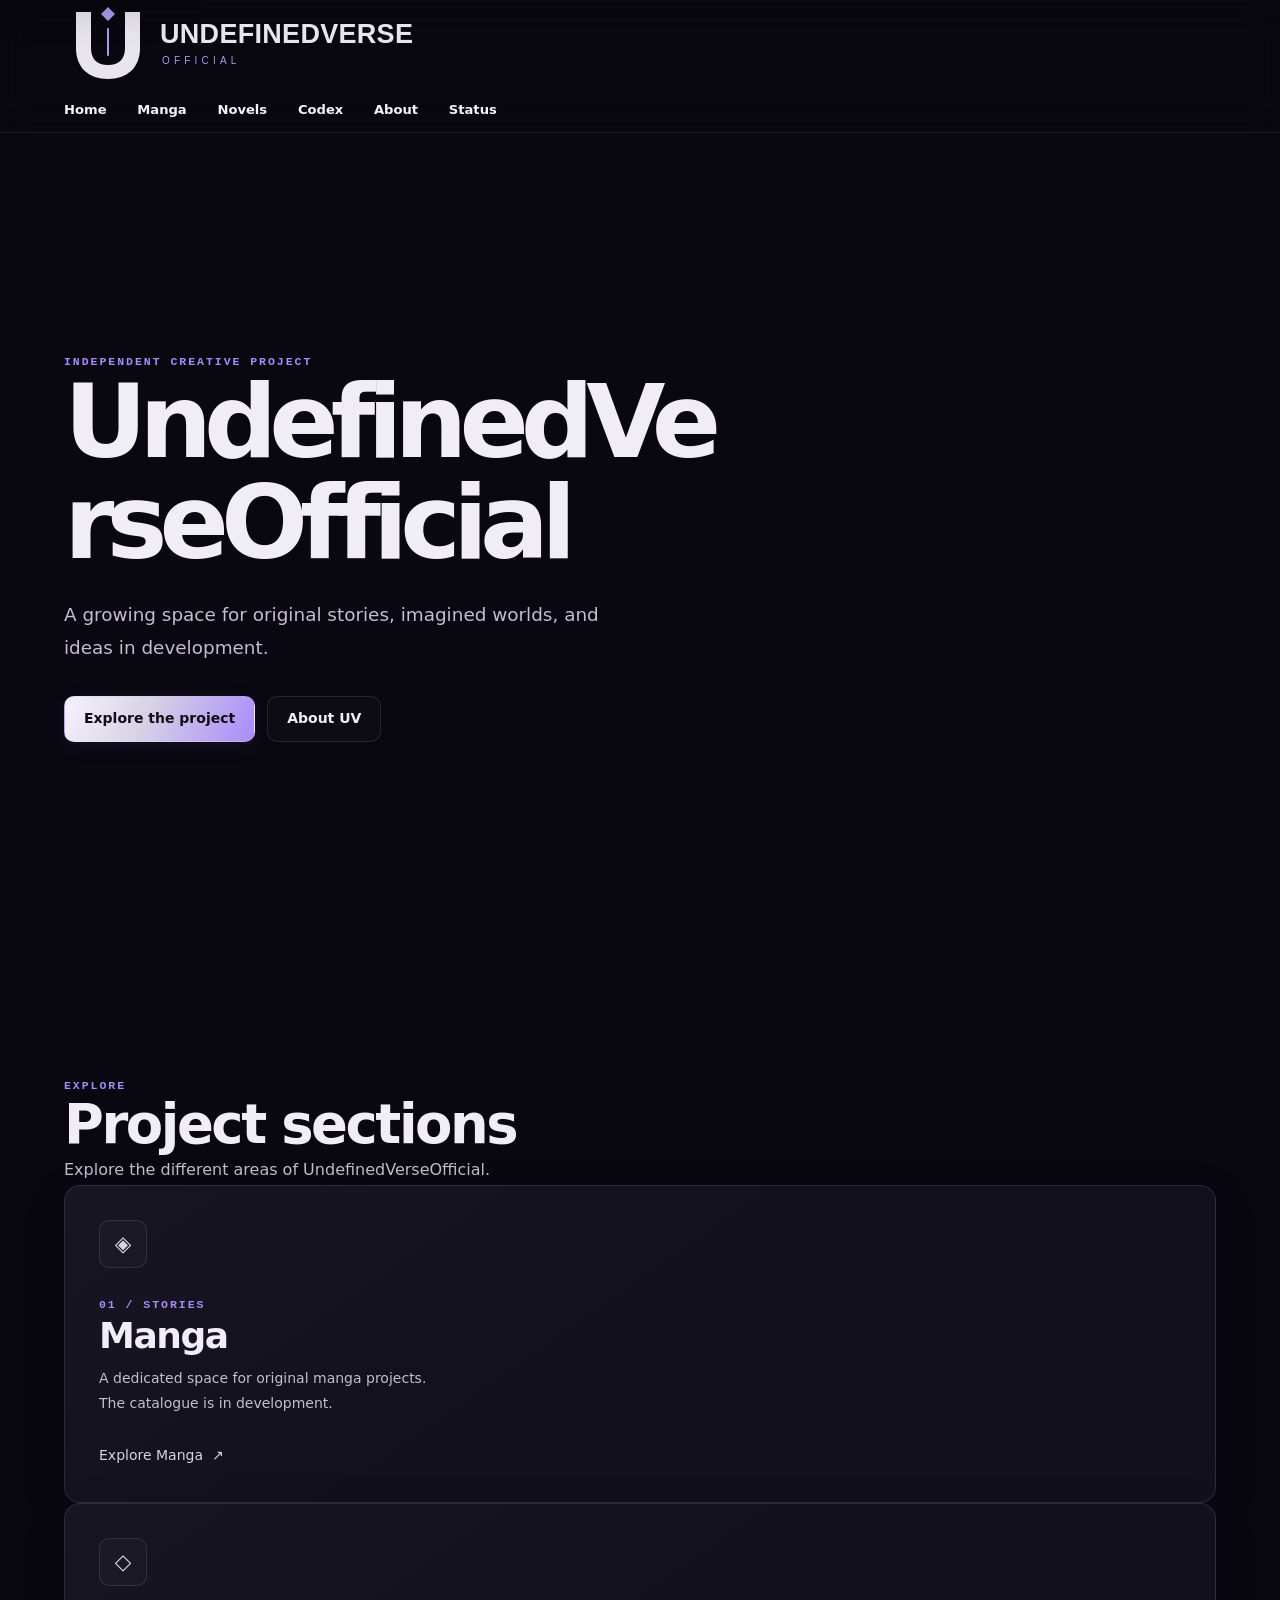
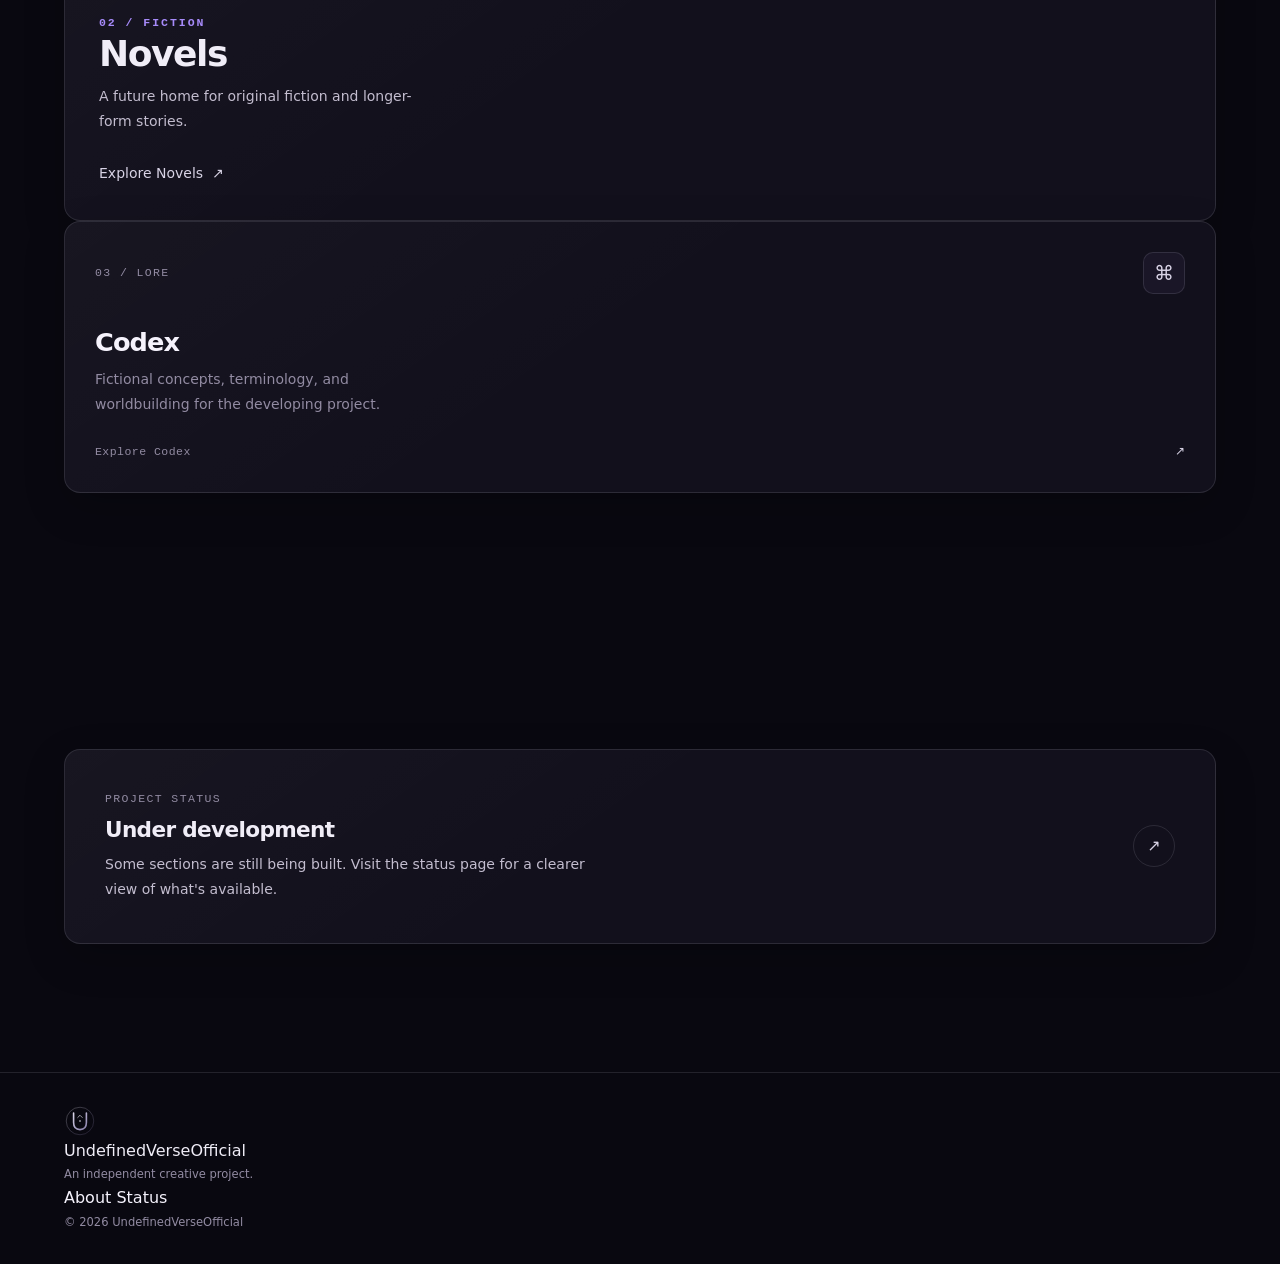
==== index.html @ 17771743 "Restore homepage category cards" ====
<!DOCTYPE html>
<html lang="en">
<head>
  <meta charset="UTF-8">
  <meta name="viewport" content="width=device-width, initial-scale=1">
  <meta name="theme-color" content="#08080b">
  <meta name="color-scheme" content="dark">

  <meta
    name="description"
    content="UndefinedVerseOfficial — an independent creative project for original stories, imagined worlds, manga, novels, and fictional lore."
  >

  <title>UndefinedVerseOfficial</title>

  <link rel="icon" href="assets/icons/favicon.svg" type="image/svg+xml">
  <link rel="manifest" href="manifest.webmanifest">

  <link rel="stylesheet" href="assets/css/tokens.css">
  <link rel="stylesheet" href="assets/css/reset.css">
  <link rel="stylesheet" href="assets/css/typography.css">
  <link rel="stylesheet" href="assets/css/layout.css">
  <link rel="stylesheet" href="assets/css/background.css">
  <link rel="stylesheet" href="assets/css/logo.css">
  <link rel="stylesheet" href="assets/css/navigation.css">
  <link rel="stylesheet" href="assets/css/cards.css">
  <link rel="stylesheet" href="assets/css/animations.css">
  <link rel="stylesheet" href="assets/css/responsive.css">
  <link rel="stylesheet" href="assets/css/accessibility.css">
</head>

<body>
  <a class="skip-link" href="#main-content">Skip to content</a>

  <div class="cosmos" aria-hidden="true"></div>

  <header class="site-header">
    <div class="site-header__inner">
      <a class="site-logo" href="index.html" aria-label="UndefinedVerseOfficial home">
        <img
          src="assets/icons/uv-logo.svg"
          alt="UndefinedVerseOfficial"
          width="420"
          height="88"
        >
      </a>

      <button
        class="nav-toggle"
        type="button"
        aria-expanded="false"
        aria-controls="primary-navigation"
        aria-label="Open navigation"
      >
        <svg
          class="icon"
          width="24"
          height="24"
          viewBox="0 0 24 24"
          fill="none"
          stroke="currentColor"
          stroke-width="1.7"
          stroke-linecap="round"
          aria-hidden="true"
        >
          <path d="M4 7H20M4 12H20M4 17H20"/>
        </svg>
      </button>

      <nav class="site-nav" id="primary-navigation" aria-label="Main navigation">
        <a href="index.html" aria-current="page">Home</a>
        <a href="pages/manga.html">Manga</a>
        <a href="pages/novels.html">Novels</a>
        <a href="pages/codex.html">Codex</a>
        <a href="pages/about.html">About</a>
        <a href="pages/status.html">Status</a>
      </nav>
    </div>
  </header>

  <main id="main-content">
    <section class="hero section" aria-labelledby="hero-title">
      <div class="hero__content">
        <p class="eyebrow">INDEPENDENT CREATIVE PROJECT</p>

        <h1 id="hero-title" class="hero__title">
          UndefinedVerseOfficial
        </h1>

        <p class="hero__description">
          A growing space for original stories, imagined worlds,
          and ideas in development.
        </p>

        <div class="hero__actions">
          <a class="button button--primary" href="#explore">
            Explore the project
          </a>
          <a class="button button--quiet" href="pages/about.html">
            About UV
          </a>
        </div>
      </div>
    </section>

    <section class="section" id="explore" aria-labelledby="explore-title">
      <div class="section__header">
        <p class="eyebrow">EXPLORE</p>
        <h2 id="explore-title">Project sections</h2>
        <p>Explore the different areas of UndefinedVerseOfficial.</p>
      </div>

      <div class="card-grid">
        <a
          class="category-card"
          href="pages/manga.html"
          data-work-title="manga"
          data-catalogue-status="in-development"
        >
          <div class="category-card__icon" aria-hidden="true">◈</div>
          <p class="eyebrow">01 / STORIES</p>
          <h3 class="category-card__title">Manga</h3>
          <p class="category-card__description">
            A dedicated space for original manga projects.
            The catalogue is in development.
          </p>
          <span class="category-card__action">
            Explore Manga <span class="category-card__arrow" aria-hidden="true">↗</span>
          </span>
        </a>

        <a
          class="category-card"
          href="pages/novels.html"
          data-work-title="novels"
          data-catalogue-status="in-development"
        >
          <div class="category-card__icon" aria-hidden="true">◇</div>
          <p class="eyebrow">02 / FICTION</p>
          <h3 class="category-card__title">Novels</h3>
          <p class="category-card__description">
            A future home for original fiction and longer-form stories.
          </p>
          <span class="category-card__action">
            Explore Novels <span class="category-card__arrow" aria-hidden="true">↗</span>
          </span>
        </a>

        <a
          class="dimension-card"
          href="pages/codex.html"
          data-work-title="codex"
          data-catalogue-status="in-development"
        >
          <span class="dimension-card__top">
            <span class="dimension-card__index">03 / LORE</span>
            <span class="dimension-card__symbol" aria-hidden="true">⌘</span>
          </span>
          <h3 class="dimension-card__title">Codex</h3>
          <p class="dimension-card__description">
            Fictional concepts, terminology, and worldbuilding
            for the developing project.
          </p>
          <span class="dimension-card__footer">
            <span>Explore Codex</span>
            <span class="dimension-card__arrow" aria-hidden="true">↗</span>
          </span>
        </a>
      </div>
    </section>

    <section class="section" aria-labelledby="status-title">
      <a class="codex-link" href="pages/status.html">
        <div class="codex-link__content">
          <span class="codex-link__label">PROJECT STATUS</span>
          <h2 class="codex-link__title" id="status-title">
            Under development
          </h2>
          <p class="codex-link__description">
            Some sections are still being built. Visit the status page
            for a clearer view of what's available.
          </p>
        </div>
        <span class="codex-link__arrow" aria-hidden="true">↗</span>
      </a>
    </section>
  </main>

  <footer class="site-footer">
    <div class="site-footer__inner">
      <a class="site-footer__brand" href="index.html">
        <img
          src="assets/icons/uv-mark.svg"
          alt=""
          width="32"
          height="32"
        >
        <span>UndefinedVerseOfficial</span>
      </a>

      <p>An independent creative project.</p>

      <nav aria-label="Footer navigation">
        <a href="pages/about.html">About</a>
        <a href="pages/status.html">Status</a>
      </nav>

      <p>© <span data-current-year>2026</span> UndefinedVerseOfficial</p>
    </div>
  </footer>

  <script type="module" src="assets/js/main.js"></script>
</body>
</html>
---- assets/css/tokens.css ----
/*
 * UNDEFINEDVERSEOFFICIAL
 * Design tokens — assets/css/tokens.css
 */

:root {
  color-scheme: dark;

  /* Core backgrounds */
  --color-background: #090810;
  --color-background-soft: #0d0b15;
  --color-surface: #12101c;
  --color-surface-raised: #191624;
  --color-surface-hover: #201b30;

  /* Typography */
  --color-text: #f0edf7;
  --color-text-secondary: #c3bdcf;
  --color-text-muted: #928ba2;
  --color-text-subtle: #716a81;

  /* Silver and restrained violet */
  --color-silver: #d8d3e5;
  --color-silver-bright: #f5f2fc;
  --color-purple: #a78bfa;
  --color-purple-soft: #8870d5;
  --color-purple-deep: #5c428e;

  /* Semantic colors */
  --color-border: rgba(216, 211, 229, 0.13);
  --color-border-strong: rgba(216, 211, 229, 0.25);
  --color-purple-border: rgba(167, 139, 250, 0.32);
  --color-focus: #c4b5fd;
  --color-status: #b9a4ff;

  /* Cosmic atmosphere */
  --glow-purple-soft: 0 0 32px rgba(139, 92, 246, 0.12);
  --glow-purple-medium: 0 0 52px rgba(139, 92, 246, 0.2);
  --glow-silver-soft: 0 0 26px rgba(216, 211, 229, 0.08);

  --gradient-background:
    radial-gradient(
      ellipse at 50% 0%,
      rgba(93, 61, 145, 0.12),
      transparent 55%
    ),
    var(--color-background);

  --gradient-accent:
    linear-gradient(
      115deg,
      var(--color-silver-bright) 0%,
      var(--color-silver) 42%,
      var(--color-purple) 100%
    );

  --gradient-border:
    linear-gradient(
      120deg,
      rgba(216, 211, 229, 0.32),
      rgba(167, 139, 250, 0.12),
      rgba(216, 211, 229, 0.04)
    );

  /* Typography */
  --font-body:
    Inter, ui-sans-serif, system-ui, -apple-system,
    BlinkMacSystemFont, "Segoe UI", sans-serif;

  --font-display:
    Inter, ui-sans-serif, system-ui, -apple-system,
    BlinkMacSystemFont, "Segoe UI", sans-serif;

  --font-mono:
    "SFMono-Regular", Consolas, "Liberation Mono", monospace;

  /* Fluid type scale */
  --text-xs: 0.72rem;
  --text-sm: 0.875rem;
  --text-base: 1rem;
  --text-lg: 1.125rem;
  --text-xl: 1.35rem;
  --text-2xl: clamp(1.6rem, 3vw, 2.25rem);
  --text-3xl: clamp(2.1rem, 4.5vw, 3.4rem);
  --text-hero: clamp(3rem, 8vw, 6.8rem);

  /* Spacing scale */
  --space-1: 0.25rem;
  --space-2: 0.5rem;
  --space-3: 0.75rem;
  --space-4: 1rem;
  --space-5: 1.25rem;
  --space-6: 1.5rem;
  --space-8: 2rem;
  --space-10: 2.5rem;
  --space-12: 3rem;
  --space-16: 4rem;
  --space-20: 5rem;
  --space-24: 6rem;
  --space-32: 8rem;

  /* Layout */
  --content-width: 1200px;
  --content-width-wide: 1440px;
  --page-gutter: clamp(1.2rem, 5vw, 4.5rem);
  --header-height: 84px;

  /* Corners */
  --radius-sm: 6px;
  --radius-md: 10px;
  --radius-lg: 16px;
  --radius-xl: 22px;
  --radius-pill: 999px;

  /* Borders and depth */
  --border-thin: 1px solid var(--color-border);
  --border-strong: 1px solid var(--color-border-strong);

  --shadow-card:
    0 14px 42px rgba(0, 0, 0, 0.2);

  --shadow-floating:
    0 20px 70px rgba(0, 0, 0, 0.32);

  /* Motion timing */
  --duration-fast: 160ms;
  --duration-normal: 260ms;
  --duration-slow: 600ms;
  --duration-reveal: 800ms;

  --ease-standard: cubic-bezier(0.2, 0.65, 0.3, 1);
  --ease-emphasized: cubic-bezier(0.16, 1, 0.3, 1);

  /* Layer order */
  --z-background: -1;
  --z-content: 1;
  --z-header: 20;
  --z-menu: 30;
  --z-modal: 50;
}

/* Keep anchor navigation clear of the fixed header. */
html {
  scroll-padding-top: calc(var(--header-height) + var(--space-6));
}

/* Respect operating-system accessibility preferences. */
@media (prefers-reduced-motion: reduce) {
  :root {
    --duration-fast: 0ms;
    --duration-normal: 0ms;
    --duration-slow: 0ms;
    --duration-reveal: 0ms;
  }
}
---- assets/css/typography.css ----
/*
 * UNDEFINEDVERSEOFFICIAL
 * Typography system — assets/css/typography.css
 */

body {
  font-family: var(--font-body);
  font-size: var(--text-base);
  font-weight: 400;
  line-height: 1.7;
  color: var(--color-text);
  -webkit-font-smoothing: antialiased;
  -moz-osx-font-smoothing: grayscale;
  font-optical-sizing: auto;
}

h1,
h2,
h3,
h4,
h5,
h6 {
  color: var(--color-text);
  font-family: var(--font-display);
  font-weight: 750;
  line-height: 1.12;
  letter-spacing: -0.045em;
}

h1 {
  font-size: var(--text-hero);
  letter-spacing: -0.075em;
}

h2 {
  font-size: var(--text-3xl);
}

h3 {
  font-size: var(--text-xl);
  letter-spacing: -0.035em;
}

p {
  color: var(--color-text-secondary);
  font-size: var(--text-base);
  line-height: 1.8;
  text-wrap: pretty;
}

strong,
b {
  color: var(--color-silver-bright);
  font-weight: 750;
}

small {
  font-size: var(--text-sm);
}

code,
pre,
kbd,
samp {
  font-family: var(--font-mono);
}

/* Main hero heading. */
.hero__title {
  max-width: 950px;
  font-size: var(--text-hero);
  font-weight: 800;
  line-height: 0.99;
  letter-spacing: -0.078em;
  text-wrap: balance;
}

.hero__title span,
.section-heading h2 span {
  color: transparent;
  background: var(--gradient-accent);
  background-clip: text;
  -webkit-background-clip: text;
}

/* Section headings. */
.section-heading h2 {
  max-width: 850px;
  margin-top: var(--space-3);
  font-size: var(--text-3xl);
  font-weight: 750;
  line-height: 1.08;
  letter-spacing: -0.06em;
}

.section-heading > p:last-child {
  max-width: 620px;
  margin-top: var(--space-4);
  color: var(--color-text-muted);
  font-size: var(--text-base);
}

/* Small editorial labels. */
.eyebrow {
  color: var(--color-purple);
  font-family: var(--font-mono);
  font-size: var(--text-xs);
  font-weight: 600;
  line-height: 1.6;
  letter-spacing: 0.17em;
  text-transform: uppercase;
}

/* Card titles and supporting copy. */
.dimension-card h3 {
  color: var(--color-silver-bright);
  font-size: clamp(1.3rem, 2vw, 1.65rem);
  font-weight: 700;
}

.dimension-card p,
.category-card__description {
  color: var(--color-text-muted);
  font-size: var(--text-sm);
  line-height: 1.8;
}

/* Category titles. */
.category-card__title {
  color: var(--color-silver-bright);
  font-size: clamp(1.6rem, 3vw, 2.2rem);
  font-weight: 750;
  line-height: 1.15;
  letter-spacing: -0.05em;
}

/* Technical metadata. */
.dimension-card__number,
.dimension-card__footer,
.category-card__index,
.codex-link__label,
.hero__index,
.site-footer__copyright {
  font-family: var(--font-mono);
  font-size: 0.68rem;
  font-weight: 500;
  line-height: 1.6;
  letter-spacing: 0.09em;
}

/* Project status heading. */
.development-notice h2 {
  max-width: 800px;
  margin-top: var(--space-6);
  font-size: clamp(2.25rem, 6vw, 4.5rem);
  font-weight: 800;
  line-height: 1.04;
  letter-spacing: -0.07em;
  text-wrap: balance;
}

.development-notice__content > p:not(.eyebrow) {
  max-width: 570px;
  margin-top: var(--space-5);
  color: var(--color-text-secondary);
}

/* Navigation and action labels. */
.site-nav a,
.button,
.category-card__action {
  font-size: var(--text-sm);
  font-weight: 600;
}

/* Footer typography. */
.site-footer p {
  color: var(--color-text-muted);
  font-size: var(--text-xs);
}

.footer-brand {
  font-size: var(--text-xs);
  font-weight: 750;
  letter-spacing: 0.15em;
}

/* Smaller screens. */
@media (max-width: 600px) {
  body {
    font-size: 0.95rem;
  }

  .hero__title {
    font-size: clamp(2.8rem, 13vw, 4.8rem);
  }

  .section-heading h2 {
    font-size: clamp(2rem, 9vw, 3rem);
  }

  .eyebrow {
    font-size: 0.66rem;
    letter-spacing: 0.13em;
  }
}

/* Avoid animated or transparent text effects if contrast is affected. */
@media (forced-colors: active) {
  .hero__title span,
  .section-heading h2 span {
    color: CanvasText;
    background: none;
  }
}
---- assets/css/layout.css ----
/*
 * UNDEFINEDVERSEOFFICIAL
 * Page layout — assets/css/layout.css
 */

/* Base page structure */
body {
  position: relative;
  isolation: isolate;
  overflow-x: clip;
  background: var(--color-background);
}

#main-content {
  position: relative;
  z-index: var(--z-content);
}

.section {
  position: relative;
  width: min(100%, var(--content-width-wide));
  margin-inline: auto;
  padding: clamp(5rem, 10vw, 9rem) var(--page-gutter);
  scroll-margin-top: calc(var(--header-height) + 1rem);
}

.section-heading {
  max-width: 780px;
  margin-bottom: clamp(2rem, 5vw, 4rem);
}

/* Accessibility link */
.skip-link {
  position: fixed;
  z-index: 100;
  top: 12px;
  left: 12px;
  padding: 12px 16px;
  transform: translateY(-160%);
  border: var(--border-strong);
  border-radius: var(--radius-md);
  background: var(--color-surface);
  color: var(--color-text);
}

.skip-link:focus {
  transform: translateY(0);
}

/* Hero section */
.hero {
  display: grid;
  grid-template-columns: minmax(0, 1.2fr) minmax(220px, 0.8fr);
  align-items: center;
  min-height: min(820px, calc(100svh - var(--header-height)));
  padding-top: clamp(5rem, 9vw, 8rem);
  padding-bottom: clamp(4rem, 8vw, 7rem);
}

.hero__content {
  position: relative;
  z-index: 2;
  max-width: 760px;
}

.hero__description {
  max-width: 540px;
  margin-top: var(--space-6);
  color: var(--color-text-secondary);
  font-size: clamp(1rem, 1.6vw, 1.15rem);
}

.hero__actions {
  display: flex;
  flex-wrap: wrap;
  align-items: center;
  gap: var(--space-3);
  margin-top: var(--space-8);
}

.hero__index {
  position: absolute;
  right: var(--page-gutter);
  bottom: 2rem;
  left: var(--page-gutter);
  display: flex;
  justify-content: space-between;
  gap: var(--space-4);
  color: var(--color-text-subtle);
}

/* Abstract hero illustration */
.hero__visual {
  position: relative;
  display: grid;
  place-items: center;
  width: min(100%, 440px);
  aspect-ratio: 1;
  justify-self: end;
  isolation: isolate;
}

.hero__visual::before {
  position: absolute;
  inset: 12%;
  z-index: -1;
  border-radius: 50%;
  background: radial-gradient(
    circle,
    rgba(113, 75, 171, 0.16),
    rgba(113, 75, 171, 0.04) 45%,
    transparent 72%
  );
  content: "";
}

.hero__orbit {
  position: absolute;
  border: 1px solid rgba(216, 211, 229, 0.18);
  border-radius: 50%;
}

.hero__orbit--outer {
  inset: 8%;
  transform: rotate(-24deg) scaleY(0.68);
}

.hero__orbit--inner {
  inset: 21%;
  transform: rotate(42deg) scaleY(0.76);
  border-color: rgba(167, 139, 250, 0.34);
}

.hero__core {
  width: 23%;
  aspect-ratio: 1;
  border: 1px solid rgba(216, 211, 229, 0.5);
  border-radius: 50%;
  background: radial-gradient(
    circle at 35% 30%,
    rgba(245, 242, 252, 0.8),
    rgba(167, 139, 250, 0.25) 28%,
    rgba(9, 8, 16, 0.7) 72%
  );
  box-shadow: var(--glow-purple-medium);
}

.hero__spark {
  position: absolute;
  width: 5px;
  aspect-ratio: 1;
  border-radius: 50%;
  background: var(--color-silver-bright);
  box-shadow: 0 0 14px rgba(216, 211, 229, 0.7);
}

.hero__spark--one {
  top: 22%;
  left: 25%;
}

.hero__spark--two {
  right: 15%;
  bottom: 31%;
  width: 4px;
}

.hero__spark--three {
  right: 31%;
  top: 12%;
  width: 3px;
}

/* Concept and category grids */
.dimension-grid,
.category-grid {
  display: grid;
  grid-template-columns: repeat(3, minmax(0, 1fr));
  gap: clamp(1rem, 2vw, 1.5rem);
}

.category-grid {
  grid-template-columns: repeat(2, minmax(0, 1fr));
}

/* Codex section */
.codex-link {
  display: flex;
  align-items: center;
  justify-content: space-between;
  gap: var(--space-6);
  padding: clamp(1.5rem, 4vw, 2.5rem);
}

/* Construction notice */
.development-notice {
  display: grid;
  grid-template-columns: minmax(0, 1fr);
  align-items: center;
  min-height: 540px;
  overflow: hidden;
  border-top: 1px solid var(--color-border);
  border-bottom: 1px solid var(--color-border);
}

.development-notice__content {
  position: relative;
  z-index: 2;
  max-width: 800px;
}

.development-notice__decoration {
  position: absolute;
  right: -0.04em;
  bottom: -0.3em;
  z-index: 0;
  color: rgba(216, 211, 229, 0.025);
  font-size: clamp(12rem, 32vw, 30rem);
  font-weight: 850;
  line-height: 1;
  letter-spacing: -0.12em;
  pointer-events: none;
}

/* Footer */
.site-footer {
  position: relative;
  z-index: var(--z-content);
  display: flex;
  flex-wrap: wrap;
  align-items: center;
  justify-content: space-between;
  gap: var(--space-5);
  width: min(100%, var(--content-width-wide));
  margin-inline: auto;
  padding: var(--space-8) var(--page-gutter);
  border-top: 1px solid var(--color-border);
}

/* Responsive layouts */
@media (max-width: 900px) {
  .hero {
    grid-template-columns: minmax(0, 1fr) minmax(180px, 0.65fr);
  }

  .dimension-grid {
    grid-template-columns: repeat(2, minmax(0, 1fr));
  }

  .dimension-card:last-child {
    grid-column: 1 / -1;
  }
}

@media (max-width: 680px) {
  :root {
    --header-height: 72px;
    --page-gutter: 1.25rem;
  }

  .section {
    padding-top: 5rem;
    padding-bottom: 5rem;
  }

  .hero {
    grid-template-columns: minmax(0, 1fr);
    min-height: auto;
    padding-top: 5.5rem;
    padding-bottom: 6rem;
  }

  .hero__visual {
    width: min(78%, 340px);
    margin: 1.5rem auto 0;
    justify-self: center;
  }

  .hero__index {
    bottom: 1.5rem;
    font-size: 0.58rem;
  }

  .dimension-grid,
  .category-grid {
    grid-template-columns: minmax(0, 1fr);
  }

  .dimension-card:last-child {
    grid-column: auto;
  }

  .development-notice {
    min-height: 460px;
  }

  .site-footer {
    align-items: flex-start;
    flex-direction: column;
  }
}

@media (max-width: 380px) {
  .hero__actions {
    align-items: stretch;
    flex-direction: column;
  }
}
---- assets/css/background.css ----
/*
 * UNDEFINEDVERSEOFFICIAL
 * Cosmic background — assets/css/background.css
 */

.cosmos {
  position: fixed;
  inset: 0;
  z-index: var(--z-background);
  overflow: hidden;
  isolation: isolate;
  pointer-events: none;
  background: var(--color-background);
}

/* Deep-space foundation */
.cosmos__base {
  position: absolute;
  inset: 0;
  background:
    radial-gradient(
      ellipse at 50% 18%,
      rgba(72, 48, 112, 0.15),
      transparent 50%
    ),
    radial-gradient(
      ellipse at 85% 65%,
      rgba(54, 39, 88, 0.11),
      transparent 42%
    ),
    radial-gradient(
      ellipse at 10% 82%,
      rgba(50, 40, 82, 0.09),
      transparent 40%
    ),
    #090810;
}

/* Diffuse nebula lighting */
.cosmos__nebula {
  position: absolute;
  inset: -25%;
  opacity: 0.7;
  background:
    radial-gradient(
      ellipse at 25% 32%,
      rgba(106, 70, 155, 0.13),
      transparent 25%
    ),
    radial-gradient(
      ellipse at 72% 42%,
      rgba(79, 61, 135, 0.12),
      transparent 28%
    ),
    radial-gradient(
      ellipse at 55% 78%,
      rgba(109, 73, 150, 0.09),
      transparent 24%
    );
  filter: blur(36px);
  transform: translate3d(0, 0, 0);
  animation: nebula-drift 38s ease-in-out infinite alternate;
}

/* Repeating star fields */
.cosmos__stars {
  position: absolute;
  inset: 0;
  background-repeat: repeat;
  will-change: background-position;
}

.cosmos__stars--far {
  opacity: 0.43;
  background-image:
    radial-gradient(1px 1px at 17px 31px, #e9e2ff 98%, transparent),
    radial-gradient(1px 1px at 93px 77px, #bcb0e9 98%, transparent),
    radial-gradient(1px 1px at 156px 19px, #ffffff 98%, transparent),
    radial-gradient(1px 1px at 214px 112px, #c8c0dc 98%, transparent),
    radial-gradient(1px 1px at 264px 54px, #d9d0ff 98%, transparent),
    radial-gradient(1px 1px at 328px 139px, #ffffff 98%, transparent);
  background-size: 360px 180px;
  animation: stars-drift-far 120s linear infinite;
}

.cosmos__stars--near {
  opacity: 0.3;
  background-image:
    radial-gradient(1.5px 1.5px at 42px 65px, #ffffff 98%, transparent),
    radial-gradient(1px 1px at 136px 24px, #cbbcff 98%, transparent),
    radial-gradient(1.5px 1.5px at 228px 98px, #f0eaff 98%, transparent),
    radial-gradient(1px 1px at 302px 42px, #b4a4e9 98%, transparent);
  background-size: 390px 160px;
  animation: stars-drift-near 85s linear infinite;
}

/* Optional animated star canvas, controlled by JavaScript */
.cosmos__canvas {
  position: absolute;
  inset: 0;
  display: block;
  width: 100%;
  height: 100%;
  opacity: 0.7;
}

/* Fine film grain adds depth without bright noise */
.cosmos__grain {
  position: absolute;
  inset: 0;
  opacity: 0.035;
  background-image: url("data:image/svg+xml,%3Csvg viewBox='0 0 180 180' xmlns='http://www.w3.org/2000/svg'%3E%3Cfilter id='n'%3E%3CfeTurbulence type='fractalNoise' baseFrequency='.92' numOctaves='3' stitchTiles='stitch'/%3E%3C/filter%3E%3Crect width='100%25' height='100%25' filter='url(%23n)' opacity='.7'/%3E%3C/svg%3E");
  background-size: 180px 180px;
}

/* Darken the edges for contrast */
.cosmos__vignette {
  position: absolute;
  inset: 0;
  background: radial-gradient(
    ellipse at center,
    transparent 35%,
    rgba(5, 4, 10, 0.32) 100%
  );
}

/* Slow atmospheric movement */
@keyframes nebula-drift {
  0% {
    transform: translate3d(-1%, -1%, 0) scale(1);
  }

  50% {
    transform: translate3d(1%, 0.5%, 0) scale(1.035);
  }

  100% {
    transform: translate3d(0.5%, 1%, 0) scale(1.015);
  }
}

@keyframes stars-drift-far {
  from {
    background-position: 0 0;
  }

  to {
    background-position: -360px 180px;
  }
}

@keyframes stars-drift-near {
  from {
    background-position: 0 0;
  }

  to {
    background-position: 390px -160px;
  }
}

/* Reduce visual movement when requested by the user */
@media (prefers-reduced-motion: reduce) {
  .cosmos__nebula,
  .cosmos__stars--far,
  .cosmos__stars--near {
    animation: none !important;
  }

  .cosmos__canvas {
    display: none;
  }
}

/* Save resources on smaller devices */
@media (max-width: 600px) {
  .cosmos__nebula {
    filter: blur(24px);
  }

  .cosmos__grain {
    opacity: 0.025;
  }

  .cosmos__canvas {
    opacity: 0.45;
  }
}
---- assets/css/logo.css ----
/*
 * UNDEFINEDVERSEOFFICIAL
 * Brand and logo styling — assets/css/logo.css
 */

.brand {
  display: inline-flex;
  align-items: center;
  gap: 0.8rem;
  min-width: 0;
  color: var(--color-silver-bright);
  text-decoration: none;
  flex-shrink: 0;
  transition: opacity var(--duration-fast) var(--ease-standard);
}

.brand:hover {
  opacity: 0.88;
}

.brand:focus-visible {
  border-radius: var(--radius-sm);
  outline: 2px solid var(--color-focus);
  outline-offset: 6px;
}

.brand__mark {
  display: block;
  width: 42px;
  height: 42px;
  flex-shrink: 0;
  overflow: visible;
  color: var(--color-silver);
  filter: drop-shadow(0 0 10px rgba(167, 139, 250, 0.12));
  transition:
    color var(--duration-normal) var(--ease-standard),
    filter var(--duration-normal) var(--ease-standard),
    transform var(--duration-normal) var(--ease-emphasized);
}

.brand:hover .brand__mark {
  color: var(--color-purple);
  filter: drop-shadow(0 0 13px rgba(167, 139, 250, 0.28));
  transform: rotate(-3deg);
}

.brand__text {
  display: flex;
  flex-direction: column;
  justify-content: center;
  gap: 0.3rem;
  min-width: 0;
}

.brand__name {
  display: block;
  color: var(--color-silver-bright);
  font-size: 0.78rem;
  font-weight: 800;
  line-height: 1.15;
  letter-spacing: 0.14em;
  white-space: nowrap;
}

.brand__sub {
  display: block;
  color: var(--color-text-muted);
  font-family: var(--font-mono);
  font-size: 0.57rem;
  font-weight: 500;
  line-height: 1.3;
  letter-spacing: 0.16em;
}

/* Footer wordmark */
.footer-brand {
  display: inline-flex;
  align-items: center;
  color: var(--color-silver);
  text-decoration: none;
  transition: color var(--duration-fast) var(--ease-standard);
}

.footer-brand:hover {
  color: var(--color-purple);
}

/* Keep logo effects quiet for reduced-motion preferences. */
@media (prefers-reduced-motion: reduce) {
  .brand__mark {
    transition: none;
  }

  .brand:hover .brand__mark {
    transform: none;
  }
}

/* Compact logo on narrow phones. */
@media (max-width: 380px) {
  .brand {
    gap: 0.55rem;
  }

  .brand__mark {
    width: 34px;
    height: 34px;
  }

  .brand__name {
    font-size: 0.67rem;
    letter-spacing: 0.1em;
  }

  .brand__sub {
    font-size: 0.5rem;
  }
}
---- assets/css/navigation.css ----
/*
 * UNDEFINEDVERSEOFFICIAL
 * Navigation and mobile header — assets/css/navigation.css
 */

.site-header {
  position: sticky;
  top: 0;
  z-index: var(--z-header);
  display: flex;
  align-items: center;
  justify-content: space-between;
  gap: var(--space-6);
  width: 100%;
  min-height: var(--header-height);
  padding: 0 var(--page-gutter);
  border-bottom: 1px solid rgba(216, 211, 229, 0.08);
  background: rgba(9, 8, 16, 0.78);
  -webkit-backdrop-filter: blur(18px);
  backdrop-filter: blur(18px);
}

.site-nav {
  display: flex;
  align-items: center;
  justify-content: flex-end;
  gap: clamp(1rem, 2.4vw, 2rem);
}

.site-nav a {
  position: relative;
  display: inline-flex;
  align-items: center;
  min-height: 44px;
  color: var(--color-text-muted);
  font-size: 0.82rem;
  font-weight: 550;
  white-space: nowrap;
  transition:
    color var(--duration-fast) var(--ease-standard);
}

.site-nav a::after {
  position: absolute;
  right: 0;
  bottom: 5px;
  left: 0;
  height: 1px;
  background: var(--gradient-accent);
  content: "";
  transform: scaleX(0);
  transform-origin: right;
  transition: transform var(--duration-normal) var(--ease-emphasized);
}

.site-nav a:hover,
.site-nav a:focus-visible {
  color: var(--color-silver-bright);
}

.site-nav a:hover::after,
.site-nav a:focus-visible::after {
  transform: scaleX(1);
  transform-origin: left;
}

.site-nav a:focus-visible {
  outline: 2px solid var(--color-focus);
  outline-offset: 4px;
  border-radius: 2px;
}

/* Hidden on desktop; JavaScript controls the mobile menu. */
.nav-toggle {
  display: none;
  align-items: center;
  justify-content: center;
  flex-direction: column;
  gap: 6px;
  width: 44px;
  height: 44px;
  padding: 0;
  border: 1px solid var(--color-border);
  border-radius: var(--radius-md);
  background: rgba(18, 16, 28, 0.8);
  color: var(--color-silver-bright);
}

.nav-toggle span {
  display: block;
  width: 17px;
  height: 1.5px;
  border-radius: var(--radius-pill);
  background: currentColor;
  transition:
    transform var(--duration-normal) var(--ease-standard),
    opacity var(--duration-fast) var(--ease-standard);
}

.nav-toggle:hover {
  border-color: var(--color-purple-border);
}

.nav-toggle:focus-visible {
  outline: 2px solid var(--color-focus);
  outline-offset: 4px;
}

/* The menu button receives this class when opened by JavaScript. */
.nav-toggle.is-active span:first-child {
  transform: translateY(3.75px) rotate(45deg);
}

.nav-toggle.is-active span:last-child {
  transform: translateY(-3.75px) rotate(-45deg);
}

/* Tablet and mobile navigation. */
@media (max-width: 760px) {
  .site-header {
    gap: var(--space-3);
  }

  .nav-toggle {
    display: inline-flex;
    flex-shrink: 0;
  }

  .site-nav {
    position: absolute;
    top: calc(100% + 1px);
    right: 0;
    left: 0;
    display: flex;
    align-items: stretch;
    flex-direction: column;
    gap: 0;
    padding: 0 var(--page-gutter);
    overflow: hidden;
    border-bottom: 1px solid transparent;
    background: rgba(9, 8, 16, 0.97);
    -webkit-backdrop-filter: blur(20px);
    backdrop-filter: blur(20px);
    visibility: hidden;
    opacity: 0;
    pointer-events: none;
    transform: translateY(-8px);
    transition:
      opacity var(--duration-normal) var(--ease-standard),
      transform var(--duration-normal) var(--ease-standard),
      visibility var(--duration-normal);
  }

  .site-nav.is-open {
    padding-top: 0.5rem;
    padding-bottom: 0.75rem;
    border-bottom-color: var(--color-border);
    visibility: visible;
    opacity: 1;
    pointer-events: auto;
    transform: translateY(0);
  }

  .site-nav a {
    min-height: 48px;
    padding: 0.5rem 0;
    border-bottom: 1px solid rgba(216, 211, 229, 0.06);
  }

  .site-nav a:last-child {
    border-bottom: 0;
  }

  .site-nav a::after {
    display: none;
  }

  .site-nav a:hover {
    color: var(--color-purple);
  }
}

@media (prefers-reduced-motion: reduce) {
  .site-nav,
  .site-nav a,
  .site-nav a::after,
  .nav-toggle span {
    transition: none !important;
  }
}
---- assets/css/cards.css ----
/* =========================================
   UNDEFINEDVERSEOFFICIAL
   CARDS, PANELS & BUTTONS
   File: assets/css/cards.css
   ========================================= */

/* ---------- Shared card foundation ---------- */

.dimension-card,
.category-card,
.codex-link {
  position: relative;
  isolation: isolate;
  min-width: 0;
  overflow: hidden;
  border: 1px solid var(--color-border);
  border-radius: var(--radius-lg);
  background:
    linear-gradient(
      145deg,
      rgb(255 255 255 / 2.5%),
      transparent 48%
    ),
    var(--color-surface);
  box-shadow: var(--shadow-card);
  transition:
    border-color var(--duration-normal) var(--ease-out),
    background-color var(--duration-normal) var(--ease-out),
    box-shadow var(--duration-normal) var(--ease-out),
    transform var(--duration-normal) var(--ease-out);
}

.dimension-card::before,
.category-card::before,
.codex-link::before {
  position: absolute;
  z-index: -1;
  inset: 0;
  pointer-events: none;
  content: "";
  opacity: 0;
  background:
    radial-gradient(
      circle at 85% 10%,
      rgb(167 139 250 / 10%),
      transparent 48%
    );
  transition: opacity var(--duration-normal) var(--ease-out);
}

.dimension-card:hover,
.category-card:hover,
.codex-link:hover {
  border-color: var(--color-border-strong);
  background-color: var(--color-surface-raised);
  box-shadow:
    var(--shadow-card),
    0 0 28px rgb(112 83 174 / 8%);
  transform: translateY(-3px);
}

.dimension-card:hover::before,
.category-card:hover::before,
.codex-link:hover::before {
  opacity: 1;
}

/* ---------- Dimension cards ---------- */

.dimension-card {
  display: flex;
  flex-direction: column;
  min-height: 230px;
  padding: clamp(20px, 3vw, 30px);
}

.dimension-card__top {
  display: flex;
  align-items: center;
  justify-content: space-between;
  gap: 16px;
  margin-bottom: 34px;
}

.dimension-card__index {
  color: var(--color-text-muted);
  font-family: var(--font-mono);
  font-size: var(--text-xs);
  letter-spacing: 0.12em;
}

.dimension-card__symbol {
  display: grid;
  width: 42px;
  height: 42px;
  flex: 0 0 auto;
  place-items: center;
  border: 1px solid var(--color-border);
  border-radius: var(--radius-md);
  background: rgb(167 139 250 / 5%);
  color: var(--color-silver);
  font-size: 1.25rem;
  transition:
    border-color var(--duration-normal) var(--ease-out),
    color var(--duration-normal) var(--ease-out),
    background-color var(--duration-normal) var(--ease-out);
}

.dimension-card:hover .dimension-card__symbol {
  border-color: rgb(167 139 250 / 35%);
  background: rgb(167 139 250 / 9%);
  color: var(--color-purple);
}

.dimension-card__title {
  margin: 0 0 10px;
  color: var(--color-text);
  font-size: var(--text-xl);
  font-weight: 600;
  letter-spacing: -0.035em;
}

.dimension-card__description {
  max-width: 38ch;
  margin: 0;
  color: var(--color-text-secondary);
  font-size: var(--text-sm);
  line-height: 1.8;
}

.dimension-card__footer {
  display: flex;
  align-items: center;
  justify-content: space-between;
  gap: 12px;
  margin-top: auto;
  padding-top: 26px;
  color: var(--color-text-muted);
  font-family: var(--font-mono);
  font-size: var(--text-xs);
  letter-spacing: 0.04em;
}

.dimension-card__arrow {
  color: var(--color-silver);
  transition:
    color var(--duration-fast) var(--ease-out),
    transform var(--duration-fast) var(--ease-out);
}

.dimension-card:hover .dimension-card__arrow {
  color: var(--color-purple);
  transform: translateX(3px);
}

/* ---------- Manga and Novels category cards ---------- */

.category-card {
  display: flex;
  flex-direction: column;
  align-items: flex-start;
  min-height: 220px;
  padding: clamp(22px, 3.5vw, 34px);
  color: inherit;
  text-decoration: none;
}

.category-card__icon {
  display: grid;
  width: 48px;
  height: 48px;
  margin-bottom: 28px;
  place-items: center;
  border: 1px solid var(--color-border);
  border-radius: var(--radius-md);
  background: rgb(255 255 255 / 2%);
  color: var(--color-silver);
  font-size: 1.35rem;
}

.category-card__title {
  margin: 0 0 10px;
  color: var(--color-text);
  font-size: var(--text-2xl);
  font-weight: 600;
  letter-spacing: -0.04em;
}

.category-card__description {
  max-width: 40ch;
  margin: 0;
  color: var(--color-text-secondary);
  font-size: var(--text-sm);
  line-height: 1.8;
}

.category-card__action {
  display: inline-flex;
  align-items: center;
  gap: 9px;
  margin-top: auto;
  padding-top: 28px;
  color: var(--color-silver);
  font-size: var(--text-sm);
  font-weight: 500;
  transition: color var(--duration-fast) var(--ease-out);
}

.category-card__arrow {
  display: inline-block;
  transition: transform var(--duration-fast) var(--ease-out);
}

.category-card:hover .category-card__action {
  color: var(--color-purple);
}

.category-card:hover .category-card__arrow {
  transform: translateX(4px);
}

.category-card:focus-visible,
.codex-link:focus-visible {
  outline: 2px solid var(--color-purple);
  outline-offset: 4px;
}

/* ---------- Codex panel ---------- */

.codex-link {
  display: flex;
  align-items: center;
  justify-content: space-between;
  gap: 22px;
  color: inherit;
  text-decoration: none;
}

.codex-link__content {
  min-width: 0;
}

.codex-link__label {
  display: block;
  margin-bottom: 10px;
  color: var(--color-text-muted);
  font-family: var(--font-mono);
  font-size: var(--text-xs);
  letter-spacing: 0.12em;
  text-transform: uppercase;
}

.codex-link__title {
  margin: 0;
  color: var(--color-text);
  font-size: var(--text-xl);
  font-weight: 600;
  letter-spacing: -0.03em;
}

.codex-link__description {
  max-width: 55ch;
  margin: 10px 0 0;
  color: var(--color-text-secondary);
  font-size: var(--text-sm);
  line-height: 1.8;
}

.codex-link__arrow {
  display: grid;
  width: 42px;
  height: 42px;
  flex: 0 0 auto;
  place-items: center;
  border: 1px solid var(--color-border);
  border-radius: 50%;
  color: var(--color-silver);
  transition:
    border-color var(--duration-normal) var(--ease-out),
    color var(--duration-normal) var(--ease-out),
    transform var(--duration-normal) var(--ease-out);
}

.codex-link:hover .codex-link__arrow {
  border-color: var(--color-border-strong);
  color: var(--color-purple);
  transform: translateX(3px);
}

/* ---------- Construction status ---------- */

.status-indicator {
  display: inline-flex;
  align-items: center;
  gap: 9px;
  color: var(--color-text-secondary);
  font-size: var(--text-xs);
}

.status-indicator__dot {
  width: 7px;
  height: 7px;
  flex: 0 0 auto;
  border-radius: 50%;
  background: var(--color-purple);
  box-shadow: 0 0 10px rgb(167 139 250 / 35%);
}

/* ---------- Buttons ---------- */

.button {
  display: inline-flex;
  align-items: center;
  justify-content: center;
  gap: 10px;
  min-height: 46px;
  padding: 12px 19px;
  border: 1px solid transparent;
  border-radius: var(--radius-md);
  font: inherit;
  font-size: var(--text-sm);
  font-weight: 600;
  line-height: 1.4;
  text-align: center;
  text-decoration: none;
  cursor: pointer;
  transition:
    border-color var(--duration-fast) var(--ease-out),
    background-color var(--duration-fast) var(--ease-out),
    color var(--duration-fast) var(--ease-out),
    box-shadow var(--duration-fast) var(--ease-out),
    transform var(--duration-fast) var(--ease-out);
}

.button:focus-visible {
  outline: 2px solid var(--color-purple);
  outline-offset: 4px;
}

.button:active {
  transform: translateY(1px);
}

.button--primary {
  border-color: rgb(216 211 229 / 25%);
  background: var(--gradient-accent);
  color: #100d19;
  box-shadow: 0 4px 18px rgb(112 83 174 / 12%);
}

.button--primary:hover {
  border-color: rgb(245 242 252 / 55%);
  box-shadow: 0 6px 24px rgb(112 83 174 / 20%);
  transform: translateY(-1px);
}

.button--quiet {
  border-color: var(--color-border);
  background: rgb(255 255 255 / 2%);
  color: var(--color-text);
}

.button--quiet:hover {
  border-color: var(--color-border-strong);
  background: rgb(167 139 250 / 7%);
  color: var(--color-silver-bright);
}

/* ---------- Responsive adjustments ---------- */

@media (max-width: 600px) {
  .dimension-card {
    min-height: 205px;
  }

  .dimension-card__top {
    margin-bottom: 26px;
  }

  .category-card {
    min-height: 200px;
  }

  .codex-link {
    align-items: flex-start;
    gap: 14px;
  }

  .codex-link__arrow {
    width: 36px;
    height: 36px;
  }

  .button {
    max-width: 100%;
  }
}

/* ---------- Reduced motion ---------- */

@media (prefers-reduced-motion: reduce) {
  .dimension-card,
  .dimension-card::before,
  .dimension-card__symbol,
  .dimension-card__arrow,
  .category-card,
  .category-card::before,
  .category-card__action,
  .category-card__arrow,
  .codex-link,
  .codex-link::before,
  .codex-link__arrow,
  .button {
    transition: none;
  }

  .dimension-card:hover,
  .category-card:hover,
  .codex-link:hover,
  .button--primary:hover {
    transform: none;
  }
}
---- assets/css/animations.css ----
/* =========================================
   UNDEFINEDVERSEOFFICIAL
   COSMIC ANIMATIONS & TRANSITIONS
   File: assets/css/animations.css
   ========================================= */

/* ---------- Shared animation defaults ---------- */

.cosmos__nebula,
.cosmos__stars,
.cosmos__stars--far,
.cosmos__stars--near {
  transform-origin: center;
  will-change: transform;
}

/* ---------- Slow cosmic background movement ---------- */

.cosmos__nebula {
  animation: uv-nebula-drift 42s ease-in-out infinite alternate;
}

.cosmos__stars {
  animation: uv-stars-drift 100s linear infinite alternate;
}

.cosmos__stars--far {
  animation: uv-stars-far 150s linear infinite alternate;
}

.cosmos__stars--near {
  animation: uv-stars-near 75s ease-in-out infinite alternate;
}

/* ---------- Keyframes ---------- */

@keyframes uv-nebula-drift {
  0% {
    transform: translate3d(-1.5%, -1%, 0) scale(1);
  }

  50% {
    transform: translate3d(1%, 1.5%, 0) scale(1.035);
  }

  100% {
    transform: translate3d(2%, -1%, 0) scale(1.015);
  }
}

@keyframes uv-stars-drift {
  0% {
    transform: translate3d(0, 0, 0);
  }

  100% {
    transform: translate3d(-1.5%, 1%, 0);
  }
}

@keyframes uv-stars-far {
  0% {
    transform: translate3d(0, 0, 0);
  }

  100% {
    transform: translate3d(1%, -1%, 0);
  }
}

@keyframes uv-stars-near {
  0% {
    transform: translate3d(-0.5%, 0, 0);
  }

  50% {
    transform: translate3d(0.5%, -0.5%, 0);
  }

  100% {
    transform: translate3d(0, 0.5%, 0);
  }
}

/* ---------- Hero entrance ---------- */

@keyframes uv-hero-enter {
  from {
    opacity: 0;
    transform: translateY(14px);
  }

  to {
    opacity: 1;
    transform: translateY(0);
  }
}

.hero__eyebrow,
.hero__title,
.hero__description,
.hero__actions,
.hero__visual {
  animation: uv-hero-enter 850ms cubic-bezier(0.2, 0.7, 0.2, 1) both;
}

.hero__title {
  animation-delay: 100ms;
}

.hero__description {
  animation-delay: 180ms;
}

.hero__actions {
  animation-delay: 260ms;
}

.hero__visual {
  animation-delay: 160ms;
}

/* ---------- Abstract hero visual ---------- */

.hero__orbit,
.hero__orbit::before,
.hero__orbit::after {
  transform-origin: center;
}

.hero__orbit {
  animation: uv-orbit-turn 90s linear infinite;
}

.hero__orbit::before {
  animation: uv-orbit-turn 65s linear infinite reverse;
}

.hero__orbit::after {
  animation: uv-orbit-breathe 9s ease-in-out infinite alternate;
}

@keyframes uv-orbit-turn {
  from {
    transform: rotate(0deg);
  }

  to {
    transform: rotate(360deg);
  }
}

@keyframes uv-orbit-breathe {
  from {
    opacity: 0.45;
    scale: 0.985;
  }

  to {
    opacity: 0.85;
    scale: 1.015;
  }
}

/* ---------- Fine ambient light ---------- */

@keyframes uv-light-breathe {
  0%,
  100% {
    opacity: 0.35;
  }

  50% {
    opacity: 0.65;
  }
}

.hero__visual::before {
  animation: uv-light-breathe 12s ease-in-out infinite;
}

/* ---------- Small interactive refinements ---------- */

@media (hover: hover) and (pointer: fine) {
  .site-nav__link {
    transition:
      color var(--duration-fast) var(--ease-out),
      opacity var(--duration-fast) var(--ease-out);
  }

  .brand__mark {
    transition:
      transform var(--duration-normal) var(--ease-out),
      filter var(--duration-normal) var(--ease-out);
  }

  .brand:hover .brand__mark {
    filter: drop-shadow(0 0 8px rgb(167 139 250 / 20%));
    transform: rotate(-3deg);
  }
}

/* ---------- Reduced motion accessibility ---------- */

@media (prefers-reduced-motion: reduce) {
  .cosmos__nebula,
  .cosmos__stars,
  .cosmos__stars--far,
  .cosmos__stars--near,
  .hero__eyebrow,
  .hero__title,
  .hero__description,
  .hero__actions,
  .hero__visual,
  .hero__orbit,
  .hero__orbit::before,
  .hero__orbit::after,
  .hero__visual::before,
  .brand:hover .brand__mark {
    animation: none !important;
    transition: none !important;
  }

  .hero__eyebrow,
  .hero__title,
  .hero__description,
  .hero__actions,
  .hero__visual {
    opacity: 1;
    transform: none;
  }
}
---- assets/css/responsive.css ----
/* =========================================
   UNDEFINEDVERSEOFFICIAL
   RESPONSIVE LAYOUT
   File: assets/css/responsive.css
   ========================================= */

/* ---------- Fluid media and overflow safety ---------- */

img,
svg,
video,
canvas {
  max-width: 100%;
}

html {
  overflow-x: clip;
}

body {
  min-width: 320px;
  overflow-wrap: break-word;
}

main,
section,
header,
footer,
.container,
.section-inner {
  min-width: 0;
}

/* ---------- Wide screens ---------- */

@media (min-width: 1440px) {
  :root {
    --page-gutter: clamp(36px, 6vw, 112px);
    --content-width: 1240px;
  }

  .hero {
    min-height: min(760px, calc(100svh - var(--header-height)));
  }
}

/* ---------- Tablets and compact laptops ---------- */

@media (max-width: 1024px) {
  :root {
    --header-height: 76px;
  }

  .hero {
    gap: clamp(30px, 5vw, 64px);
  }

  .hero__visual {
    max-width: 420px;
  }

  .dimension-grid,
  .dimensions-grid {
    grid-template-columns: repeat(2, minmax(0, 1fr));
  }

  .category-grid,
  .categories-grid {
    grid-template-columns: repeat(2, minmax(0, 1fr));
  }
}

/* ---------- Mobile navigation and layout ---------- */

@media (max-width: 760px) {
  :root {
    --header-height: 70px;
    --page-gutter: 22px;
  }

  .site-header {
    padding-inline: var(--page-gutter);
  }

  .site-nav {
    gap: 18px;
  }

  .hero {
    grid-template-columns: minmax(0, 1fr);
    min-height: auto;
    padding-top: clamp(70px, 12vw, 110px);
    padding-bottom: 70px;
  }

  .hero__content {
    width: 100%;
    max-width: 640px;
  }

  .hero__visual {
    width: min(100%, 390px);
    margin-inline: auto;
  }

  .section {
    padding-block: clamp(64px, 10vw, 88px);
  }

  .section-heading {
    gap: 18px;
  }

  .dimension-grid,
  .dimensions-grid {
    grid-template-columns: repeat(2, minmax(0, 1fr));
  }

  .category-grid,
  .categories-grid {
    grid-template-columns: repeat(2, minmax(0, 1fr));
  }

  .site-footer {
    gap: 22px;
  }
}

/* ---------- Small phones ---------- */

@media (max-width: 540px) {
  :root {
    --page-gutter: 18px;
    --header-height: 66px;
  }

  .brand {
    gap: 10px;
    max-width: calc(100% - 64px);
  }

  .brand__mark {
    width: 34px;
    height: 34px;
    flex: 0 0 auto;
  }

  .brand__text {
    min-width: 0;
  }

  .brand__name {
    font-size: 0.88rem;
  }

  .brand__sub {
    font-size: 0.58rem;
  }

  .hero {
    padding-top: 66px;
    padding-bottom: 56px;
  }

  .hero__title {
    font-size: clamp(2.6rem, 12vw, 4.2rem);
    line-height: 0.99;
    letter-spacing: -0.065em;
  }

  .hero__description {
    max-width: 42ch;
    font-size: 0.98rem;
    line-height: 1.8;
  }

  .hero__actions {
    align-items: stretch;
    flex-wrap: wrap;
    gap: 10px;
  }

  .hero__actions .button {
    flex: 1 1 auto;
  }

  .hero__visual {
    width: min(100%, 330px);
  }

  .section {
    padding-block: 58px;
  }

  .section-heading {
    margin-bottom: 28px;
  }

  .dimension-grid,
  .dimensions-grid,
  .category-grid,
  .categories-grid {
    grid-template-columns: minmax(0, 1fr);
  }

  .dimension-card {
    min-height: 190px;
  }

  .dimension-card__top {
    margin-bottom: 22px;
  }

  .category-card {
    min-height: 190px;
  }

  .codex-link {
    padding: 22px;
  }

  .notice {
    padding: 24px 20px;
  }

  .site-footer {
    align-items: flex-start;
    flex-direction: column;
    padding-block: 28px;
  }
}

/* ---------- Extra-small devices ---------- */

@media (max-width: 360px) {
  :root {
    --page-gutter: 14px;
  }

  .brand__sub {
    display: none;
  }

  .hero__title {
    font-size: 2.45rem;
  }

  .hero__actions {
    flex-direction: column;
  }

  .hero__actions .button {
    width: 100%;
  }

  .dimension-card,
  .category-card {
    padding: 20px;
  }

  .codex-link {
    padding: 18px;
  }
}

/* ---------- Landscape phones ---------- */

@media (max-height: 500px) and (orientation: landscape) {
  .hero {
    min-height: auto;
    padding-top: 42px;
    padding-bottom: 42px;
  }

  .hero__visual {
    max-width: 260px;
  }
}

/* ---------- Touch-friendly controls ---------- */

@media (hover: none) and (pointer: coarse) {
  .site-nav__link,
  .button,
  .category-card,
  .codex-link {
    -webkit-tap-highlight-color: transparent;
  }

  .dimension-card:hover,
  .category-card:hover,
  .codex-link:hover {
    transform: none;
  }
}
---- assets/css/accessibility.css ----
/* =========================================
   UNDEFINEDVERSEOFFICIAL
   ACCESSIBILITY & USABILITY
   File: assets/css/accessibility.css
   ========================================= */

/* ---------- Screen-reader-only content ---------- */

.sr-only,
.visually-hidden {
  position: absolute !important;
  width: 1px !important;
  height: 1px !important;
  padding: 0 !important;
  overflow: hidden !important;
  clip: rect(0, 0, 0, 0) !important;
  white-space: nowrap !important;
  border: 0 !important;
}

/* ---------- Skip navigation ---------- */

.skip-link {
  position: fixed;
  z-index: 9999;
  top: 12px;
  left: 12px;
  padding: 12px 16px;
  transform: translateY(calc(-100% - 20px));
  border: 1px solid var(--color-border-strong);
  border-radius: var(--radius-md);
  background: var(--color-surface-raised);
  color: var(--color-text);
  box-shadow: var(--shadow-card);
  font-size: var(--text-sm);
  font-weight: 600;
  text-decoration: none;
}

.skip-link:focus {
  transform: translateY(0);
}

/* ---------- Visible keyboard focus ---------- */

:where(
  a,
  button,
  input,
  select,
  textarea,
  summary,
  [tabindex]:not([tabindex="-1"])
):focus-visible {
  outline: 2px solid var(--color-purple);
  outline-offset: 4px;
}

:where(
  a,
  button,
  input,
  select,
  textarea,
  summary
):focus:not(:focus-visible) {
  outline: none;
}

/* ---------- Interactive control clarity ---------- */

button,
input,
select,
textarea {
  font: inherit;
}

button,
[role="button"] {
  touch-action: manipulation;
}

a {
  text-underline-offset: 0.2em;
}

a:not([class]) {
  color: var(--color-silver-bright);
  text-decoration-thickness: 1px;
}

a:not([class]):hover {
  color: var(--color-purple);
}

/* ---------- Form feedback ---------- */

input:disabled,
select:disabled,
textarea:disabled,
button:disabled {
  cursor: not-allowed;
  opacity: 0.6;
}

input[aria-invalid="true"],
select[aria-invalid="true"],
textarea[aria-invalid="true"] {
  border-color: #d88b9a;
}

.form-error,
[role="alert"] {
  color: #efb2bd;
}

/* ---------- Selection and readability ---------- */

::selection {
  background: rgb(167 139 250 / 28%);
  color: var(--color-text);
}

:target {
  scroll-margin-top: calc(var(--header-height) + 24px);
}

/* ---------- Forced-colors support ---------- */

@media (forced-colors: active) {
  .dimension-card,
  .category-card,
  .codex-link,
  .button,
  .site-header {
    border: 1px solid CanvasText;
  }

  :where(
    a,
    button,
    input,
    select,
    textarea,
    summary,
    [tabindex]:not([tabindex="-1"])
  ):focus-visible {
    outline: 2px solid Highlight;
  }

  .status-indicator__dot {
    border: 1px solid CanvasText;
  }
}

/* ---------- Reduced transparency ---------- */

@media (prefers-reduced-transparency: reduce) {
  .site-header {
    background: var(--color-background);
    -webkit-backdrop-filter: none;
    backdrop-filter: none;
  }
}

/* ---------- Reduced motion ---------- */

@media (prefers-reduced-motion: reduce) {
  *,
  *::before,
  *::after {
    scroll-behavior: auto !important;
    animation-duration: 0.01ms !important;
    animation-iteration-count: 1 !important;
    transition-duration: 0.01ms !important;
    transition-delay: 0ms !important;
  }

  html {
    scroll-behavior: auto !important;
  }
}
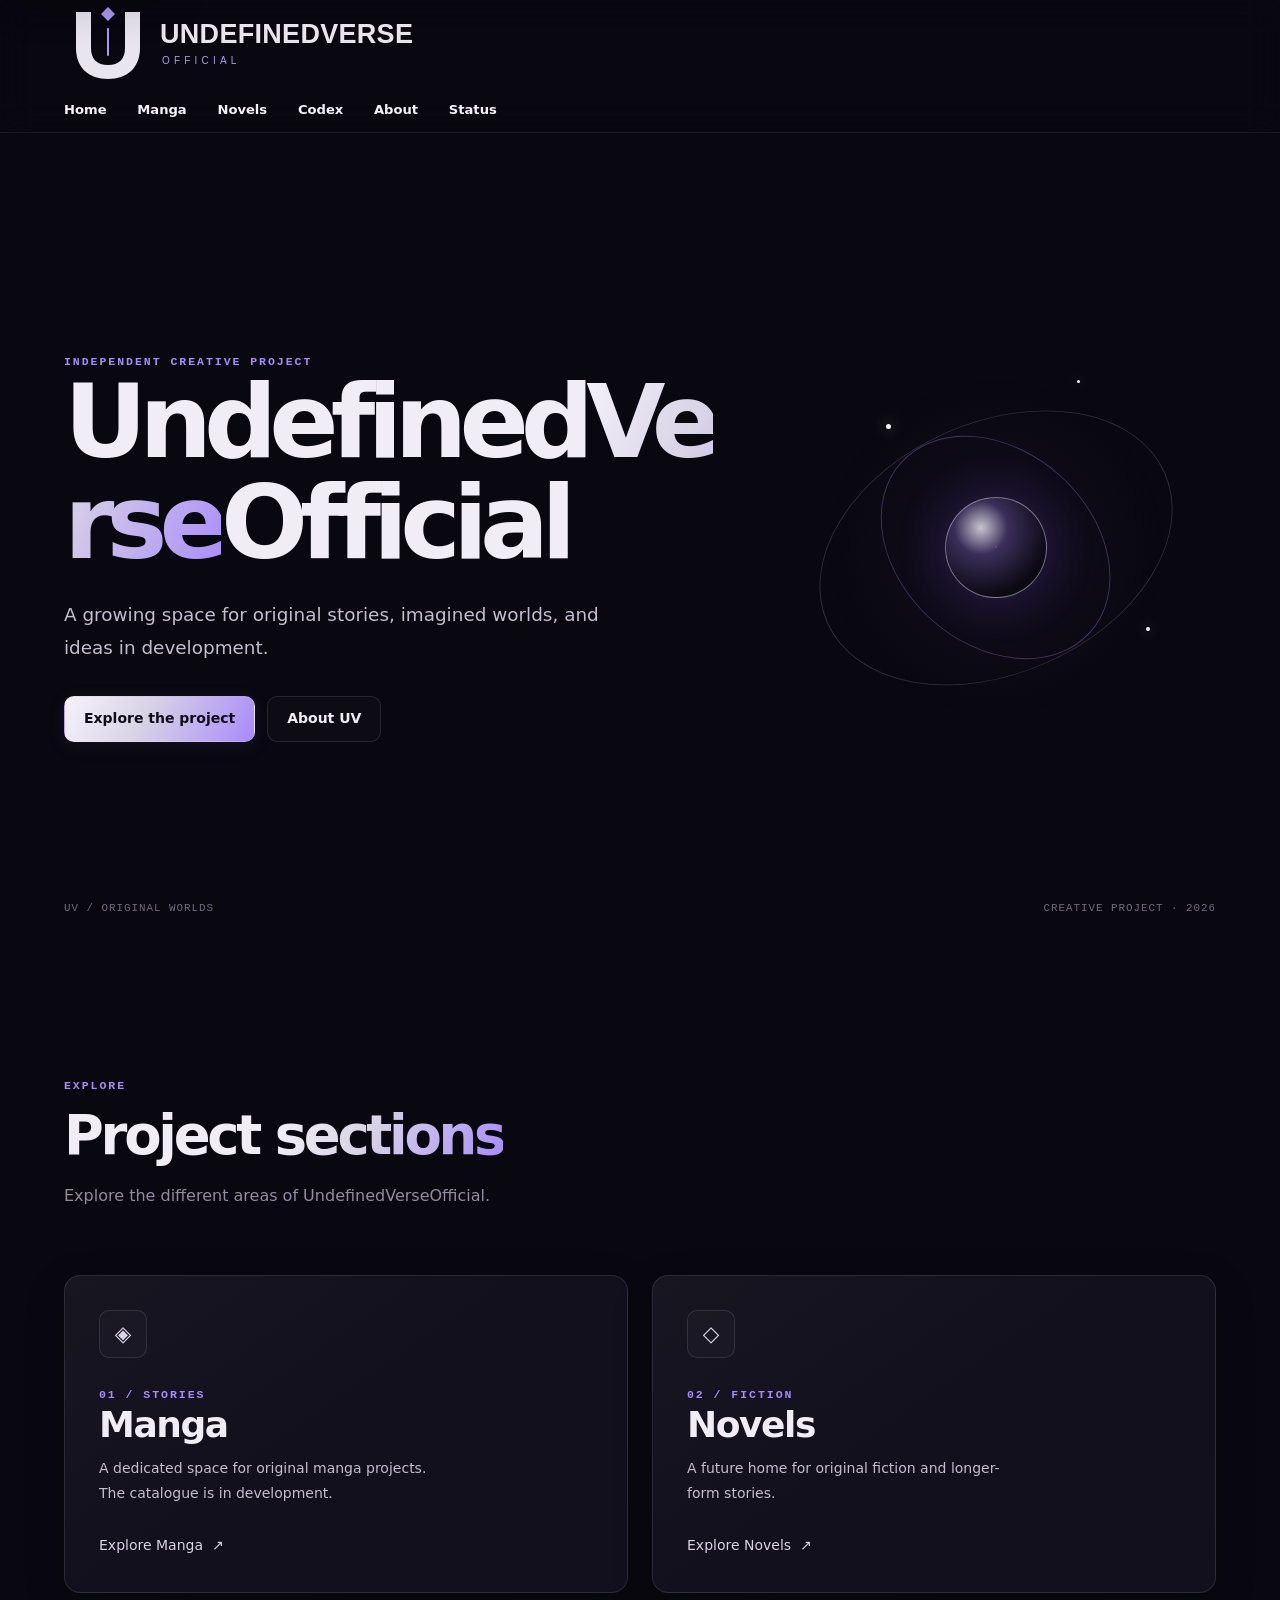
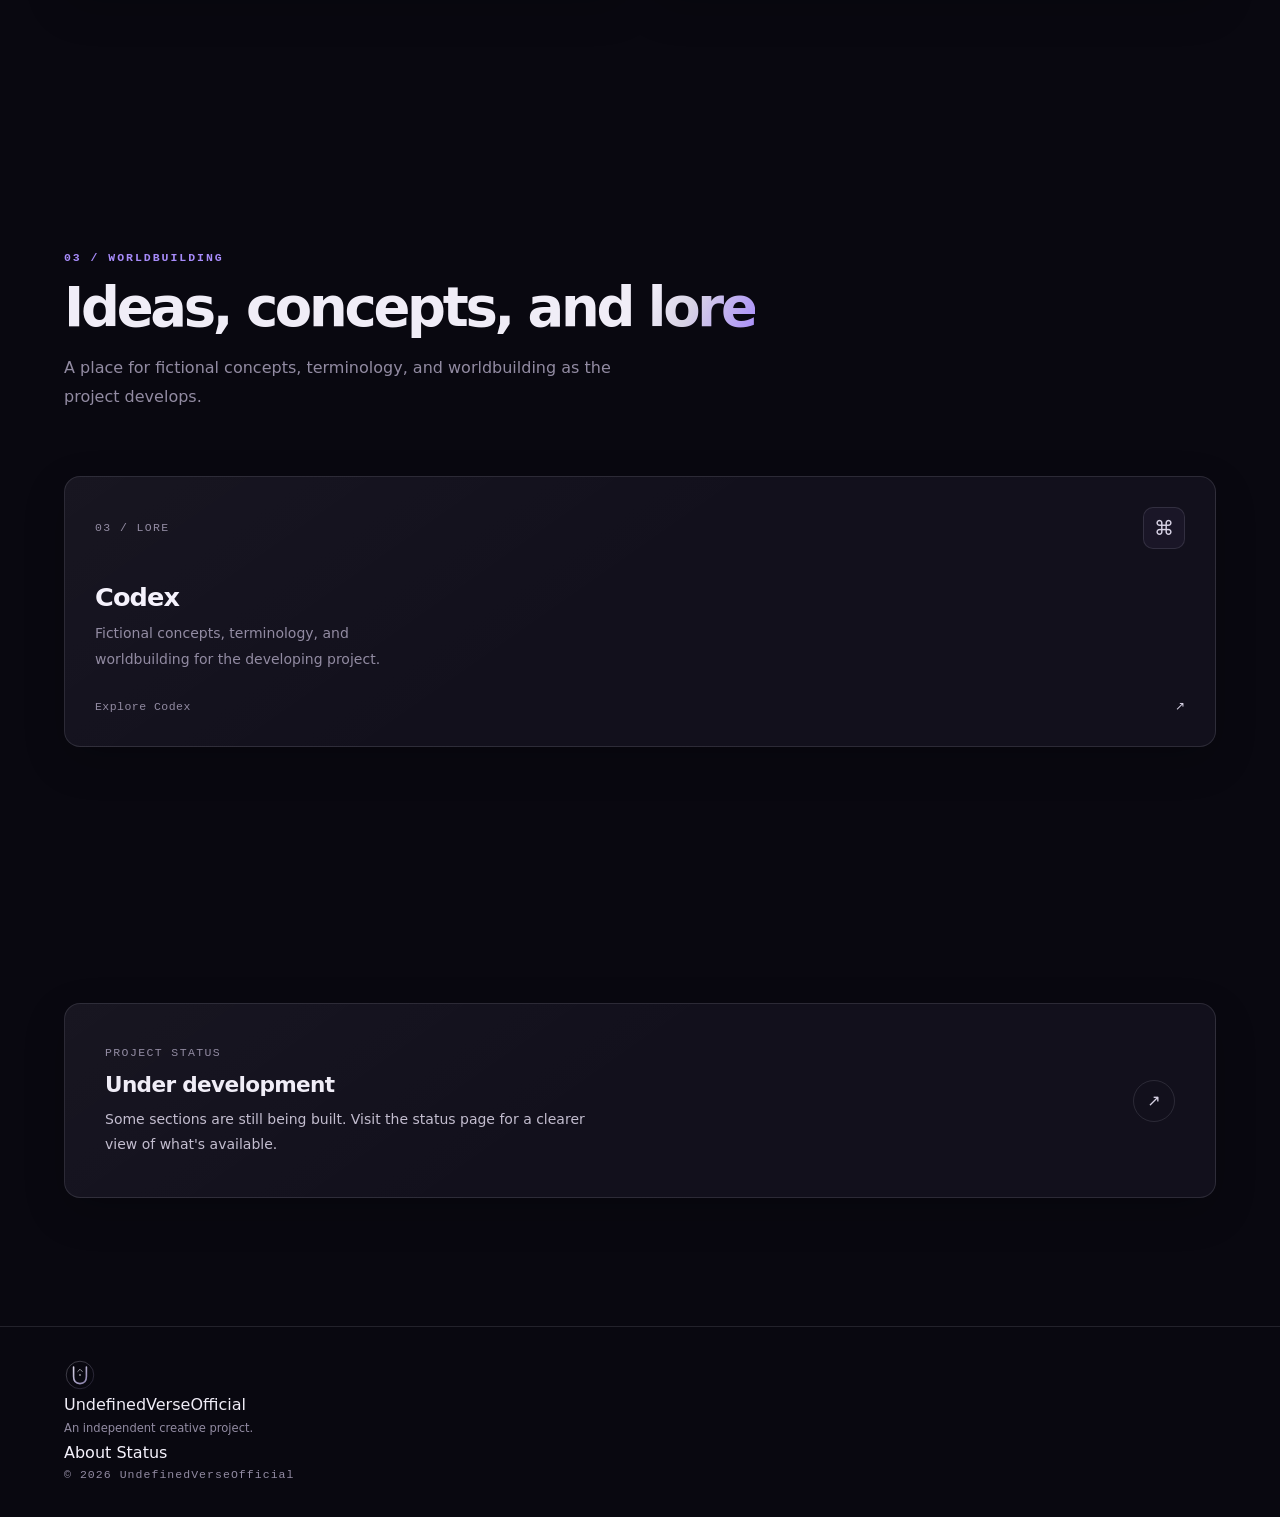
==== commit f9e58a70: "Restore homepage layout and cosmic hero" ====
--- a/index.html
+++ b/index.html
@@ -1,4 +1,3 @@
-
 <!DOCTYPE html>
 <html lang="en">
 <head>
@@ -33,7 +32,13 @@
 <body>
   <a class="skip-link" href="#main-content">Skip to content</a>
 
-  <div class="cosmos" aria-hidden="true"></div>
+  <!-- CSS-generated stars and cosmic atmosphere -->
+  <div class="cosmos" aria-hidden="true">
+    <div class="cosmos__galaxy cosmos__galaxy--one"></div>
+    <div class="cosmos__galaxy cosmos__galaxy--two"></div>
+    <div class="cosmos__galaxy cosmos__galaxy--three"></div>
+    <div class="cosmos__stars"></div>
+  </div>
 
   <header class="site-header">
     <div class="site-header__inner">
@@ -85,7 +90,7 @@
         <p class="eyebrow">INDEPENDENT CREATIVE PROJECT</p>
 
         <h1 id="hero-title" class="hero__title">
-          UndefinedVerseOfficial
+          Undefined<span>Verse</span>Official
         </h1>
 
         <p class="hero__description">
@@ -102,16 +107,36 @@
           </a>
         </div>
       </div>
+
+      <!-- Abstract CSS illustration; no image upload required -->
+      <div class="hero__visual" aria-hidden="true">
+        <div class="hero__orbit hero__orbit--outer"></div>
+        <div class="hero__orbit hero__orbit--inner"></div>
+        <div class="hero__orbit hero__orbit--third"></div>
+        <div class="hero__core"></div>
+        <span class="hero__spark hero__spark--one"></span>
+        <span class="hero__spark hero__spark--two"></span>
+        <span class="hero__spark hero__spark--three"></span>
+      </div>
+
+      <div class="hero__index" aria-hidden="true">
+        <span>UV / ORIGINAL WORLDS</span>
+        <span>CREATIVE PROJECT · 2026</span>
+      </div>
     </section>
 
     <section class="section" id="explore" aria-labelledby="explore-title">
-      <div class="section__header">
+      <div class="section-heading">
         <p class="eyebrow">EXPLORE</p>
-        <h2 id="explore-title">Project sections</h2>
-        <p>Explore the different areas of UndefinedVerseOfficial.</p>
-      </div>
-
-      <div class="card-grid">
+        <h2 id="explore-title">
+          Project <span>sections</span>
+        </h2>
+        <p>
+          Explore the different areas of UndefinedVerseOfficial.
+        </p>
+      </div>
+
+      <div class="category-grid">
         <a
           class="category-card"
           href="pages/manga.html"
@@ -126,7 +151,8 @@
             The catalogue is in development.
           </p>
           <span class="category-card__action">
-            Explore Manga <span class="category-card__arrow" aria-hidden="true">↗</span>
+            Explore Manga
+            <span class="category-card__arrow" aria-hidden="true">↗</span>
           </span>
         </a>
 
@@ -143,31 +169,43 @@
             A future home for original fiction and longer-form stories.
           </p>
           <span class="category-card__action">
-            Explore Novels <span class="category-card__arrow" aria-hidden="true">↗</span>
+            Explore Novels
+            <span class="category-card__arrow" aria-hidden="true">↗</span>
           </span>
         </a>
-
-        <a
-          class="dimension-card"
-          href="pages/codex.html"
-          data-work-title="codex"
-          data-catalogue-status="in-development"
-        >
-          <span class="dimension-card__top">
-            <span class="dimension-card__index">03 / LORE</span>
-            <span class="dimension-card__symbol" aria-hidden="true">⌘</span>
-          </span>
-          <h3 class="dimension-card__title">Codex</h3>
-          <p class="dimension-card__description">
-            Fictional concepts, terminology, and worldbuilding
-            for the developing project.
-          </p>
-          <span class="dimension-card__footer">
-            <span>Explore Codex</span>
-            <span class="dimension-card__arrow" aria-hidden="true">↗</span>
-          </span>
-        </a>
-      </div>
+      </div>
+    </section>
+
+    <section class="section" aria-labelledby="codex-title">
+      <div class="section-heading">
+        <p class="eyebrow">03 / WORLDBUILDING</p>
+        <h2 id="codex-title">Ideas, concepts, and <span>lore</span></h2>
+        <p>
+          A place for fictional concepts, terminology, and worldbuilding
+          as the project develops.
+        </p>
+      </div>
+
+      <a
+        class="dimension-card"
+        href="pages/codex.html"
+        data-work-title="codex"
+        data-catalogue-status="in-development"
+      >
+        <span class="dimension-card__top">
+          <span class="dimension-card__index">03 / LORE</span>
+          <span class="dimension-card__symbol" aria-hidden="true">⌘</span>
+        </span>
+        <h3 class="dimension-card__title">Codex</h3>
+        <p class="dimension-card__description">
+          Fictional concepts, terminology, and worldbuilding
+          for the developing project.
+        </p>
+        <span class="dimension-card__footer">
+          <span>Explore Codex</span>
+          <span class="dimension-card__arrow" aria-hidden="true">↗</span>
+        </span>
+      </a>
     </section>
 
     <section class="section" aria-labelledby="status-title">
@@ -206,10 +244,12 @@
         <a href="pages/status.html">Status</a>
       </nav>
 
-      <p>© <span data-current-year>2026</span> UndefinedVerseOfficial</p>
+      <p class="site-footer__copyright">
+        © <span data-current-year>2026</span> UndefinedVerseOfficial
+      </p>
     </div>
   </footer>
 
   <script type="module" src="assets/js/main.js"></script>
 </body>
-</html>
+</html>
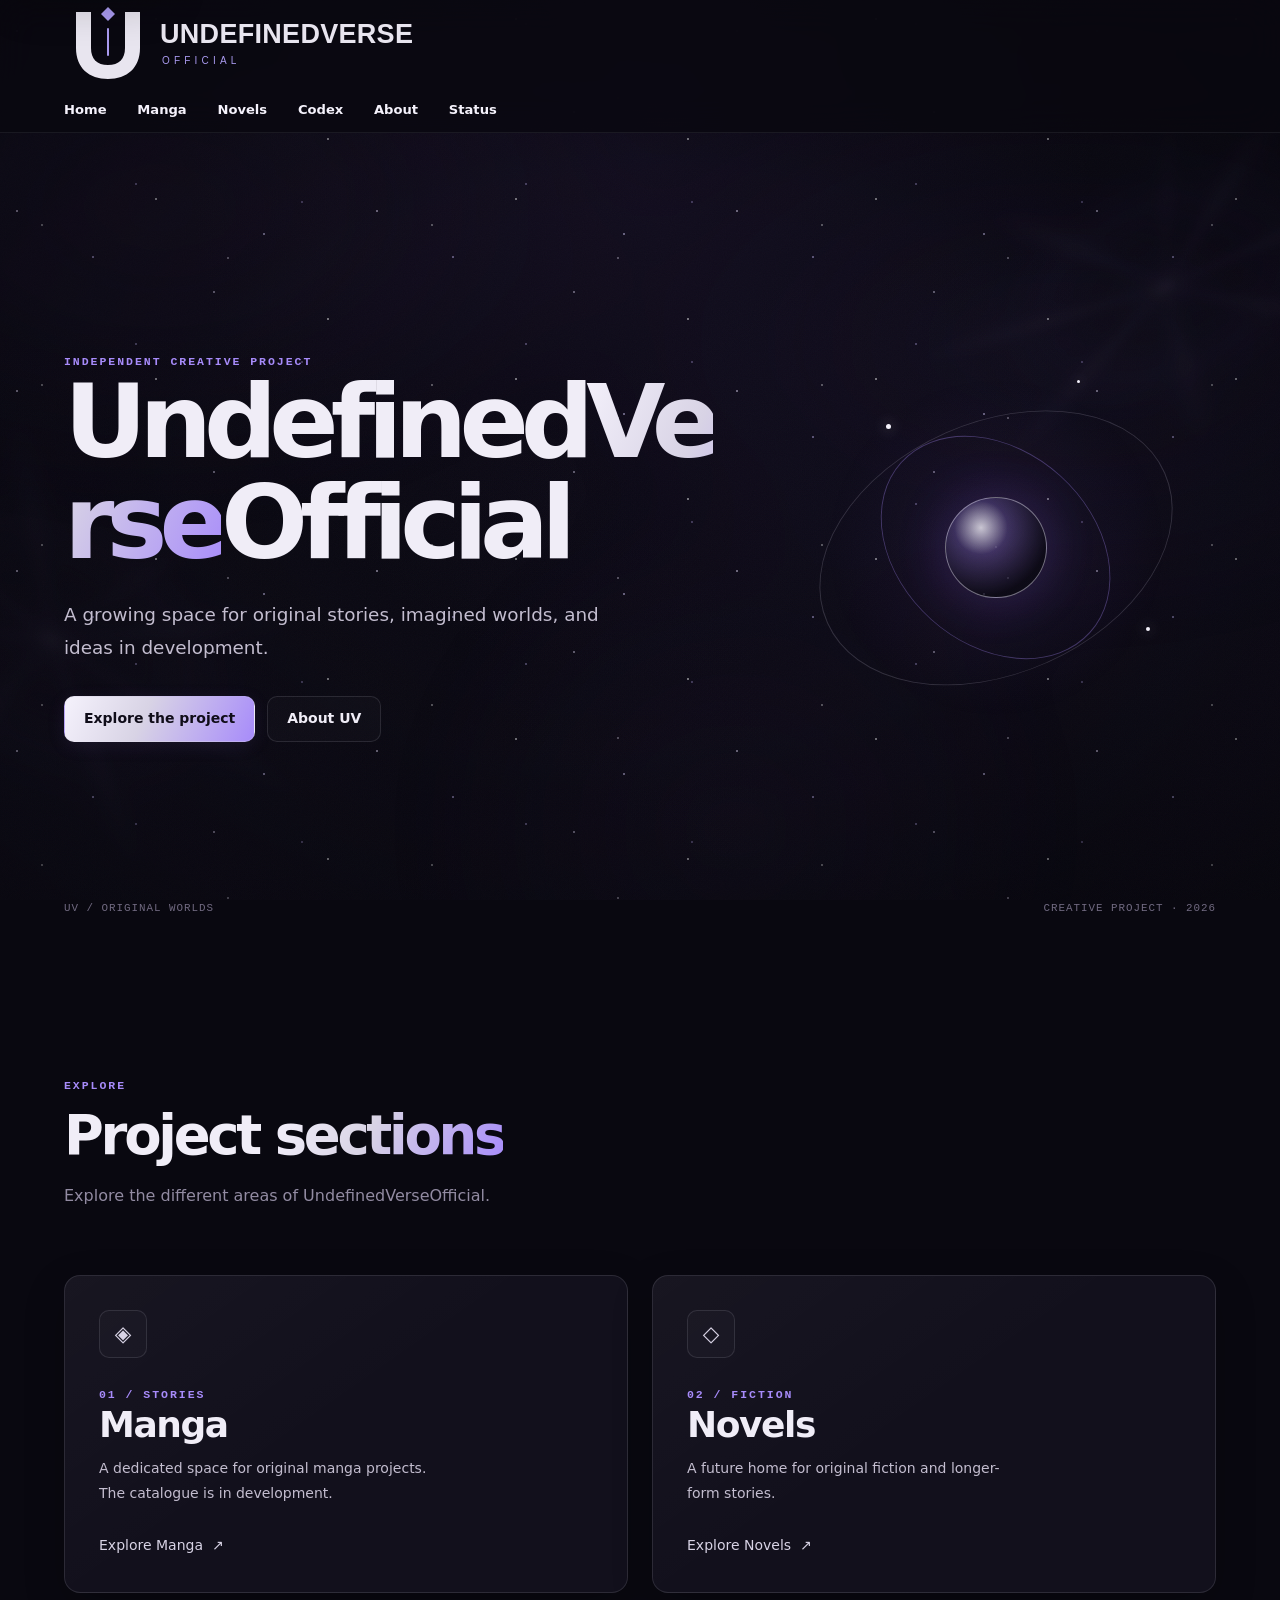
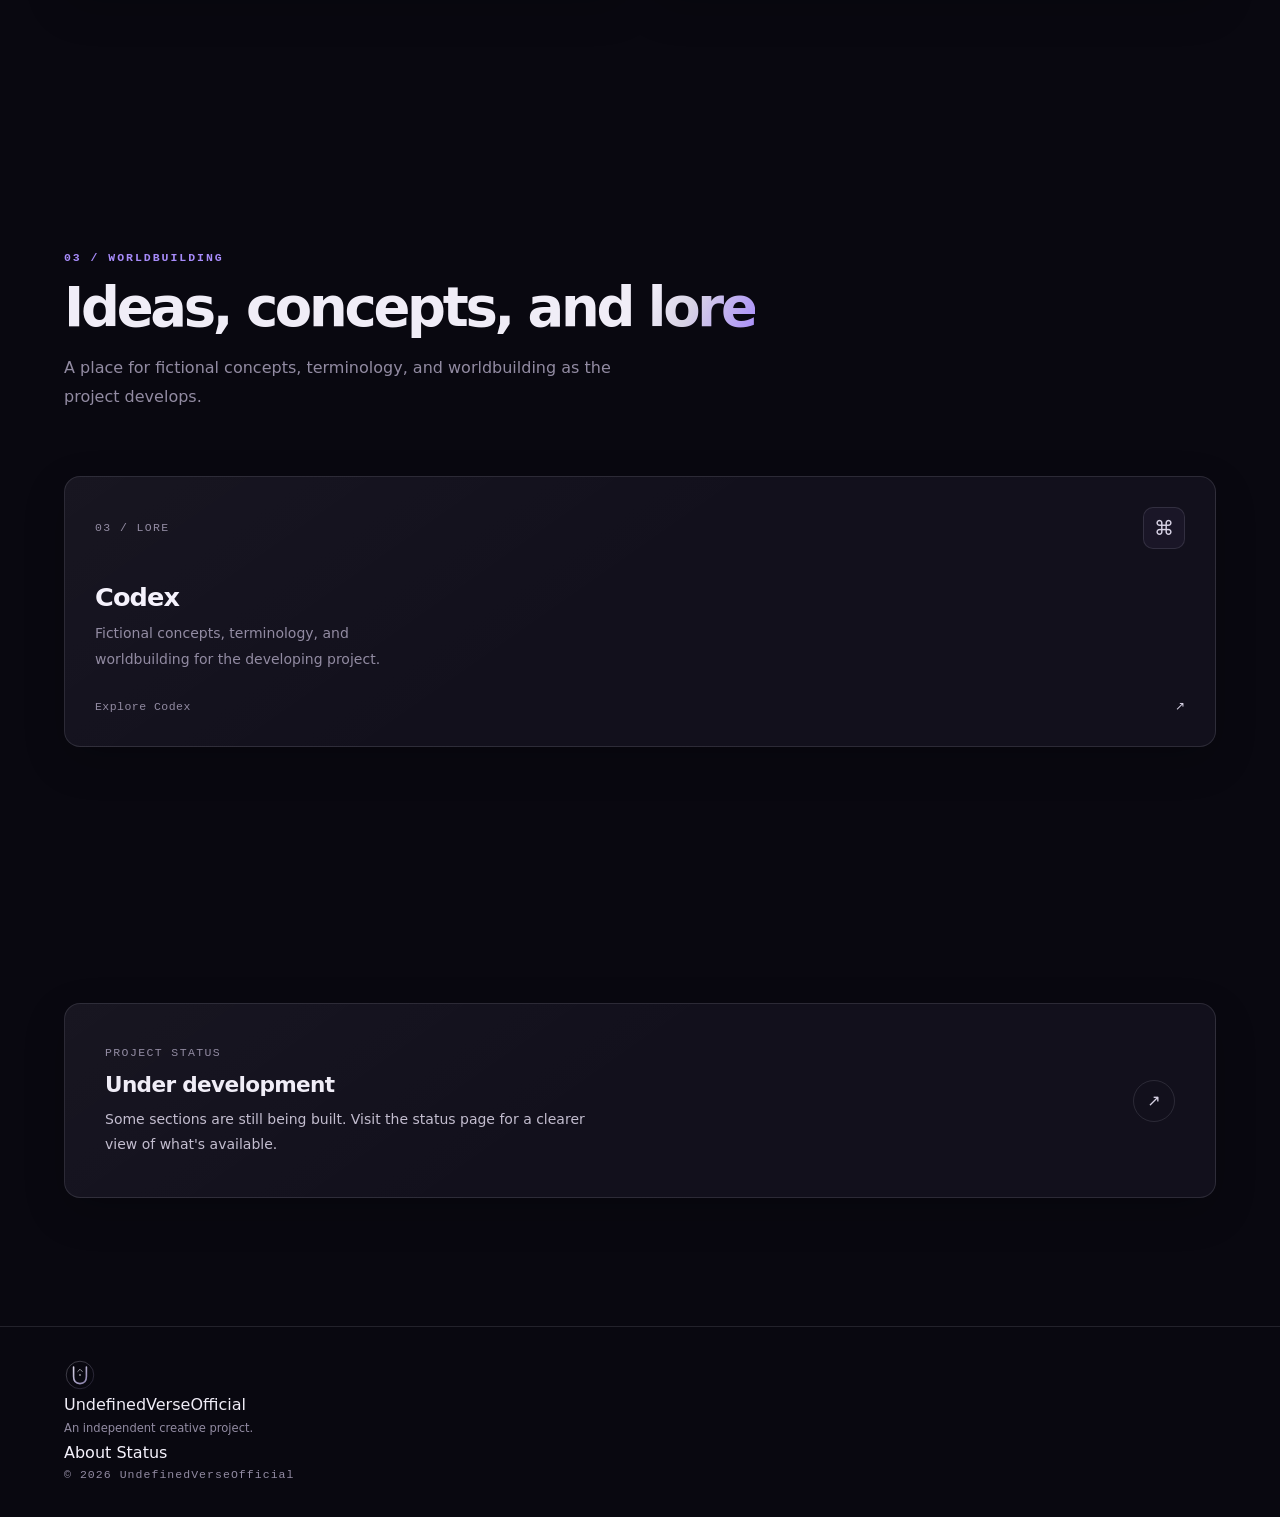
==== commit b1c72ce7: "Connect cosmic background layers in homepage" ====
--- a/index.html
+++ b/index.html
@@ -32,17 +32,29 @@
 <body>
   <a class="skip-link" href="#main-content">Skip to content</a>
 
-  <!-- CSS-generated stars and cosmic atmosphere -->
+  <!-- CSS-generated cosmic background -->
   <div class="cosmos" aria-hidden="true">
+    <div class="cosmos__base"></div>
+    <div class="cosmos__nebula"></div>
+
     <div class="cosmos__galaxy cosmos__galaxy--one"></div>
     <div class="cosmos__galaxy cosmos__galaxy--two"></div>
     <div class="cosmos__galaxy cosmos__galaxy--three"></div>
-    <div class="cosmos__stars"></div>
+
+    <div class="cosmos__stars cosmos__stars--far"></div>
+    <div class="cosmos__stars cosmos__stars--near"></div>
+
+    <div class="cosmos__grain"></div>
+    <div class="cosmos__vignette"></div>
   </div>
 
   <header class="site-header">
     <div class="site-header__inner">
-      <a class="site-logo" href="index.html" aria-label="UndefinedVerseOfficial home">
+      <a
+        class="site-logo"
+        href="index.html"
+        aria-label="UndefinedVerseOfficial home"
+      >
         <img
           src="assets/icons/uv-logo.svg"
           alt="UndefinedVerseOfficial"
@@ -73,7 +85,11 @@
         </svg>
       </button>
 
-      <nav class="site-nav" id="primary-navigation" aria-label="Main navigation">
+      <nav
+        class="site-nav"
+        id="primary-navigation"
+        aria-label="Main navigation"
+      >
         <a href="index.html" aria-current="page">Home</a>
         <a href="pages/manga.html">Manga</a>
         <a href="pages/novels.html">Novels</a>
@@ -108,7 +124,7 @@
         </div>
       </div>
 
-      <!-- Abstract CSS illustration; no image upload required -->
+      <!-- Abstract CSS illustration -->
       <div class="hero__visual" aria-hidden="true">
         <div class="hero__orbit hero__orbit--outer"></div>
         <div class="hero__orbit hero__orbit--inner"></div>
@@ -125,7 +141,11 @@
       </div>
     </section>
 
-    <section class="section" id="explore" aria-labelledby="explore-title">
+    <section
+      class="section"
+      id="explore"
+      aria-labelledby="explore-title"
+    >
       <div class="section-heading">
         <p class="eyebrow">EXPLORE</p>
         <h2 id="explore-title">
--- a/assets/css/background.css
+++ b/assets/css/background.css
@@ -1,7 +1,7 @@
-
 /*
  * UNDEFINEDVERSEOFFICIAL
  * Cosmic background — assets/css/background.css
+ * CSS-generated stars, nebulae, and distant spiral galaxies.
  */
 
 .cosmos {
@@ -11,7 +11,7 @@
   overflow: hidden;
   isolation: isolate;
   pointer-events: none;
-  background: var(--color-background);
+  background: var(--color-background, #08080b);
 }
 
 /* Deep-space foundation */
@@ -61,6 +61,73 @@
   filter: blur(36px);
   transform: translate3d(0, 0, 0);
   animation: nebula-drift 38s ease-in-out infinite alternate;
+}
+
+/* CSS spiral galaxies: soft arms, faint cores, no external images */
+.cosmos__galaxy {
+  position: absolute;
+  width: clamp(240px, 42vw, 660px);
+  aspect-ratio: 1;
+  border-radius: 50%;
+  opacity: 0.24;
+  background:
+    radial-gradient(
+      ellipse at center,
+      rgba(235, 225, 255, 0.42) 0,
+      rgba(170, 139, 230, 0.18) 3%,
+      rgba(104, 76, 156, 0.12) 8%,
+      transparent 19%
+    ),
+    repeating-conic-gradient(
+      from 18deg at center,
+      transparent 0deg 17deg,
+      rgba(160, 132, 215, 0.08) 21deg,
+      rgba(202, 186, 240, 0.16) 24deg,
+      rgba(108, 79, 161, 0.06) 29deg,
+      transparent 35deg 48deg
+    ),
+    radial-gradient(
+      ellipse at center,
+      transparent 12%,
+      rgba(118, 91, 176, 0.12) 35%,
+      rgba(78, 59, 120, 0.08) 48%,
+      transparent 70%
+    );
+  filter: blur(7px);
+  -webkit-mask-image: radial-gradient(
+    ellipse at center,
+    #000 0,
+    rgba(0, 0, 0, 0.88) 35%,
+    transparent 72%
+  );
+  mask-image: radial-gradient(
+    ellipse at center,
+    #000 0,
+    rgba(0, 0, 0, 0.88) 35%,
+    transparent 72%
+  );
+}
+
+.cosmos__galaxy--one {
+  top: 2%;
+  right: -12%;
+  transform: rotate(-24deg) scaleY(0.62);
+}
+
+.cosmos__galaxy--two {
+  top: 37%;
+  left: -20%;
+  width: clamp(280px, 48vw, 720px);
+  opacity: 0.17;
+  transform: rotate(32deg) scaleY(0.68);
+}
+
+.cosmos__galaxy--three {
+  right: 9%;
+  bottom: -42%;
+  width: clamp(220px, 36vw, 520px);
+  opacity: 0.13;
+  transform: rotate(-48deg) scaleY(0.7);
 }
 
 /* Repeating star fields */
@@ -105,7 +172,7 @@
   opacity: 0.7;
 }
 
-/* Fine film grain adds depth without bright noise */
+/* Fine film grain */
 .cosmos__grain {
   position: absolute;
   inset: 0;
@@ -114,7 +181,7 @@
   background-size: 180px 180px;
 }
 
-/* Darken the edges for contrast */
+/* Edge shading for contrast */
 .cosmos__vignette {
   position: absolute;
   inset: 0;
@@ -141,26 +208,16 @@
 }
 
 @keyframes stars-drift-far {
-  from {
-    background-position: 0 0;
-  }
-
-  to {
-    background-position: -360px 180px;
-  }
+  from { background-position: 0 0; }
+  to { background-position: -360px 180px; }
 }
 
 @keyframes stars-drift-near {
-  from {
-    background-position: 0 0;
-  }
-
-  to {
-    background-position: 390px -160px;
-  }
-}
-
-/* Reduce visual movement when requested by the user */
+  from { background-position: 0 0; }
+  to { background-position: 390px -160px; }
+}
+
+/* Reduced-motion support */
 @media (prefers-reduced-motion: reduce) {
   .cosmos__nebula,
   .cosmos__stars--far,
@@ -173,12 +230,21 @@
   }
 }
 
-/* Save resources on smaller devices */
+/* Lightweight settings for smaller devices */
 @media (max-width: 600px) {
   .cosmos__nebula {
     filter: blur(24px);
   }
 
+  .cosmos__galaxy {
+    filter: blur(9px);
+    opacity: 0.13;
+  }
+
+  .cosmos__galaxy--three {
+    opacity: 0.09;
+  }
+
   .cosmos__grain {
     opacity: 0.025;
   }
@@ -186,4 +252,4 @@
   .cosmos__canvas {
     opacity: 0.45;
   }
-}
+}
--- a/assets/css/animations.css
+++ b/assets/css/animations.css
@@ -1,233 +1,191 @@
+/*
+ * UNDEFINEDVERSEOFFICIAL
+ * Cosmic animations & transitions
+ * File: assets/css/animations.css
+ */
 
 /* =========================================
-   UNDEFINEDVERSEOFFICIAL
-   COSMIC ANIMATIONS & TRANSITIONS
-   File: assets/css/animations.css
+   1. COSMIC BACKGROUND
    ========================================= */
 
-/* ---------- Shared animation defaults ---------- */
-
-.cosmos__nebula,
-.cosmos__stars,
-.cosmos__stars--far,
-.cosmos__stars--near {
+/* Keep the background atmospheric rather than distracting. */
+.cosmos__galaxy {
   transform-origin: center;
-  will-change: transform;
+  animation: uv-galaxy-drift 100s ease-in-out infinite alternate;
 }
 
-/* ---------- Slow cosmic background movement ---------- */
-
-.cosmos__nebula {
-  animation: uv-nebula-drift 42s ease-in-out infinite alternate;
+.cosmos__galaxy--one {
+  animation-duration: 115s;
 }
 
-.cosmos__stars {
-  animation: uv-stars-drift 100s linear infinite alternate;
+.cosmos__galaxy--two {
+  animation-duration: 135s;
+  animation-direction: alternate-reverse;
 }
 
-.cosmos__stars--far {
-  animation: uv-stars-far 150s linear infinite alternate;
+.cosmos__galaxy--three {
+  animation-duration: 150s;
 }
 
-.cosmos__stars--near {
-  animation: uv-stars-near 75s ease-in-out infinite alternate;
-}
-
-/* ---------- Keyframes ---------- */
-
-@keyframes uv-nebula-drift {
-  0% {
-    transform: translate3d(-1.5%, -1%, 0) scale(1);
+@keyframes uv-galaxy-drift {
+  from {
+    translate: -0.6% -0.4%;
   }
 
-  50% {
-    transform: translate3d(1%, 1.5%, 0) scale(1.035);
-  }
-
-  100% {
-    transform: translate3d(2%, -1%, 0) scale(1.015);
+  to {
+    translate: 0.8% 0.6%;
   }
 }
 
-@keyframes uv-stars-drift {
-  0% {
-    transform: translate3d(0, 0, 0);
-  }
+/*
+ * Background.css already defines the nebula and star animations.
+ * Do not redefine their animation names here.
+ */
 
-  100% {
-    transform: translate3d(-1.5%, 1%, 0);
-  }
-}
-
-@keyframes uv-stars-far {
-  0% {
-    transform: translate3d(0, 0, 0);
-  }
-
-  100% {
-    transform: translate3d(1%, -1%, 0);
-  }
-}
-
-@keyframes uv-stars-near {
-  0% {
-    transform: translate3d(-0.5%, 0, 0);
-  }
-
-  50% {
-    transform: translate3d(0.5%, -0.5%, 0);
-  }
-
-  100% {
-    transform: translate3d(0, 0.5%, 0);
-  }
-}
-
-/* ---------- Hero entrance ---------- */
+/* =========================================
+   2. HERO ENTRANCE
+   ========================================= */
 
 @keyframes uv-hero-enter {
   from {
     opacity: 0;
-    transform: translateY(14px);
+    translate: 0 12px;
   }
 
   to {
     opacity: 1;
-    transform: translateY(0);
+    translate: 0 0;
   }
 }
 
-.hero__eyebrow,
+.hero__content > .eyebrow,
 .hero__title,
 .hero__description,
-.hero__actions,
-.hero__visual {
-  animation: uv-hero-enter 850ms cubic-bezier(0.2, 0.7, 0.2, 1) both;
+.hero__actions {
+  animation: uv-hero-enter 800ms cubic-bezier(0.2, 0.7, 0.2, 1) both;
+}
+
+.hero__content > .eyebrow {
+  animation-delay: 60ms;
 }
 
 .hero__title {
-  animation-delay: 100ms;
+  animation-delay: 120ms;
 }
 
 .hero__description {
-  animation-delay: 180ms;
+  animation-delay: 190ms;
 }
 
 .hero__actions {
   animation-delay: 260ms;
 }
 
+/* Keep the decorative illustration independent of text entrance. */
 .hero__visual {
+  animation: uv-hero-enter 1000ms cubic-bezier(0.2, 0.7, 0.2, 1) both;
   animation-delay: 160ms;
 }
 
-/* ---------- Abstract hero visual ---------- */
+/* =========================================
+   3. HERO ORBITS
+   ========================================= */
 
-.hero__orbit,
-.hero__orbit::before,
-.hero__orbit::after {
-  transform-origin: center;
+/*
+ * Rotate only the inner visual elements.
+ * Keep each orbit's existing ellipse transform intact.
+ */
+
+.hero__orbit--outer {
+  animation: uv-orbit-turn 120s linear infinite;
 }
 
-.hero__orbit {
-  animation: uv-orbit-turn 90s linear infinite;
+.hero__orbit--inner {
+  animation: uv-orbit-turn 95s linear infinite reverse;
 }
 
-.hero__orbit::before {
-  animation: uv-orbit-turn 65s linear infinite reverse;
-}
-
-.hero__orbit::after {
-  animation: uv-orbit-breathe 9s ease-in-out infinite alternate;
+.hero__orbit--third {
+  animation: uv-orbit-turn 145s linear infinite;
 }
 
 @keyframes uv-orbit-turn {
   from {
-    transform: rotate(0deg);
+    rotate: 0deg;
   }
 
   to {
-    transform: rotate(360deg);
+    rotate: 360deg;
   }
 }
 
-@keyframes uv-orbit-breathe {
-  from {
-    opacity: 0.45;
-    scale: 0.985;
-  }
-
-  to {
-    opacity: 0.85;
-    scale: 1.015;
-  }
-}
-
-/* ---------- Fine ambient light ---------- */
-
+/* Gentle ambient glow */
 @keyframes uv-light-breathe {
   0%,
   100% {
-    opacity: 0.35;
+    opacity: 0.7;
   }
 
   50% {
-    opacity: 0.65;
+    opacity: 1;
   }
 }
 
 .hero__visual::before {
-  animation: uv-light-breathe 12s ease-in-out infinite;
+  animation: uv-light-breathe 14s ease-in-out infinite;
 }
 
-/* ---------- Small interactive refinements ---------- */
+/* =========================================
+   4. INTERACTION TRANSITIONS
+   ========================================= */
 
 @media (hover: hover) and (pointer: fine) {
-  .site-nav__link {
+  .site-nav a,
+  .button,
+  .category-card,
+  .dimension-card,
+  .codex-link {
     transition:
-      color var(--duration-fast) var(--ease-out),
-      opacity var(--duration-fast) var(--ease-out);
-  }
-
-  .brand__mark {
-    transition:
-      transform var(--duration-normal) var(--ease-out),
-      filter var(--duration-normal) var(--ease-out);
-  }
-
-  .brand:hover .brand__mark {
-    filter: drop-shadow(0 0 8px rgb(167 139 250 / 20%));
-    transform: rotate(-3deg);
+      color var(--duration-fast, 180ms) ease,
+      border-color var(--duration-fast, 180ms) ease,
+      background-color var(--duration-fast, 180ms) ease,
+      box-shadow var(--duration-normal, 240ms) ease,
+      transform var(--duration-normal, 240ms) ease;
   }
 }
 
-/* ---------- Reduced motion accessibility ---------- */
+/* =========================================
+   5. REDUCED MOTION
+   ========================================= */
 
 @media (prefers-reduced-motion: reduce) {
+  .cosmos__galaxy,
   .cosmos__nebula,
   .cosmos__stars,
   .cosmos__stars--far,
   .cosmos__stars--near,
-  .hero__eyebrow,
+  .hero__content > .eyebrow,
   .hero__title,
   .hero__description,
   .hero__actions,
   .hero__visual,
-  .hero__orbit,
-  .hero__orbit::before,
-  .hero__orbit::after,
-  .hero__visual::before,
-  .brand:hover .brand__mark {
+  .hero__orbit--outer,
+  .hero__orbit--inner,
+  .hero__orbit--third,
+  .hero__visual::before {
     animation: none !important;
     transition: none !important;
   }
 
-  .hero__eyebrow,
+  .hero__content > .eyebrow,
   .hero__title,
   .hero__description,
   .hero__actions,
   .hero__visual {
     opacity: 1;
-    transform: none;
+    translate: none;
   }
-}
+
+  .cosmos__canvas {
+    display: none;
+  }
+}
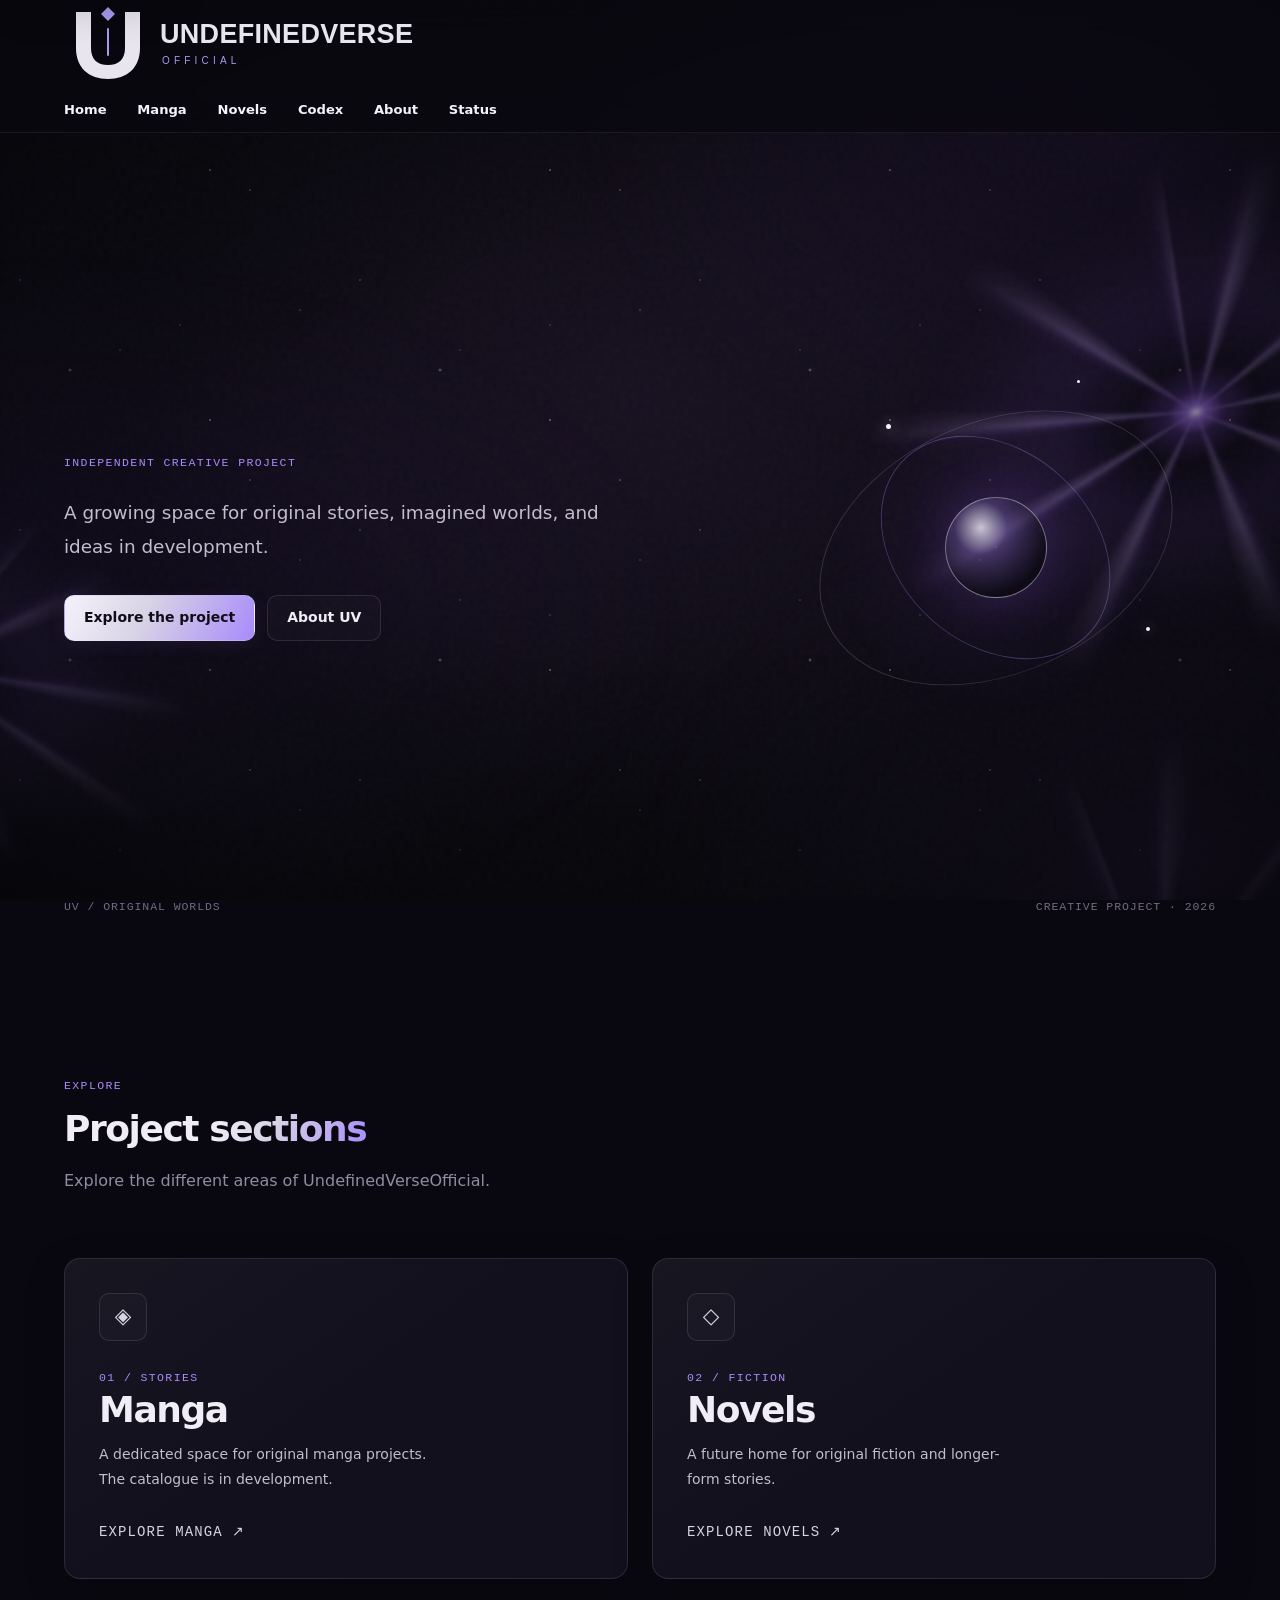
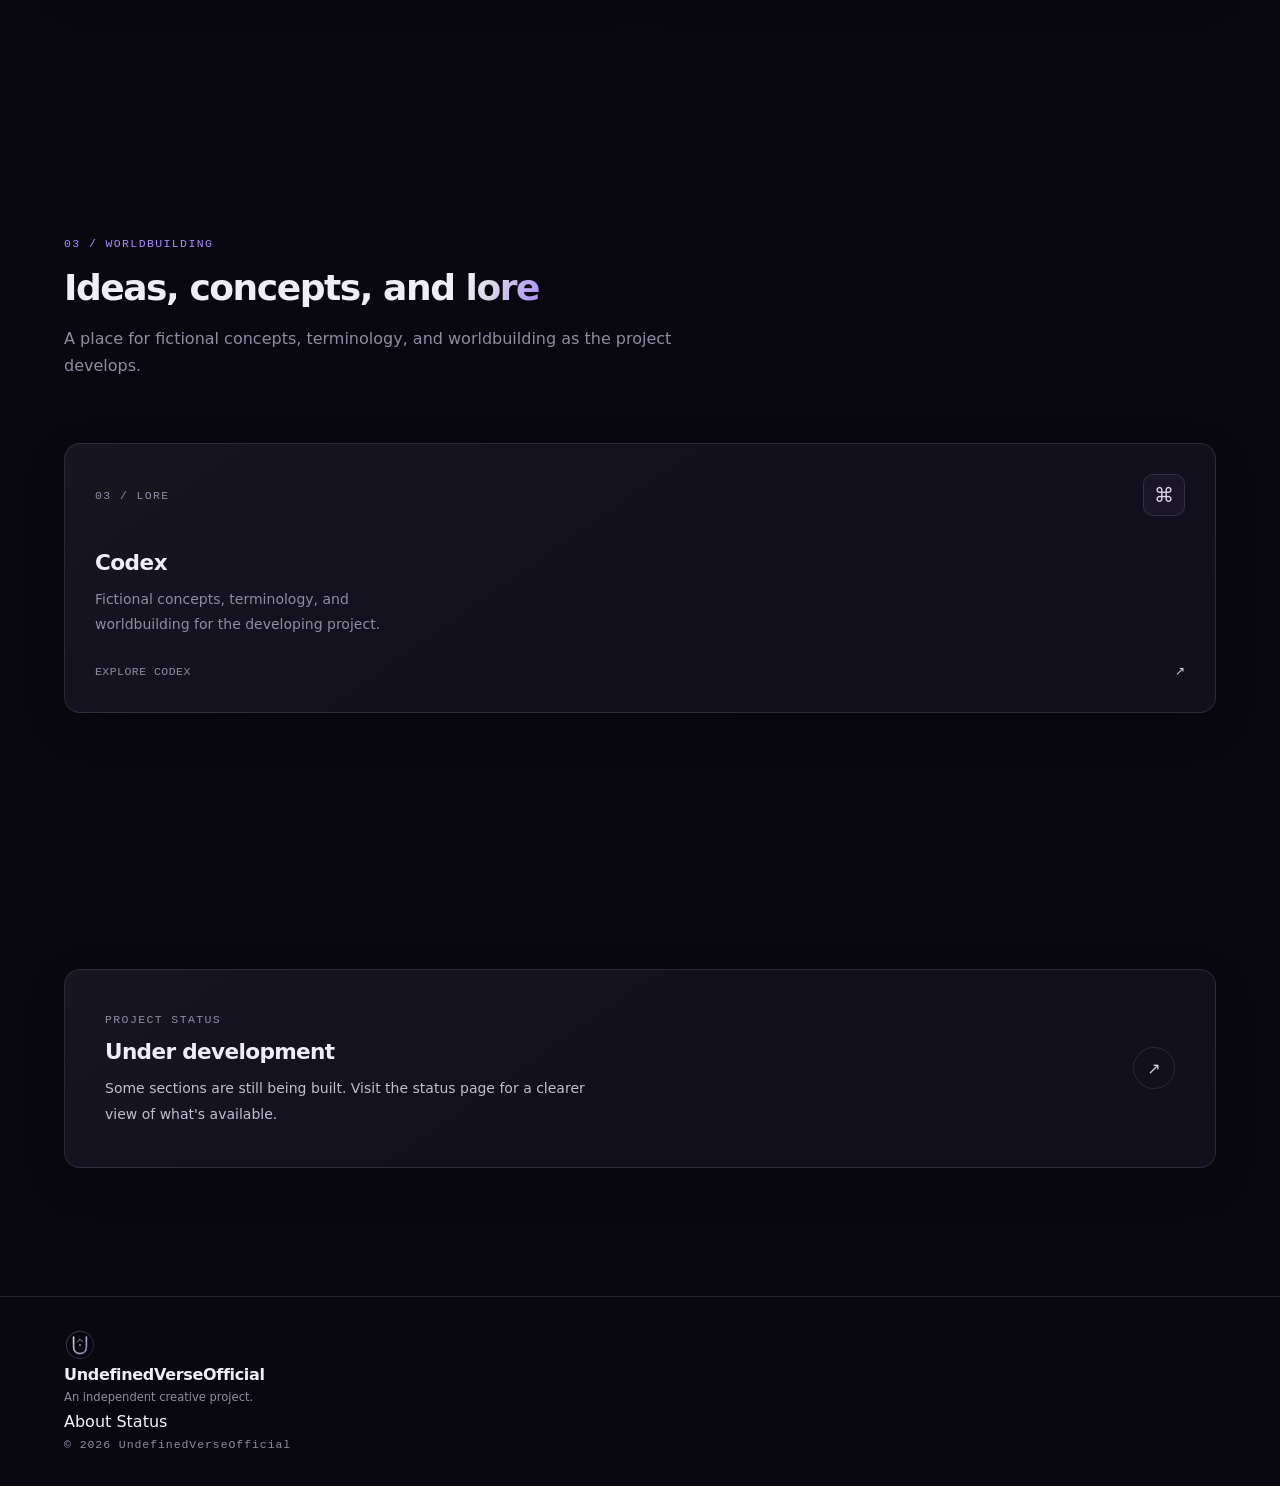
==== commit 1e4cb6ec: "Remove oversized hero title" ====
--- a/index.html
+++ b/index.html
@@ -101,13 +101,11 @@
   </header>
 
   <main id="main-content">
-    <section class="hero section" aria-labelledby="hero-title">
+
+    <!-- Hero without the oversized title -->
+    <section class="hero section" aria-label="Introduction">
       <div class="hero__content">
         <p class="eyebrow">INDEPENDENT CREATIVE PROJECT</p>
-
-        <h1 id="hero-title" class="hero__title">
-          Undefined<span>Verse</span>Official
-        </h1>
 
         <p class="hero__description">
           A growing space for original stories, imagined worlds,
@@ -118,6 +116,7 @@
           <a class="button button--primary" href="#explore">
             Explore the project
           </a>
+
           <a class="button button--quiet" href="pages/about.html">
             About UV
           </a>
@@ -141,6 +140,7 @@
       </div>
     </section>
 
+    <!-- Project sections -->
     <section
       class="section"
       id="explore"
@@ -148,9 +148,11 @@
     >
       <div class="section-heading">
         <p class="eyebrow">EXPLORE</p>
+
         <h2 id="explore-title">
           Project <span>sections</span>
         </h2>
+
         <p>
           Explore the different areas of UndefinedVerseOfficial.
         </p>
@@ -164,12 +166,16 @@
           data-catalogue-status="in-development"
         >
           <div class="category-card__icon" aria-hidden="true">◈</div>
+
           <p class="eyebrow">01 / STORIES</p>
+
           <h3 class="category-card__title">Manga</h3>
+
           <p class="category-card__description">
             A dedicated space for original manga projects.
             The catalogue is in development.
           </p>
+
           <span class="category-card__action">
             Explore Manga
             <span class="category-card__arrow" aria-hidden="true">↗</span>
@@ -183,11 +189,15 @@
           data-catalogue-status="in-development"
         >
           <div class="category-card__icon" aria-hidden="true">◇</div>
+
           <p class="eyebrow">02 / FICTION</p>
+
           <h3 class="category-card__title">Novels</h3>
+
           <p class="category-card__description">
             A future home for original fiction and longer-form stories.
           </p>
+
           <span class="category-card__action">
             Explore Novels
             <span class="category-card__arrow" aria-hidden="true">↗</span>
@@ -196,10 +206,15 @@
       </div>
     </section>
 
+    <!-- Worldbuilding -->
     <section class="section" aria-labelledby="codex-title">
       <div class="section-heading">
         <p class="eyebrow">03 / WORLDBUILDING</p>
-        <h2 id="codex-title">Ideas, concepts, and <span>lore</span></h2>
+
+        <h2 id="codex-title">
+          Ideas, concepts, and <span>lore</span>
+        </h2>
+
         <p>
           A place for fictional concepts, terminology, and worldbuilding
           as the project develops.
@@ -216,11 +231,14 @@
           <span class="dimension-card__index">03 / LORE</span>
           <span class="dimension-card__symbol" aria-hidden="true">⌘</span>
         </span>
+
         <h3 class="dimension-card__title">Codex</h3>
+
         <p class="dimension-card__description">
           Fictional concepts, terminology, and worldbuilding
           for the developing project.
         </p>
+
         <span class="dimension-card__footer">
           <span>Explore Codex</span>
           <span class="dimension-card__arrow" aria-hidden="true">↗</span>
@@ -228,21 +246,26 @@
       </a>
     </section>
 
+    <!-- Development status -->
     <section class="section" aria-labelledby="status-title">
       <a class="codex-link" href="pages/status.html">
         <div class="codex-link__content">
           <span class="codex-link__label">PROJECT STATUS</span>
+
           <h2 class="codex-link__title" id="status-title">
             Under development
           </h2>
+
           <p class="codex-link__description">
             Some sections are still being built. Visit the status page
             for a clearer view of what's available.
           </p>
         </div>
+
         <span class="codex-link__arrow" aria-hidden="true">↗</span>
       </a>
     </section>
+
   </main>
 
   <footer class="site-footer">
--- a/assets/css/typography.css
+++ b/assets/css/typography.css
@@ -1,8 +1,14 @@
-
 /*
  * UNDEFINEDVERSEOFFICIAL
- * Typography system — assets/css/typography.css
+ * Responsive typography
+ * File: assets/css/typography.css
  */
+
+html {
+  text-rendering: optimizeLegibility;
+  -webkit-font-smoothing: antialiased;
+  -moz-osx-font-smoothing: grayscale;
+}
 
 body {
   font-family: var(--font-body);
@@ -10,9 +16,6 @@
   font-weight: 400;
   line-height: 1.7;
   color: var(--color-text);
-  -webkit-font-smoothing: antialiased;
-  -moz-osx-font-smoothing: grayscale;
-  font-optical-sizing: auto;
 }
 
 h1,
@@ -21,58 +24,43 @@
 h4,
 h5,
 h6 {
+  margin: 0;
+  font-family: var(--font-display);
+  font-weight: 650;
+  line-height: 1.15;
+  letter-spacing: -0.035em;
   color: var(--color-text);
-  font-family: var(--font-display);
+}
+
+p {
+  margin: 0;
+}
+
+a {
+  color: inherit;
+  text-decoration: none;
+}
+
+button,
+input,
+textarea,
+select {
+  font: inherit;
+}
+
+/* HERO TITLE */
+
+.hero__title {
+  width: 100%;
+  max-width: 100%;
+  margin: 0;
+  font-size: clamp(1.7rem, 4.2vw, 3.5rem);
   font-weight: 750;
-  line-height: 1.12;
+  line-height: 1.2;
   letter-spacing: -0.045em;
-}
-
-h1 {
-  font-size: var(--text-hero);
-  letter-spacing: -0.075em;
-}
-
-h2 {
-  font-size: var(--text-3xl);
-}
-
-h3 {
-  font-size: var(--text-xl);
-  letter-spacing: -0.035em;
-}
-
-p {
-  color: var(--color-text-secondary);
-  font-size: var(--text-base);
-  line-height: 1.8;
-  text-wrap: pretty;
-}
-
-strong,
-b {
-  color: var(--color-silver-bright);
-  font-weight: 750;
-}
-
-small {
-  font-size: var(--text-sm);
-}
-
-code,
-pre,
-kbd,
-samp {
-  font-family: var(--font-mono);
-}
-
-/* Main hero heading. */
-.hero__title {
-  max-width: 950px;
-  font-size: var(--text-hero);
-  font-weight: 800;
-  line-height: 0.99;
-  letter-spacing: -0.078em;
+  overflow-wrap: anywhere;
+  word-break: normal;
+  hyphens: none;
   text-wrap: balance;
 }
 
@@ -84,133 +72,170 @@
   -webkit-background-clip: text;
 }
 
-/* Section headings. */
+/* SECTION HEADINGS */
+
+.section-heading {
+  max-width: 780px;
+}
+
 .section-heading h2 {
   max-width: 850px;
   margin-top: var(--space-3);
-  font-size: var(--text-3xl);
-  font-weight: 750;
-  line-height: 1.08;
-  letter-spacing: -0.06em;
-}
-
-.section-heading > p:last-child {
-  max-width: 620px;
+  font-size: var(--text-2xl);
+  line-height: 1.2;
+  letter-spacing: -0.04em;
+  text-wrap: balance;
+}
+
+.section-heading > p:not(.eyebrow) {
+  max-width: 650px;
   margin-top: var(--space-4);
   color: var(--color-text-muted);
-  font-size: var(--text-base);
-}
-
-/* Small editorial labels. */
+}
+
+/* EYEBROW LABELS */
+
 .eyebrow {
+  margin: 0;
   color: var(--color-purple);
   font-family: var(--font-mono);
   font-size: var(--text-xs);
-  font-weight: 600;
+  font-weight: 500;
   line-height: 1.6;
-  letter-spacing: 0.17em;
+  letter-spacing: 0.12em;
   text-transform: uppercase;
 }
 
-/* Card titles and supporting copy. */
-.dimension-card h3 {
-  color: var(--color-silver-bright);
-  font-size: clamp(1.3rem, 2vw, 1.65rem);
-  font-weight: 700;
+/* HERO DESCRIPTION */
+
+.hero__description {
+  max-width: 600px;
+  margin-top: var(--space-5);
+  color: var(--color-text-muted);
+  font-size: var(--text-lg);
+  line-height: 1.8;
+  text-wrap: pretty;
+}
+
+/* CARD TYPOGRAPHY */
+
+.dimension-card h3,
+.category-card__title {
+  font-size: var(--text-xl);
+  line-height: 1.25;
+  letter-spacing: -0.025em;
 }
 
 .dimension-card p,
 .category-card__description {
   color: var(--color-text-muted);
   font-size: var(--text-sm);
-  line-height: 1.8;
-}
-
-/* Category titles. */
-.category-card__title {
-  color: var(--color-silver-bright);
-  font-size: clamp(1.6rem, 3vw, 2.2rem);
-  font-weight: 750;
-  line-height: 1.15;
-  letter-spacing: -0.05em;
-}
-
-/* Technical metadata. */
+  line-height: 1.75;
+  text-wrap: pretty;
+}
+
 .dimension-card__number,
+.dimension-card__index,
 .dimension-card__footer,
 .category-card__index,
+.category-card__action,
 .codex-link__label,
 .hero__index,
 .site-footer__copyright {
   font-family: var(--font-mono);
-  font-size: 0.68rem;
+  font-size: var(--text-xs);
+  letter-spacing: 0.08em;
+}
+
+/* PROJECT STATUS */
+
+.codex-link__title {
+  font-size: var(--text-xl);
+  line-height: 1.25;
+}
+
+.codex-link__description {
+  max-width: 650px;
+  color: var(--color-text-muted);
+  font-size: var(--text-sm);
+  line-height: 1.75;
+}
+
+/* NAVIGATION AND BUTTONS */
+
+.site-nav a {
+  font-size: var(--text-sm);
   font-weight: 500;
-  line-height: 1.6;
-  letter-spacing: 0.09em;
-}
-
-/* Project status heading. */
-.development-notice h2 {
-  max-width: 800px;
-  margin-top: var(--space-6);
-  font-size: clamp(2.25rem, 6vw, 4.5rem);
-  font-weight: 800;
-  line-height: 1.04;
-  letter-spacing: -0.07em;
-  text-wrap: balance;
-}
-
-.development-notice__content > p:not(.eyebrow) {
-  max-width: 570px;
-  margin-top: var(--space-5);
-  color: var(--color-text-secondary);
-}
-
-/* Navigation and action labels. */
-.site-nav a,
-.button,
-.category-card__action {
+}
+
+.button {
   font-size: var(--text-sm);
   font-weight: 600;
-}
-
-/* Footer typography. */
+  line-height: 1.4;
+}
+
+.category-card__action,
+.dimension-card__footer {
+  font-weight: 500;
+  text-transform: uppercase;
+}
+
+/* FOOTER */
+
 .site-footer p {
   color: var(--color-text-muted);
   font-size: var(--text-xs);
 }
 
-.footer-brand {
-  font-size: var(--text-xs);
-  font-weight: 750;
-  letter-spacing: 0.15em;
-}
-
-/* Smaller screens. */
+.site-footer__brand {
+  font-weight: 600;
+  letter-spacing: -0.02em;
+}
+
+.site-footer__copyright {
+  color: var(--color-text-muted);
+}
+
+/* MOBILE */
+
 @media (max-width: 600px) {
-  body {
-    font-size: 0.95rem;
-  }
-
   .hero__title {
-    font-size: clamp(2.8rem, 13vw, 4.8rem);
+    font-size: 1.45rem;
+    line-height: 1.3;
+    letter-spacing: -0.04em;
+    white-space: normal;
+    overflow-wrap: anywhere;
+  }
+
+  .hero__description {
+    font-size: var(--text-base);
+    line-height: 1.8;
   }
 
   .section-heading h2 {
-    font-size: clamp(2rem, 9vw, 3rem);
-  }
-
-  .eyebrow {
-    font-size: 0.66rem;
-    letter-spacing: 0.13em;
-  }
-}
-
-/* Avoid animated or transparent text effects if contrast is affected. */
-@media (forced-colors: active) {
-  .hero__title span,
-  .section-heading h2 span {
-    color: CanvasText;
-    background: none;
-  }
-}
+    font-size: clamp(1.65rem, 6vw, 2.2rem);
+    line-height: 1.2;
+  }
+
+  .dimension-card h3,
+  .category-card__title {
+    font-size: var(--text-lg);
+  }
+}
+
+@media (max-width: 360px) {
+  .hero__title {
+    font-size: 1.3rem;
+    letter-spacing: -0.045em;
+  }
+}
+
+/* ACCESSIBILITY */
+
+@media (prefers-reduced-motion: reduce) {
+  *,
+  *::before,
+  *::after {
+    scroll-behavior: auto !important;
+  }
+}
--- a/assets/css/background.css
+++ b/assets/css/background.css
@@ -1,255 +1,201 @@
 /*
  * UNDEFINEDVERSEOFFICIAL
- * Cosmic background — assets/css/background.css
- * CSS-generated stars, nebulae, and distant spiral galaxies.
+ * CSS-generated cosmic background
+ * File: assets/css/background.css
  */
 
 .cosmos {
   position: fixed;
   inset: 0;
-  z-index: var(--z-background);
+  z-index: var(--z-background, -1);
   overflow: hidden;
+  pointer-events: none;
+  background: #08080b;
   isolation: isolate;
-  pointer-events: none;
-  background: var(--color-background, #08080b);
-}
-
-/* Deep-space foundation */
-.cosmos__base {
+}
+
+.cosmos__base,
+.cosmos__nebula,
+.cosmos__galaxy,
+.cosmos__stars,
+.cosmos__grain,
+.cosmos__vignette {
   position: absolute;
   inset: 0;
+  pointer-events: none;
+}
+
+.cosmos__base {
   background:
-    radial-gradient(
-      ellipse at 50% 18%,
-      rgba(72, 48, 112, 0.15),
-      transparent 50%
-    ),
-    radial-gradient(
-      ellipse at 85% 65%,
-      rgba(54, 39, 88, 0.11),
-      transparent 42%
-    ),
-    radial-gradient(
-      ellipse at 10% 82%,
-      rgba(50, 40, 82, 0.09),
-      transparent 40%
-    ),
-    #090810;
-}
-
-/* Diffuse nebula lighting */
+    radial-gradient(ellipse at 50% 45%, #171020 0%, transparent 58%),
+    linear-gradient(180deg, #08080b 0%, #0c0913 55%, #08080b 100%);
+}
+
+/* Diffuse violet atmosphere */
 .cosmos__nebula {
-  position: absolute;
   inset: -25%;
-  opacity: 0.7;
+  opacity: 0.65;
   background:
-    radial-gradient(
-      ellipse at 25% 32%,
-      rgba(106, 70, 155, 0.13),
-      transparent 25%
-    ),
-    radial-gradient(
-      ellipse at 72% 42%,
-      rgba(79, 61, 135, 0.12),
-      transparent 28%
-    ),
-    radial-gradient(
-      ellipse at 55% 78%,
-      rgba(109, 73, 150, 0.09),
-      transparent 24%
-    );
-  filter: blur(36px);
-  transform: translate3d(0, 0, 0);
-  animation: nebula-drift 38s ease-in-out infinite alternate;
-}
-
-/* CSS spiral galaxies: soft arms, faint cores, no external images */
+    radial-gradient(ellipse at 75% 24%,
+      rgba(105, 57, 177, 0.24), transparent 27%),
+    radial-gradient(ellipse at 18% 62%,
+      rgba(70, 45, 132, 0.2), transparent 30%),
+    radial-gradient(ellipse at 78% 82%,
+      rgba(86, 48, 150, 0.18), transparent 26%);
+  filter: blur(28px);
+  animation: uv-nebula-drift 45s ease-in-out infinite alternate;
+}
+
+/* CSS spiral galaxy construction */
 .cosmos__galaxy {
-  position: absolute;
-  width: clamp(240px, 42vw, 660px);
+  inset: auto;
+  width: clamp(280px, 62vw, 680px);
   aspect-ratio: 1;
   border-radius: 50%;
-  opacity: 0.24;
+  opacity: 0.78;
   background:
-    radial-gradient(
-      ellipse at center,
-      rgba(235, 225, 255, 0.42) 0,
-      rgba(170, 139, 230, 0.18) 3%,
-      rgba(104, 76, 156, 0.12) 8%,
-      transparent 19%
+    radial-gradient(ellipse at center,
+      rgba(238, 221, 255, 0.95) 0%,
+      rgba(177, 126, 255, 0.72) 2%,
+      rgba(111, 67, 183, 0.38) 6%,
+      transparent 14%),
+    repeating-conic-gradient(
+      from 10deg at 50% 50%,
+      transparent 0deg 12deg,
+      rgba(147, 95, 235, 0.12) 15deg,
+      rgba(205, 177, 255, 0.38) 18deg,
+      transparent 24deg 38deg
     ),
-    repeating-conic-gradient(
-      from 18deg at center,
-      transparent 0deg 17deg,
-      rgba(160, 132, 215, 0.08) 21deg,
-      rgba(202, 186, 240, 0.16) 24deg,
-      rgba(108, 79, 161, 0.06) 29deg,
-      transparent 35deg 48deg
-    ),
-    radial-gradient(
-      ellipse at center,
+    radial-gradient(ellipse at center,
       transparent 12%,
-      rgba(118, 91, 176, 0.12) 35%,
-      rgba(78, 59, 120, 0.08) 48%,
-      transparent 70%
-    );
-  filter: blur(7px);
+      rgba(109, 71, 180, 0.18) 28%,
+      rgba(154, 109, 226, 0.12) 40%,
+      transparent 68%);
   -webkit-mask-image: radial-gradient(
     ellipse at center,
-    #000 0,
-    rgba(0, 0, 0, 0.88) 35%,
+    #000 0%,
+    rgba(0, 0, 0, 0.9) 35%,
     transparent 72%
   );
   mask-image: radial-gradient(
     ellipse at center,
-    #000 0,
-    rgba(0, 0, 0, 0.88) 35%,
+    #000 0%,
+    rgba(0, 0, 0, 0.9) 35%,
     transparent 72%
   );
+  filter: blur(1.4px);
+  animation: uv-galaxy-drift 100s ease-in-out infinite alternate;
 }
 
 .cosmos__galaxy--one {
-  top: 2%;
-  right: -12%;
-  transform: rotate(-24deg) scaleY(0.62);
+  top: 8%;
+  right: -20%;
+  transform: rotate(-22deg) scaleY(0.72);
 }
 
 .cosmos__galaxy--two {
-  top: 37%;
-  left: -20%;
-  width: clamp(280px, 48vw, 720px);
-  opacity: 0.17;
-  transform: rotate(32deg) scaleY(0.68);
+  top: 43%;
+  left: -28%;
+  width: clamp(260px, 54vw, 560px);
+  opacity: 0.58;
+  transform: rotate(25deg) scaleY(0.65);
+  animation-direction: alternate-reverse;
+  animation-duration: 125s;
 }
 
 .cosmos__galaxy--three {
-  right: 9%;
-  bottom: -42%;
-  width: clamp(220px, 36vw, 520px);
-  opacity: 0.13;
-  transform: rotate(-48deg) scaleY(0.7);
-}
-
-/* Repeating star fields */
+  top: 73%;
+  right: -18%;
+  width: clamp(300px, 66vw, 700px);
+  opacity: 0.5;
+  transform: rotate(-35deg) scaleY(0.7);
+  animation-duration: 145s;
+}
+
+/* Star fields */
 .cosmos__stars {
-  position: absolute;
-  inset: 0;
   background-repeat: repeat;
-  will-change: background-position;
 }
 
 .cosmos__stars--far {
-  opacity: 0.43;
+  opacity: 0.5;
   background-image:
-    radial-gradient(1px 1px at 17px 31px, #e9e2ff 98%, transparent),
-    radial-gradient(1px 1px at 93px 77px, #bcb0e9 98%, transparent),
-    radial-gradient(1px 1px at 156px 19px, #ffffff 98%, transparent),
-    radial-gradient(1px 1px at 214px 112px, #c8c0dc 98%, transparent),
-    radial-gradient(1px 1px at 264px 54px, #d9d0ff 98%, transparent),
-    radial-gradient(1px 1px at 328px 139px, #ffffff 98%, transparent);
-  background-size: 360px 180px;
-  animation: stars-drift-far 120s linear infinite;
+    radial-gradient(1px 1px at 20px 30px, #fff, transparent),
+    radial-gradient(1px 1px at 120px 100px, #cdb8ff, transparent),
+    radial-gradient(1.5px 1.5px at 210px 170px, #fff, transparent),
+    radial-gradient(1px 1px at 300px 60px, #d8caff, transparent);
+  background-size: 340px 250px;
+  animation: uv-stars-far 180s linear infinite;
 }
 
 .cosmos__stars--near {
-  opacity: 0.3;
+  opacity: 0.38;
   background-image:
-    radial-gradient(1.5px 1.5px at 42px 65px, #ffffff 98%, transparent),
-    radial-gradient(1px 1px at 136px 24px, #cbbcff 98%, transparent),
-    radial-gradient(1.5px 1.5px at 228px 98px, #f0eaff 98%, transparent),
-    radial-gradient(1px 1px at 302px 42px, #b4a4e9 98%, transparent);
-  background-size: 390px 160px;
-  animation: stars-drift-near 85s linear infinite;
-}
-
-/* Optional animated star canvas, controlled by JavaScript */
-.cosmos__canvas {
-  position: absolute;
-  inset: 0;
-  display: block;
-  width: 100%;
-  height: 100%;
-  opacity: 0.7;
-}
-
-/* Fine film grain */
+    radial-gradient(2px 2px at 70px 80px, #fff, transparent),
+    radial-gradient(1.5px 1.5px at 250px 190px, #e2d4ff, transparent),
+    radial-gradient(1px 1px at 180px 35px, #fff, transparent);
+  background-size: 370px 290px;
+  animation: uv-stars-near 120s linear infinite;
+}
+
+/* Subtle film grain */
 .cosmos__grain {
-  position: absolute;
-  inset: 0;
-  opacity: 0.035;
-  background-image: url("data:image/svg+xml,%3Csvg viewBox='0 0 180 180' xmlns='http://www.w3.org/2000/svg'%3E%3Cfilter id='n'%3E%3CfeTurbulence type='fractalNoise' baseFrequency='.92' numOctaves='3' stitchTiles='stitch'/%3E%3C/filter%3E%3Crect width='100%25' height='100%25' filter='url(%23n)' opacity='.7'/%3E%3C/svg%3E");
-  background-size: 180px 180px;
-}
-
-/* Edge shading for contrast */
+  opacity: 0.1;
+  background-image: url("data:image/svg+xml,%3Csvg viewBox='0 0 180 180' xmlns='http://www.w3.org/2000/svg'%3E%3Cfilter id='n'%3E%3CfeTurbulence type='fractalNoise' baseFrequency='.9' numOctaves='3' stitchTiles='stitch'/%3E%3C/filter%3E%3Crect width='100%25' height='100%25' filter='url(%23n)' opacity='.3'/%3E%3C/svg%3E");
+}
+
+/* Keep the edges darker for readable text */
 .cosmos__vignette {
-  position: absolute;
-  inset: 0;
   background: radial-gradient(
     ellipse at center,
-    transparent 35%,
-    rgba(5, 4, 10, 0.32) 100%
+    transparent 30%,
+    rgba(5, 4, 9, 0.3) 72%,
+    rgba(5, 4, 9, 0.78) 100%
   );
 }
 
-/* Slow atmospheric movement */
-@keyframes nebula-drift {
-  0% {
-    transform: translate3d(-1%, -1%, 0) scale(1);
-  }
-
-  50% {
-    transform: translate3d(1%, 0.5%, 0) scale(1.035);
-  }
-
-  100% {
-    transform: translate3d(0.5%, 1%, 0) scale(1.015);
-  }
-}
-
-@keyframes stars-drift-far {
+@keyframes uv-nebula-drift {
+  from { transform: translate3d(-1%, 0, 0) scale(1); }
+  to { transform: translate3d(1%, 1%, 0) scale(1.04); }
+}
+
+@keyframes uv-galaxy-drift {
+  from { translate: -0.5% -0.3%; }
+  to { translate: 0.7% 0.5%; }
+}
+
+@keyframes uv-stars-far {
   from { background-position: 0 0; }
-  to { background-position: -360px 180px; }
-}
-
-@keyframes stars-drift-near {
+  to { background-position: 340px 250px; }
+}
+
+@keyframes uv-stars-near {
   from { background-position: 0 0; }
-  to { background-position: 390px -160px; }
-}
-
-/* Reduced-motion support */
+  to { background-position: -370px 290px; }
+}
+
+@media (max-width: 600px) {
+  .cosmos__galaxy--one {
+    top: 12%;
+    right: -45%;
+  }
+
+  .cosmos__galaxy--two {
+    top: 46%;
+    left: -43%;
+  }
+
+  .cosmos__galaxy--three {
+    top: 76%;
+    right: -42%;
+  }
+}
+
 @media (prefers-reduced-motion: reduce) {
   .cosmos__nebula,
+  .cosmos__galaxy,
   .cosmos__stars--far,
   .cosmos__stars--near {
     animation: none !important;
   }
-
-  .cosmos__canvas {
-    display: none;
-  }
-}
-
-/* Lightweight settings for smaller devices */
-@media (max-width: 600px) {
-  .cosmos__nebula {
-    filter: blur(24px);
-  }
-
-  .cosmos__galaxy {
-    filter: blur(9px);
-    opacity: 0.13;
-  }
-
-  .cosmos__galaxy--three {
-    opacity: 0.09;
-  }
-
-  .cosmos__grain {
-    opacity: 0.025;
-  }
-
-  .cosmos__canvas {
-    opacity: 0.45;
-  }
 }
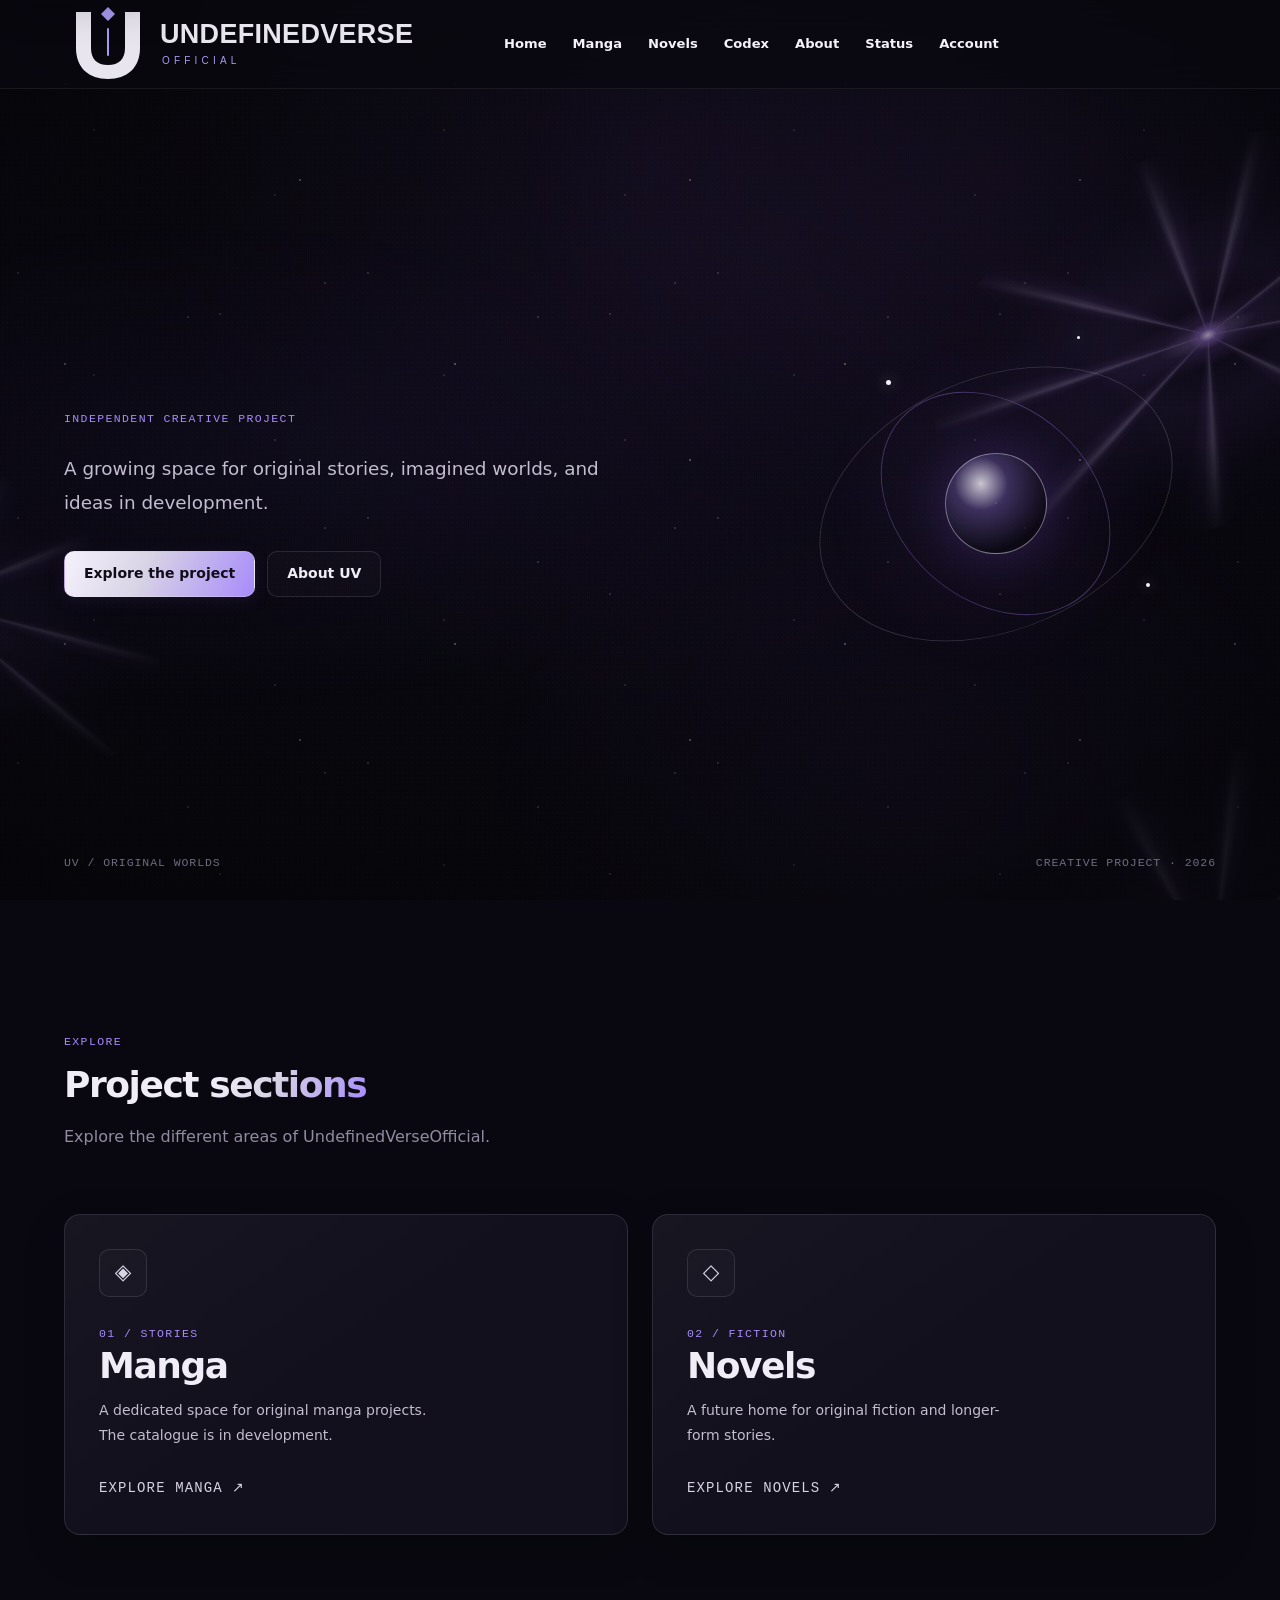
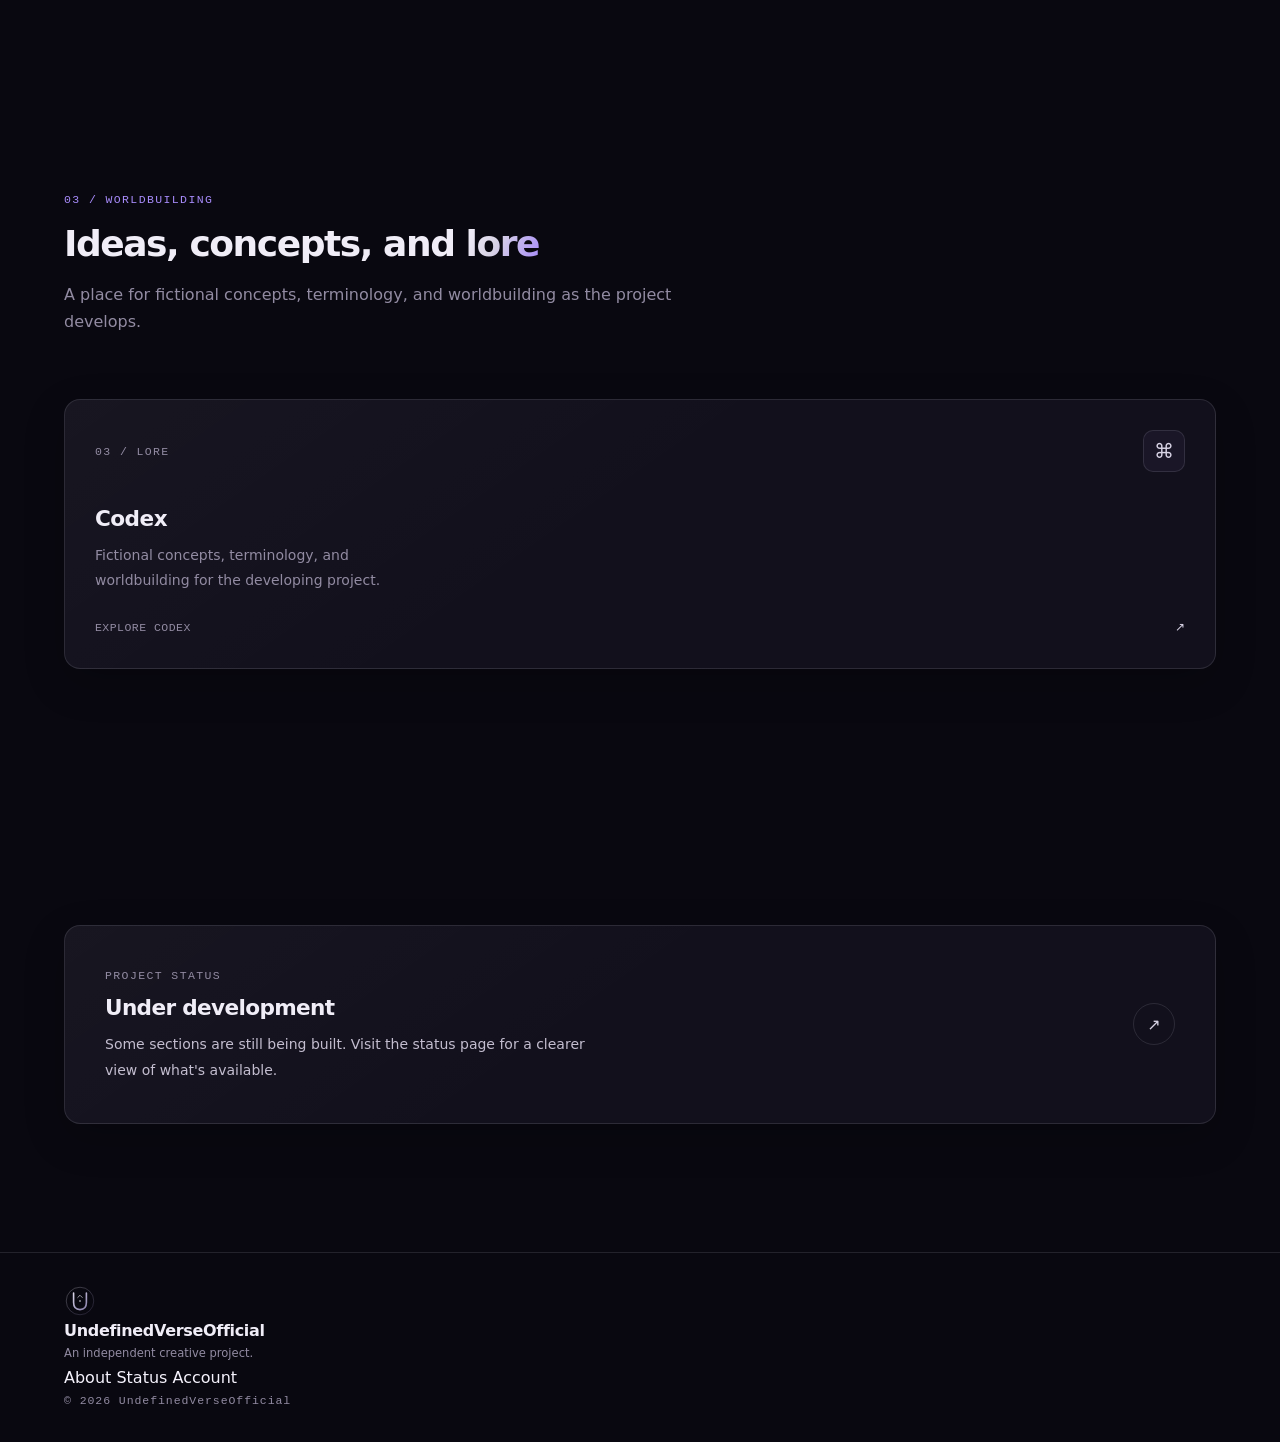
==== commit b9a50482: "Update index.html" ====
--- a/index.html
+++ b/index.html
@@ -1,3 +1,4 @@
+
 <!DOCTYPE html>
 <html lang="en">
 <head>
@@ -27,6 +28,72 @@
   <link rel="stylesheet" href="assets/css/animations.css">
   <link rel="stylesheet" href="assets/css/responsive.css">
   <link rel="stylesheet" href="assets/css/accessibility.css">
+
+  <!-- Keep navigation visible without the hamburger menu. -->
+  <style>
+    .site-header__inner {
+      display: flex;
+      flex-wrap: wrap;
+      align-items: center;
+      justify-content: space-between;
+      gap: 16px;
+    }
+
+    .site-nav {
+      display: flex !important;
+      flex-wrap: wrap;
+      align-items: center;
+      justify-content: center;
+      gap: 8px 18px;
+      width: auto;
+      max-width: 100%;
+      position: static !important;
+      visibility: visible !important;
+      opacity: 1 !important;
+      transform: none !important;
+      pointer-events: auto !important;
+    }
+
+    .site-nav a {
+      display: inline-flex;
+      align-items: center;
+      padding: 8px 4px;
+      text-decoration: none;
+    }
+
+    .site-nav a:focus-visible {
+      outline: 2px solid #b9a3ff;
+      outline-offset: 4px;
+      border-radius: 4px;
+    }
+
+    @media (max-width: 760px) {
+      .site-header__inner {
+        flex-direction: column;
+        align-items: center;
+      }
+
+      .site-logo {
+        max-width: 100%;
+      }
+
+      .site-logo img {
+        display: block;
+        max-width: 100%;
+        height: auto;
+      }
+
+      .site-nav {
+        width: 100%;
+        justify-content: center;
+        gap: 4px 14px;
+      }
+
+      .site-nav a {
+        font-size: 0.9rem;
+      }
+    }
+  </style>
 </head>
 
 <body>
@@ -48,6 +115,7 @@
     <div class="cosmos__vignette"></div>
   </div>
 
+  <!-- Header with permanently visible navigation -->
   <header class="site-header">
     <div class="site-header__inner">
       <a
@@ -63,46 +131,21 @@
         >
       </a>
 
-      <button
-        class="nav-toggle"
-        type="button"
-        aria-expanded="false"
-        aria-controls="primary-navigation"
-        aria-label="Open navigation"
-      >
-        <svg
-          class="icon"
-          width="24"
-          height="24"
-          viewBox="0 0 24 24"
-          fill="none"
-          stroke="currentColor"
-          stroke-width="1.7"
-          stroke-linecap="round"
-          aria-hidden="true"
-        >
-          <path d="M4 7H20M4 12H20M4 17H20"/>
-        </svg>
-      </button>
-
-      <nav
-        class="site-nav"
-        id="primary-navigation"
-        aria-label="Main navigation"
-      >
+      <nav class="site-nav" aria-label="Main navigation">
         <a href="index.html" aria-current="page">Home</a>
         <a href="pages/manga.html">Manga</a>
         <a href="pages/novels.html">Novels</a>
         <a href="pages/codex.html">Codex</a>
         <a href="pages/about.html">About</a>
         <a href="pages/status.html">Status</a>
+        <a href="pages/account.html">Account</a>
       </nav>
     </div>
   </header>
 
   <main id="main-content">
 
-    <!-- Hero without the oversized title -->
+    <!-- Hero -->
     <section class="hero section" aria-label="Introduction">
       <div class="hero__content">
         <p class="eyebrow">INDEPENDENT CREATIVE PROJECT</p>
@@ -285,6 +328,7 @@
       <nav aria-label="Footer navigation">
         <a href="pages/about.html">About</a>
         <a href="pages/status.html">Status</a>
+        <a href="pages/account.html">Account</a>
       </nav>
 
       <p class="site-footer__copyright">
@@ -295,4 +339,4 @@
 
   <script type="module" src="assets/js/main.js"></script>
 </body>
-</html>+</html>
--- a/assets/css/background.css
+++ b/assets/css/background.css
@@ -1,6 +1,6 @@
 /*
  * UNDEFINEDVERSEOFFICIAL
- * CSS-generated cosmic background
+ * Static cosmic background — lightweight galaxy design
  * File: assets/css/background.css
  */
 
@@ -10,8 +10,8 @@
   z-index: var(--z-background, -1);
   overflow: hidden;
   pointer-events: none;
-  background: #08080b;
   isolation: isolate;
+  background: #07070b;
 }
 
 .cosmos__base,
@@ -21,181 +21,224 @@
 .cosmos__grain,
 .cosmos__vignette {
   position: absolute;
+  pointer-events: none;
+}
+
+.cosmos__base,
+.cosmos__nebula,
+.cosmos__stars,
+.cosmos__grain,
+.cosmos__vignette {
   inset: 0;
-  pointer-events: none;
-}
-
+}
+
+/* Deep black space with restrained violet atmosphere */
 .cosmos__base {
   background:
-    radial-gradient(ellipse at 50% 45%, #171020 0%, transparent 58%),
-    linear-gradient(180deg, #08080b 0%, #0c0913 55%, #08080b 100%);
-}
-
-/* Diffuse violet atmosphere */
+    radial-gradient(
+      ellipse at 50% 18%,
+      rgba(48, 30, 75, 0.25),
+      transparent 55%
+    ),
+    linear-gradient(
+      180deg,
+      #07070b 0%,
+      #0a0811 48%,
+      #07070b 100%
+    );
+}
+
+/* Broad nebula clouds — no blur filters or animation */
 .cosmos__nebula {
-  inset: -25%;
-  opacity: 0.65;
+  inset: 0;
+  opacity: 0.75;
   background:
-    radial-gradient(ellipse at 75% 24%,
-      rgba(105, 57, 177, 0.24), transparent 27%),
-    radial-gradient(ellipse at 18% 62%,
-      rgba(70, 45, 132, 0.2), transparent 30%),
-    radial-gradient(ellipse at 78% 82%,
-      rgba(86, 48, 150, 0.18), transparent 26%);
-  filter: blur(28px);
-  animation: uv-nebula-drift 45s ease-in-out infinite alternate;
-}
-
-/* CSS spiral galaxy construction */
+    radial-gradient(
+      ellipse at 78% 20%,
+      rgba(105, 64, 159, 0.15),
+      transparent 35%
+    ),
+    radial-gradient(
+      ellipse at 15% 52%,
+      rgba(70, 52, 135, 0.13),
+      transparent 38%
+    ),
+    radial-gradient(
+      ellipse at 70% 85%,
+      rgba(92, 52, 145, 0.12),
+      transparent 33%
+    );
+}
+
+/* Shared galaxy structure */
 .cosmos__galaxy {
   inset: auto;
-  width: clamp(280px, 62vw, 680px);
+  width: clamp(280px, 48vw, 580px);
   aspect-ratio: 1;
   border-radius: 50%;
-  opacity: 0.78;
+  opacity: 0.72;
+
+  /*
+   * Layered elliptical light and curved spiral-like arms.
+   * Static gradients avoid continuous GPU animation.
+   */
   background:
-    radial-gradient(ellipse at center,
-      rgba(238, 221, 255, 0.95) 0%,
-      rgba(177, 126, 255, 0.72) 2%,
-      rgba(111, 67, 183, 0.38) 6%,
-      transparent 14%),
+    /* Bright galactic nucleus */
+    radial-gradient(
+      ellipse at 50% 50%,
+      rgba(255, 250, 255, 0.98) 0%,
+      rgba(222, 197, 255, 0.92) 0.8%,
+      rgba(168, 119, 238, 0.58) 2.2%,
+      rgba(111, 73, 171, 0.23) 5%,
+      transparent 11%
+    ),
+
+    /* Inner luminous disk */
+    radial-gradient(
+      ellipse 22% 8% at 50% 50%,
+      rgba(222, 202, 255, 0.45),
+      rgba(140, 101, 205, 0.18) 42%,
+      transparent 100%
+    ),
+
+    /* Spiral arm highlights */
     repeating-conic-gradient(
-      from 10deg at 50% 50%,
-      transparent 0deg 12deg,
-      rgba(147, 95, 235, 0.12) 15deg,
-      rgba(205, 177, 255, 0.38) 18deg,
-      transparent 24deg 38deg
-    ),
-    radial-gradient(ellipse at center,
-      transparent 12%,
-      rgba(109, 71, 180, 0.18) 28%,
-      rgba(154, 109, 226, 0.12) 40%,
-      transparent 68%);
+      from 12deg at 50% 50%,
+      transparent 0deg 9deg,
+      rgba(189, 151, 255, 0.08) 12deg,
+      rgba(224, 207, 255, 0.34) 14deg,
+      rgba(141, 103, 205, 0.14) 17deg,
+      transparent 22deg 42deg
+    ),
+
+    /* Diffuse outer halo */
+    radial-gradient(
+      ellipse at center,
+      transparent 0%,
+      rgba(130, 88, 194, 0.15) 25%,
+      rgba(101, 74, 153, 0.10) 43%,
+      transparent 69%
+    );
+
   -webkit-mask-image: radial-gradient(
     ellipse at center,
     #000 0%,
-    rgba(0, 0, 0, 0.9) 35%,
-    transparent 72%
-  );
+    rgba(0, 0, 0, 0.95) 38%,
+    rgba(0, 0, 0, 0.45) 58%,
+    transparent 74%
+  );
+
   mask-image: radial-gradient(
     ellipse at center,
     #000 0%,
-    rgba(0, 0, 0, 0.9) 35%,
-    transparent 72%
-  );
-  filter: blur(1.4px);
-  animation: uv-galaxy-drift 100s ease-in-out infinite alternate;
-}
-
+    rgba(0, 0, 0, 0.95) 38%,
+    rgba(0, 0, 0, 0.45) 58%,
+    transparent 74%
+  );
+
+  filter: none;
+  animation: none !important;
+}
+
+/* Upper-right galaxy */
 .cosmos__galaxy--one {
-  top: 8%;
-  right: -20%;
-  transform: rotate(-22deg) scaleY(0.72);
-}
-
+  top: 5%;
+  right: -17%;
+  transform: rotate(-24deg) scaleY(0.64);
+}
+
+/* Left-side galaxy */
 .cosmos__galaxy--two {
-  top: 43%;
-  left: -28%;
-  width: clamp(260px, 54vw, 560px);
-  opacity: 0.58;
-  transform: rotate(25deg) scaleY(0.65);
-  animation-direction: alternate-reverse;
-  animation-duration: 125s;
-}
-
+  top: 39%;
+  left: -25%;
+  width: clamp(260px, 43vw, 500px);
+  opacity: 0.52;
+  transform: rotate(28deg) scaleY(0.58);
+}
+
+/* Lower-right galaxy */
 .cosmos__galaxy--three {
   top: 73%;
-  right: -18%;
-  width: clamp(300px, 66vw, 700px);
-  opacity: 0.5;
-  transform: rotate(-35deg) scaleY(0.7);
-  animation-duration: 145s;
-}
-
-/* Star fields */
-.cosmos__stars {
+  right: -19%;
+  width: clamp(290px, 51vw, 620px);
+  opacity: 0.44;
+  transform: rotate(-32deg) scaleY(0.62);
+}
+
+/* Distant stars */
+.cosmos__stars--far {
+  opacity: 0.48;
+  background-image:
+    radial-gradient(1px 1px at 18px 28px, #fff, transparent 100%),
+    radial-gradient(1px 1px at 94px 130px, #c9b7ed, transparent 100%),
+    radial-gradient(1px 1px at 188px 72px, #fff, transparent 100%),
+    radial-gradient(1px 1px at 275px 195px, #d9d0f0, transparent 100%),
+    radial-gradient(1px 1px at 325px 38px, #fff, transparent 100%);
+  background-size: 350px 245px;
   background-repeat: repeat;
-}
-
-.cosmos__stars--far {
+  animation: none !important;
+}
+
+/* A smaller number of brighter foreground stars */
+.cosmos__stars--near {
   opacity: 0.5;
   background-image:
-    radial-gradient(1px 1px at 20px 30px, #fff, transparent),
-    radial-gradient(1px 1px at 120px 100px, #cdb8ff, transparent),
-    radial-gradient(1.5px 1.5px at 210px 170px, #fff, transparent),
-    radial-gradient(1px 1px at 300px 60px, #d8caff, transparent);
-  background-size: 340px 250px;
-  animation: uv-stars-far 180s linear infinite;
-}
-
-.cosmos__stars--near {
-  opacity: 0.38;
-  background-image:
-    radial-gradient(2px 2px at 70px 80px, #fff, transparent),
-    radial-gradient(1.5px 1.5px at 250px 190px, #e2d4ff, transparent),
-    radial-gradient(1px 1px at 180px 35px, #fff, transparent);
-  background-size: 370px 290px;
-  animation: uv-stars-near 120s linear infinite;
-}
-
-/* Subtle film grain */
+    radial-gradient(1.5px 1.5px at 65px 84px, #fff, transparent 100%),
+    radial-gradient(1px 1px at 220px 34px, #e6d8ff, transparent 100%),
+    radial-gradient(1.5px 1.5px at 300px 180px, #fff, transparent 100%);
+  background-size: 390px 280px;
+  background-repeat: repeat;
+  animation: none !important;
+}
+
+/* Fine texture without SVG turbulence or expensive filters */
 .cosmos__grain {
-  opacity: 0.1;
-  background-image: url("data:image/svg+xml,%3Csvg viewBox='0 0 180 180' xmlns='http://www.w3.org/2000/svg'%3E%3Cfilter id='n'%3E%3CfeTurbulence type='fractalNoise' baseFrequency='.9' numOctaves='3' stitchTiles='stitch'/%3E%3C/filter%3E%3Crect width='100%25' height='100%25' filter='url(%23n)' opacity='.3'/%3E%3C/svg%3E");
-}
-
-/* Keep the edges darker for readable text */
+  opacity: 0.035;
+  background-image: radial-gradient(
+    rgba(255, 255, 255, 0.65) 0.45px,
+    transparent 0.7px
+  );
+  background-size: 5px 5px;
+}
+
+/* Darken edges while preserving the central space */
 .cosmos__vignette {
   background: radial-gradient(
     ellipse at center,
-    transparent 30%,
-    rgba(5, 4, 9, 0.3) 72%,
-    rgba(5, 4, 9, 0.78) 100%
-  );
-}
-
-@keyframes uv-nebula-drift {
-  from { transform: translate3d(-1%, 0, 0) scale(1); }
-  to { transform: translate3d(1%, 1%, 0) scale(1.04); }
-}
-
-@keyframes uv-galaxy-drift {
-  from { translate: -0.5% -0.3%; }
-  to { translate: 0.7% 0.5%; }
-}
-
-@keyframes uv-stars-far {
-  from { background-position: 0 0; }
-  to { background-position: 340px 250px; }
-}
-
-@keyframes uv-stars-near {
-  from { background-position: 0 0; }
-  to { background-position: -370px 290px; }
-}
-
+    transparent 28%,
+    rgba(5, 4, 9, 0.28) 72%,
+    rgba(5, 4, 9, 0.72) 100%
+  );
+}
+
+/* Small screens */
 @media (max-width: 600px) {
   .cosmos__galaxy--one {
-    top: 12%;
-    right: -45%;
+    top: 7%;
+    right: -48%;
+    width: 360px;
   }
 
   .cosmos__galaxy--two {
-    top: 46%;
-    left: -43%;
+    top: 43%;
+    left: -48%;
+    width: 310px;
   }
 
   .cosmos__galaxy--three {
     top: 76%;
-    right: -42%;
-  }
-}
-
+    right: -48%;
+    width: 370px;
+  }
+}
+
+/* Accessibility */
 @media (prefers-reduced-motion: reduce) {
-  .cosmos__nebula,
-  .cosmos__galaxy,
-  .cosmos__stars--far,
-  .cosmos__stars--near {
+  .cosmos,
+  .cosmos *,
+  .cosmos *::before,
+  .cosmos *::after {
     animation: none !important;
+    transition: none !important;
   }
 }
--- a/assets/css/animations.css
+++ b/assets/css/animations.css
@@ -1,143 +1,66 @@
 /*
  * UNDEFINEDVERSEOFFICIAL
- * Cosmic animations & transitions
+ * Lightweight animations for mobile performance
  * File: assets/css/animations.css
  */
 
-/* =========================================
-   1. COSMIC BACKGROUND
-   ========================================= */
-
-/* Keep the background atmospheric rather than distracting. */
-.cosmos__galaxy {
-  transform-origin: center;
-  animation: uv-galaxy-drift 100s ease-in-out infinite alternate;
+/* Keep the cosmic background static */
+.cosmos__galaxy,
+.cosmos__nebula,
+.cosmos__stars,
+.cosmos__stars--far,
+.cosmos__stars--near {
+  animation: none !important;
 }
 
-.cosmos__galaxy--one {
-  animation-duration: 115s;
-}
-
-.cosmos__galaxy--two {
-  animation-duration: 135s;
-  animation-direction: alternate-reverse;
-}
-
-.cosmos__galaxy--three {
-  animation-duration: 150s;
-}
-
-@keyframes uv-galaxy-drift {
-  from {
-    translate: -0.6% -0.4%;
-  }
-
-  to {
-    translate: 0.8% 0.6%;
-  }
-}
-
-/*
- * Background.css already defines the nebula and star animations.
- * Do not redefine their animation names here.
- */
-
-/* =========================================
-   2. HERO ENTRANCE
-   ========================================= */
-
+/* Simple hero entrance */
 @keyframes uv-hero-enter {
   from {
     opacity: 0;
-    translate: 0 12px;
+    transform: translateY(8px);
   }
 
   to {
     opacity: 1;
-    translate: 0 0;
+    transform: translateY(0);
   }
 }
 
 .hero__content > .eyebrow,
-.hero__title,
 .hero__description,
-.hero__actions {
-  animation: uv-hero-enter 800ms cubic-bezier(0.2, 0.7, 0.2, 1) both;
+.hero__actions,
+.hero__visual {
+  animation: uv-hero-enter 450ms ease-out both;
 }
 
 .hero__content > .eyebrow {
-  animation-delay: 60ms;
-}
-
-.hero__title {
-  animation-delay: 120ms;
+  animation-delay: 50ms;
 }
 
 .hero__description {
-  animation-delay: 190ms;
+  animation-delay: 100ms;
 }
 
 .hero__actions {
-  animation-delay: 260ms;
+  animation-delay: 150ms;
 }
 
-/* Keep the decorative illustration independent of text entrance. */
 .hero__visual {
-  animation: uv-hero-enter 1000ms cubic-bezier(0.2, 0.7, 0.2, 1) both;
-  animation-delay: 160ms;
+  animation-delay: 100ms;
 }
 
-/* =========================================
-   3. HERO ORBITS
-   ========================================= */
-
-/*
- * Rotate only the inner visual elements.
- * Keep each orbit's existing ellipse transform intact.
- */
-
-.hero__orbit--outer {
-  animation: uv-orbit-turn 120s linear infinite;
-}
-
-.hero__orbit--inner {
-  animation: uv-orbit-turn 95s linear infinite reverse;
-}
-
+/* Keep orbit artwork stationary */
+.hero__orbit--outer,
+.hero__orbit--inner,
 .hero__orbit--third {
-  animation: uv-orbit-turn 145s linear infinite;
-}
-
-@keyframes uv-orbit-turn {
-  from {
-    rotate: 0deg;
-  }
-
-  to {
-    rotate: 360deg;
-  }
-}
-
-/* Gentle ambient glow */
-@keyframes uv-light-breathe {
-  0%,
-  100% {
-    opacity: 0.7;
-  }
-
-  50% {
-    opacity: 1;
-  }
+  animation: none !important;
 }
 
 .hero__visual::before {
-  animation: uv-light-breathe 14s ease-in-out infinite;
+  animation: none !important;
 }
 
-/* =========================================
-   4. INTERACTION TRANSITIONS
-   ========================================= */
-
+/* Lightweight hover feedback for devices that support hover */
 @media (hover: hover) and (pointer: fine) {
   .site-nav a,
   .button,
@@ -145,47 +68,20 @@
   .dimension-card,
   .codex-link {
     transition:
-      color var(--duration-fast, 180ms) ease,
-      border-color var(--duration-fast, 180ms) ease,
-      background-color var(--duration-fast, 180ms) ease,
-      box-shadow var(--duration-normal, 240ms) ease,
-      transform var(--duration-normal, 240ms) ease;
+      color 160ms ease,
+      border-color 160ms ease,
+      background-color 160ms ease,
+      transform 160ms ease;
   }
 }
 
-/* =========================================
-   5. REDUCED MOTION
-   ========================================= */
-
+/* Respect reduced-motion preferences */
 @media (prefers-reduced-motion: reduce) {
-  .cosmos__galaxy,
-  .cosmos__nebula,
-  .cosmos__stars,
-  .cosmos__stars--far,
-  .cosmos__stars--near,
-  .hero__content > .eyebrow,
-  .hero__title,
-  .hero__description,
-  .hero__actions,
-  .hero__visual,
-  .hero__orbit--outer,
-  .hero__orbit--inner,
-  .hero__orbit--third,
-  .hero__visual::before {
+  *,
+  *::before,
+  *::after {
     animation: none !important;
     transition: none !important;
-  }
-
-  .hero__content > .eyebrow,
-  .hero__title,
-  .hero__description,
-  .hero__actions,
-  .hero__visual {
-    opacity: 1;
-    translate: none;
-  }
-
-  .cosmos__canvas {
-    display: none;
+    scroll-behavior: auto !important;
   }
 }
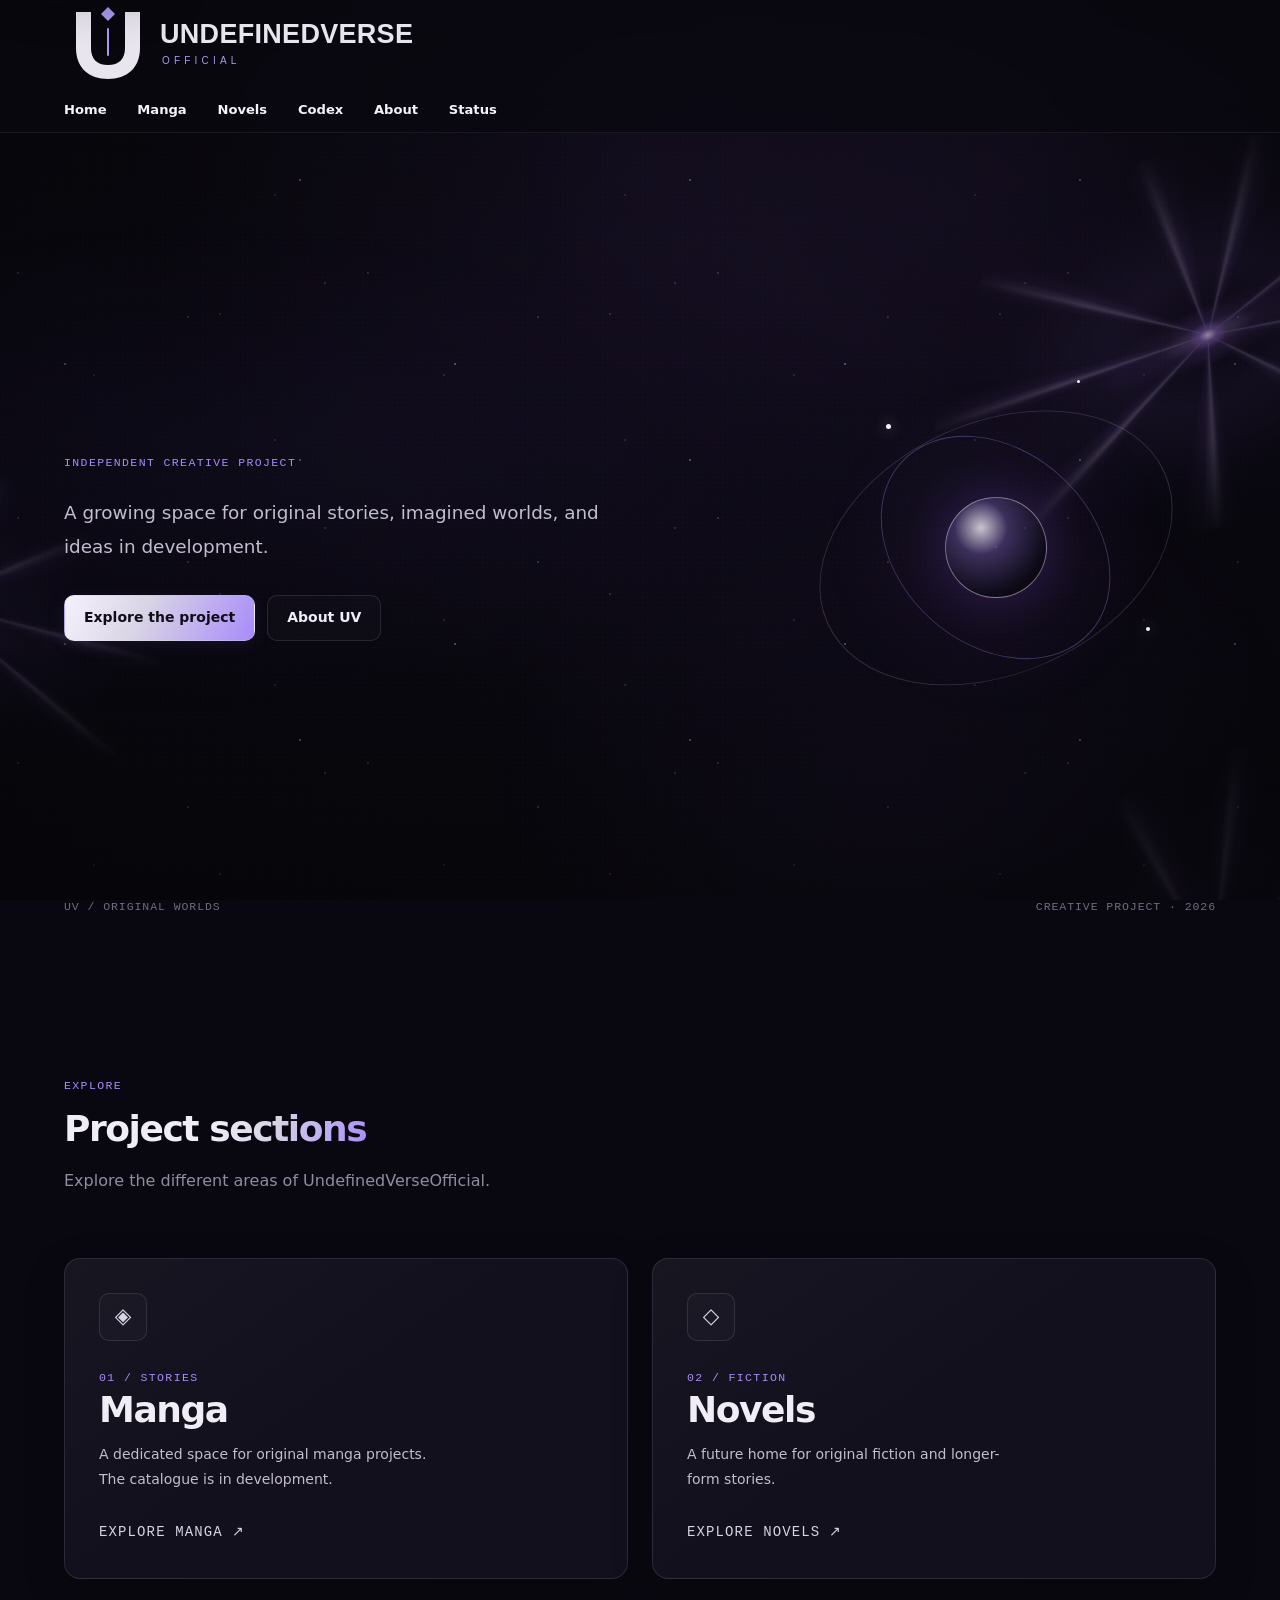
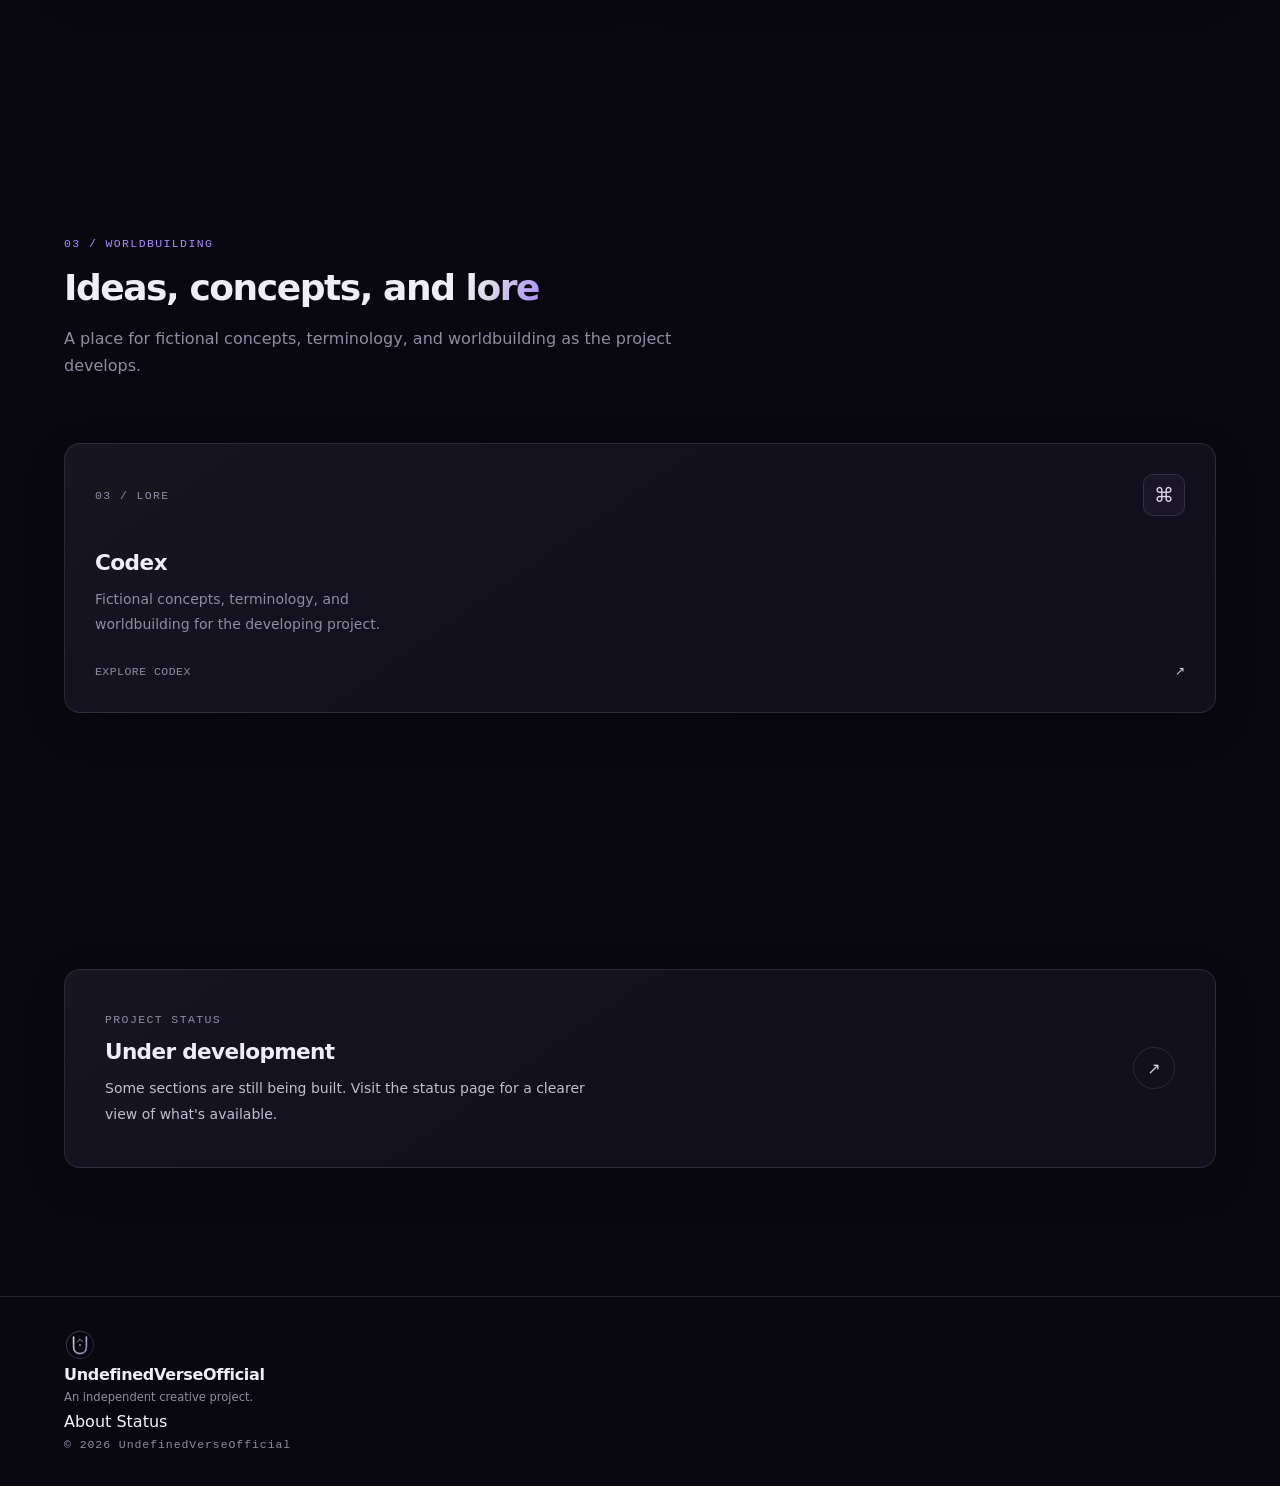
==== commit 4f69d305: "Update index.html" ====
--- a/index.html
+++ b/index.html
@@ -1,342 +1,273 @@
-
-<!DOCTYPE html>
-<html lang="en">
-<head>
-  <meta charset="UTF-8">
-  <meta name="viewport" content="width=device-width, initial-scale=1">
-  <meta name="theme-color" content="#08080b">
-  <meta name="color-scheme" content="dark">
-
-  <meta
-    name="description"
-    content="UndefinedVerseOfficial — an independent creative project for original stories, imagined worlds, manga, novels, and fictional lore."
-  >
-
-  <title>UndefinedVerseOfficial</title>
-
-  <link rel="icon" href="assets/icons/favicon.svg" type="image/svg+xml">
-  <link rel="manifest" href="manifest.webmanifest">
-
-  <link rel="stylesheet" href="assets/css/tokens.css">
-  <link rel="stylesheet" href="assets/css/reset.css">
-  <link rel="stylesheet" href="assets/css/typography.css">
-  <link rel="stylesheet" href="assets/css/layout.css">
-  <link rel="stylesheet" href="assets/css/background.css">
-  <link rel="stylesheet" href="assets/css/logo.css">
-  <link rel="stylesheet" href="assets/css/navigation.css">
-  <link rel="stylesheet" href="assets/css/cards.css">
-  <link rel="stylesheet" href="assets/css/animations.css">
-  <link rel="stylesheet" href="assets/css/responsive.css">
-  <link rel="stylesheet" href="assets/css/accessibility.css">
-
-  <!-- Keep navigation visible without the hamburger menu. -->
-  <style>
-    .site-header__inner {
-      display: flex;
-      flex-wrap: wrap;
-      align-items: center;
-      justify-content: space-between;
-      gap: 16px;
-    }
-
-    .site-nav {
-      display: flex !important;
-      flex-wrap: wrap;
-      align-items: center;
-      justify-content: center;
-      gap: 8px 18px;
-      width: auto;
-      max-width: 100%;
-      position: static !important;
-      visibility: visible !important;
-      opacity: 1 !important;
-      transform: none !important;
-      pointer-events: auto !important;
-    }
-
-    .site-nav a {
-      display: inline-flex;
-      align-items: center;
-      padding: 8px 4px;
-      text-decoration: none;
-    }
-
-    .site-nav a:focus-visible {
-      outline: 2px solid #b9a3ff;
-      outline-offset: 4px;
-      border-radius: 4px;
-    }
-
-    @media (max-width: 760px) {
-      .site-header__inner {
-        flex-direction: column;
-        align-items: center;
-      }
-
-      .site-logo {
-        max-width: 100%;
-      }
-
-      .site-logo img {
-        display: block;
-        max-width: 100%;
-        height: auto;
-      }
-
-      .site-nav {
-        width: 100%;
-        justify-content: center;
-        gap: 4px 14px;
-      }
-
-      .site-nav a {
-        font-size: 0.9rem;
-      }
-    }
-  </style>
-</head>
-
-<body>
-  <a class="skip-link" href="#main-content">Skip to content</a>
-
-  <!-- CSS-generated cosmic background -->
-  <div class="cosmos" aria-hidden="true">
-    <div class="cosmos__base"></div>
-    <div class="cosmos__nebula"></div>
-
-    <div class="cosmos__galaxy cosmos__galaxy--one"></div>
-    <div class="cosmos__galaxy cosmos__galaxy--two"></div>
-    <div class="cosmos__galaxy cosmos__galaxy--three"></div>
-
-    <div class="cosmos__stars cosmos__stars--far"></div>
-    <div class="cosmos__stars cosmos__stars--near"></div>
-
-    <div class="cosmos__grain"></div>
-    <div class="cosmos__vignette"></div>
-  </div>
-
-  <!-- Header with permanently visible navigation -->
-  <header class="site-header">
-    <div class="site-header__inner">
-      <a
-        class="site-logo"
-        href="index.html"
-        aria-label="UndefinedVerseOfficial home"
-      >
-        <img
-          src="assets/icons/uv-logo.svg"
-          alt="UndefinedVerseOfficial"
-          width="420"
-          height="88"
-        >
-      </a>
-
-      <nav class="site-nav" aria-label="Main navigation">
-        <a href="index.html" aria-current="page">Home</a>
-        <a href="pages/manga.html">Manga</a>
-        <a href="pages/novels.html">Novels</a>
-        <a href="pages/codex.html">Codex</a>
-        <a href="pages/about.html">About</a>
-        <a href="pages/status.html">Status</a>
-        <a href="pages/account.html">Account</a>
-      </nav>
-    </div>
-  </header>
-
-  <main id="main-content">
-
-    <!-- Hero -->
-    <section class="hero section" aria-label="Introduction">
-      <div class="hero__content">
-        <p class="eyebrow">INDEPENDENT CREATIVE PROJECT</p>
-
-        <p class="hero__description">
-          A growing space for original stories, imagined worlds,
-          and ideas in development.
-        </p>
-
-        <div class="hero__actions">
-          <a class="button button--primary" href="#explore">
-            Explore the project
-          </a>
-
-          <a class="button button--quiet" href="pages/about.html">
-            About UV
-          </a>
-        </div>
-      </div>
-
-      <!-- Abstract CSS illustration -->
-      <div class="hero__visual" aria-hidden="true">
-        <div class="hero__orbit hero__orbit--outer"></div>
-        <div class="hero__orbit hero__orbit--inner"></div>
-        <div class="hero__orbit hero__orbit--third"></div>
-        <div class="hero__core"></div>
-        <span class="hero__spark hero__spark--one"></span>
-        <span class="hero__spark hero__spark--two"></span>
-        <span class="hero__spark hero__spark--three"></span>
-      </div>
-
-      <div class="hero__index" aria-hidden="true">
-        <span>UV / ORIGINAL WORLDS</span>
-        <span>CREATIVE PROJECT · 2026</span>
-      </div>
-    </section>
-
-    <!-- Project sections -->
-    <section
-      class="section"
-      id="explore"
-      aria-labelledby="explore-title"
-    >
-      <div class="section-heading">
-        <p class="eyebrow">EXPLORE</p>
-
-        <h2 id="explore-title">
-          Project <span>sections</span>
-        </h2>
-
-        <p>
-          Explore the different areas of UndefinedVerseOfficial.
-        </p>
-      </div>
-
-      <div class="category-grid">
-        <a
-          class="category-card"
-          href="pages/manga.html"
-          data-work-title="manga"
-          data-catalogue-status="in-development"
-        >
-          <div class="category-card__icon" aria-hidden="true">◈</div>
-
-          <p class="eyebrow">01 / STORIES</p>
-
-          <h3 class="category-card__title">Manga</h3>
-
-          <p class="category-card__description">
-            A dedicated space for original manga projects.
-            The catalogue is in development.
-          </p>
-
-          <span class="category-card__action">
-            Explore Manga
-            <span class="category-card__arrow" aria-hidden="true">↗</span>
-          </span>
-        </a>
-
-        <a
-          class="category-card"
-          href="pages/novels.html"
-          data-work-title="novels"
-          data-catalogue-status="in-development"
-        >
-          <div class="category-card__icon" aria-hidden="true">◇</div>
-
-          <p class="eyebrow">02 / FICTION</p>
-
-          <h3 class="category-card__title">Novels</h3>
-
-          <p class="category-card__description">
-            A future home for original fiction and longer-form stories.
-          </p>
-
-          <span class="category-card__action">
-            Explore Novels
-            <span class="category-card__arrow" aria-hidden="true">↗</span>
-          </span>
-        </a>
-      </div>
-    </section>
-
-    <!-- Worldbuilding -->
-    <section class="section" aria-labelledby="codex-title">
-      <div class="section-heading">
-        <p class="eyebrow">03 / WORLDBUILDING</p>
-
-        <h2 id="codex-title">
-          Ideas, concepts, and <span>lore</span>
-        </h2>
-
-        <p>
-          A place for fictional concepts, terminology, and worldbuilding
-          as the project develops.
-        </p>
-      </div>
-
-      <a
-        class="dimension-card"
-        href="pages/codex.html"
-        data-work-title="codex"
-        data-catalogue-status="in-development"
-      >
-        <span class="dimension-card__top">
-          <span class="dimension-card__index">03 / LORE</span>
-          <span class="dimension-card__symbol" aria-hidden="true">⌘</span>
-        </span>
-
-        <h3 class="dimension-card__title">Codex</h3>
-
-        <p class="dimension-card__description">
-          Fictional concepts, terminology, and worldbuilding
-          for the developing project.
-        </p>
-
-        <span class="dimension-card__footer">
-          <span>Explore Codex</span>
-          <span class="dimension-card__arrow" aria-hidden="true">↗</span>
-        </span>
-      </a>
-    </section>
-
-    <!-- Development status -->
-    <section class="section" aria-labelledby="status-title">
-      <a class="codex-link" href="pages/status.html">
-        <div class="codex-link__content">
-          <span class="codex-link__label">PROJECT STATUS</span>
-
-          <h2 class="codex-link__title" id="status-title">
-            Under development
-          </h2>
-
-          <p class="codex-link__description">
-            Some sections are still being built. Visit the status page
-            for a clearer view of what's available.
-          </p>
-        </div>
-
-        <span class="codex-link__arrow" aria-hidden="true">↗</span>
-      </a>
-    </section>
-
-  </main>
-
-  <footer class="site-footer">
-    <div class="site-footer__inner">
-      <a class="site-footer__brand" href="index.html">
-        <img
-          src="assets/icons/uv-mark.svg"
-          alt=""
-          width="32"
-          height="32"
-        >
-        <span>UndefinedVerseOfficial</span>
-      </a>
-
-      <p>An independent creative project.</p>
-
-      <nav aria-label="Footer navigation">
-        <a href="pages/about.html">About</a>
-        <a href="pages/status.html">Status</a>
-        <a href="pages/account.html">Account</a>
-      </nav>
-
-      <p class="site-footer__copyright">
-        © <span data-current-year>2026</span> UndefinedVerseOfficial
-      </p>
-    </div>
-  </footer>
-
-  <script type="module" src="assets/js/main.js"></script>
-</body>
-</html>
+<!DOCTYPE html>  <html lang="en">  
+<head>  
+  <meta charset="UTF-8">  
+  <meta name="viewport" content="width=device-width, initial-scale=1">  
+  <meta name="theme-color" content="#08080b">  
+  <meta name="color-scheme" content="dark">  <meta
+name="description"
+content="UndefinedVerseOfficial — an independent creative project for original stories, imagined worlds, manga, novels, and fictional lore."
+
+> 
+
+  <title>UndefinedVerseOfficial</title>    <link rel="icon" href="assets/icons/favicon.svg" type="image/svg+xml">  
+  <link rel="manifest" href="manifest.webmanifest">    <link rel="stylesheet" href="assets/css/tokens.css">  
+  <link rel="stylesheet" href="assets/css/reset.css">  
+  <link rel="stylesheet" href="assets/css/typography.css">  
+  <link rel="stylesheet" href="assets/css/layout.css">  
+  <link rel="stylesheet" href="assets/css/background.css">  
+  <link rel="stylesheet" href="assets/css/logo.css">  
+  <link rel="stylesheet" href="assets/css/navigation.css">  
+  <link rel="stylesheet" href="assets/css/cards.css">  
+  <link rel="stylesheet" href="assets/css/animations.css">  
+  <link rel="stylesheet" href="assets/css/responsive.css">  
+  <link rel="stylesheet" href="assets/css/accessibility.css">  
+</head>  <body>  
+  <a class="skip-link" href="#main-content">Skip to content</a>    <!-- CSS-generated cosmic background -->    <div class="cosmos" aria-hidden="true">  
+    <div class="cosmos__base"></div>  
+    <div class="cosmos__nebula"></div>  <div class="cosmos__galaxy cosmos__galaxy--one"></div>  
+<div class="cosmos__galaxy cosmos__galaxy--two"></div>  
+<div class="cosmos__galaxy cosmos__galaxy--three"></div>  
+
+<div class="cosmos__stars cosmos__stars--far"></div>  
+<div class="cosmos__stars cosmos__stars--near"></div>  
+
+<div class="cosmos__grain"></div>  
+<div class="cosmos__vignette"></div>
+
+  </div>    <header class="site-header">  
+    <div class="site-header__inner">  
+      <a  
+        class="site-logo"  
+        href="index.html"  
+        aria-label="UndefinedVerseOfficial home"  
+      >  
+        <img  
+          src="assets/icons/uv-logo.svg"  
+          alt="UndefinedVerseOfficial"  
+          width="420"  
+          height="88"  
+        >  
+      </a>  <button  
+    class="nav-toggle"  
+    type="button"  
+    aria-expanded="false"  
+    aria-controls="primary-navigation"  
+    aria-label="Open navigation"  
+  >  
+    <svg  
+      class="icon"  
+      width="24"  
+      height="24"  
+      viewBox="0 0 24 24"  
+      fill="none"  
+      stroke="currentColor"  
+      stroke-width="1.7"  
+      stroke-linecap="round"  
+      aria-hidden="true"  
+    >  
+      <path d="M4 7H20M4 12H20M4 17H20"/>  
+    </svg>  
+  </button>  
+
+  <nav  
+    class="site-nav"  
+    id="primary-navigation"  
+    aria-label="Main navigation"  
+  >  
+    <a href="index.html" aria-current="page">Home</a>  
+    <a href="pages/manga.html">Manga</a>  
+    <a href="pages/novels.html">Novels</a>  
+    <a href="pages/codex.html">Codex</a>  
+    <a href="pages/about.html">About</a>  
+    <a href="pages/status.html">Status</a>  
+  </nav>  
+</div>
+
+  </header>    <main id="main-content">  <!-- Hero without the oversized title -->  
+<section class="hero section" aria-label="Introduction">  
+  <div class="hero__content">  
+    <p class="eyebrow">INDEPENDENT CREATIVE PROJECT</p>  
+
+    <p class="hero__description">  
+      A growing space for original stories, imagined worlds,  
+      and ideas in development.  
+    </p>  
+
+    <div class="hero__actions">  
+      <a class="button button--primary" href="#explore">  
+        Explore the project  
+      </a>  
+
+      <a class="button button--quiet" href="pages/about.html">  
+        About UV  
+      </a>  
+    </div>  
+  </div>  
+
+  <!-- Abstract CSS illustration -->  
+  <div class="hero__visual" aria-hidden="true">  
+    <div class="hero__orbit hero__orbit--outer"></div>  
+    <div class="hero__orbit hero__orbit--inner"></div>  
+    <div class="hero__orbit hero__orbit--third"></div>  
+    <div class="hero__core"></div>  
+    <span class="hero__spark hero__spark--one"></span>  
+    <span class="hero__spark hero__spark--two"></span>  
+    <span class="hero__spark hero__spark--three"></span>  
+  </div>  
+
+  <div class="hero__index" aria-hidden="true">  
+    <span>UV / ORIGINAL WORLDS</span>  
+    <span>CREATIVE PROJECT · 2026</span>  
+  </div>  
+</section>  
+
+<!-- Project sections -->  
+<section  
+  class="section"  
+  id="explore"  
+  aria-labelledby="explore-title"  
+>  
+  <div class="section-heading">  
+    <p class="eyebrow">EXPLORE</p>  
+
+    <h2 id="explore-title">  
+      Project <span>sections</span>  
+    </h2>  
+
+    <p>  
+      Explore the different areas of UndefinedVerseOfficial.  
+    </p>  
+  </div>  
+
+  <div class="category-grid">  
+    <a  
+      class="category-card"  
+      href="pages/manga.html"  
+      data-work-title="manga"  
+      data-catalogue-status="in-development"  
+    >  
+      <div class="category-card__icon" aria-hidden="true">◈</div>  
+
+      <p class="eyebrow">01 / STORIES</p>  
+
+      <h3 class="category-card__title">Manga</h3>  
+
+      <p class="category-card__description">  
+        A dedicated space for original manga projects.  
+        The catalogue is in development.  
+      </p>  
+
+      <span class="category-card__action">  
+        Explore Manga  
+        <span class="category-card__arrow" aria-hidden="true">↗</span>  
+      </span>  
+    </a>  
+
+    <a  
+      class="category-card"  
+      href="pages/novels.html"  
+      data-work-title="novels"  
+      data-catalogue-status="in-development"  
+    >  
+      <div class="category-card__icon" aria-hidden="true">◇</div>  
+
+      <p class="eyebrow">02 / FICTION</p>  
+
+      <h3 class="category-card__title">Novels</h3>  
+
+      <p class="category-card__description">  
+        A future home for original fiction and longer-form stories.  
+      </p>  
+
+      <span class="category-card__action">  
+        Explore Novels  
+        <span class="category-card__arrow" aria-hidden="true">↗</span>  
+      </span>  
+    </a>  
+  </div>  
+</section>  
+
+<!-- Worldbuilding -->  
+<section class="section" aria-labelledby="codex-title">  
+  <div class="section-heading">  
+    <p class="eyebrow">03 / WORLDBUILDING</p>  
+
+    <h2 id="codex-title">  
+      Ideas, concepts, and <span>lore</span>  
+    </h2>  
+
+    <p>  
+      A place for fictional concepts, terminology, and worldbuilding  
+      as the project develops.  
+    </p>  
+  </div>  
+
+  <a  
+    class="dimension-card"  
+    href="pages/codex.html"  
+    data-work-title="codex"  
+    data-catalogue-status="in-development"  
+  >  
+    <span class="dimension-card__top">  
+      <span class="dimension-card__index">03 / LORE</span>  
+      <span class="dimension-card__symbol" aria-hidden="true">⌘</span>  
+    </span>  
+
+    <h3 class="dimension-card__title">Codex</h3>  
+
+    <p class="dimension-card__description">  
+      Fictional concepts, terminology, and worldbuilding  
+      for the developing project.  
+    </p>  
+
+    <span class="dimension-card__footer">  
+      <span>Explore Codex</span>  
+      <span class="dimension-card__arrow" aria-hidden="true">↗</span>  
+    </span>  
+  </a>  
+</section>  
+
+<!-- Development status -->  
+<section class="section" aria-labelledby="status-title">  
+  <a class="codex-link" href="pages/status.html">  
+    <div class="codex-link__content">  
+      <span class="codex-link__label">PROJECT STATUS</span>  
+
+      <h2 class="codex-link__title" id="status-title">  
+        Under development  
+      </h2>  
+
+      <p class="codex-link__description">  
+        Some sections are still being built. Visit the status page  
+        for a clearer view of what's available.  
+      </p>  
+    </div>  
+
+    <span class="codex-link__arrow" aria-hidden="true">↗</span>  
+  </a>  
+</section>
+
+  </main>    <footer class="site-footer">  
+    <div class="site-footer__inner">  
+      <a class="site-footer__brand" href="index.html">  
+        <img  
+          src="assets/icons/uv-mark.svg"  
+          alt=""  
+          width="32"  
+          height="32"  
+        >  
+        <span>UndefinedVerseOfficial</span>  
+      </a>  <p>An independent creative project.</p>  
+
+  <nav aria-label="Footer navigation">  
+    <a href="pages/about.html">About</a>  
+    <a href="pages/status.html">Status</a>  
+  </nav>  
+
+  <p class="site-footer__copyright">  
+    © <span data-current-year>2026</span> UndefinedVerseOfficial  
+  </p>  
+</div>
+
+  </footer>    <script type="module" src="assets/js/main.js"></script>  </body>  
+</html>
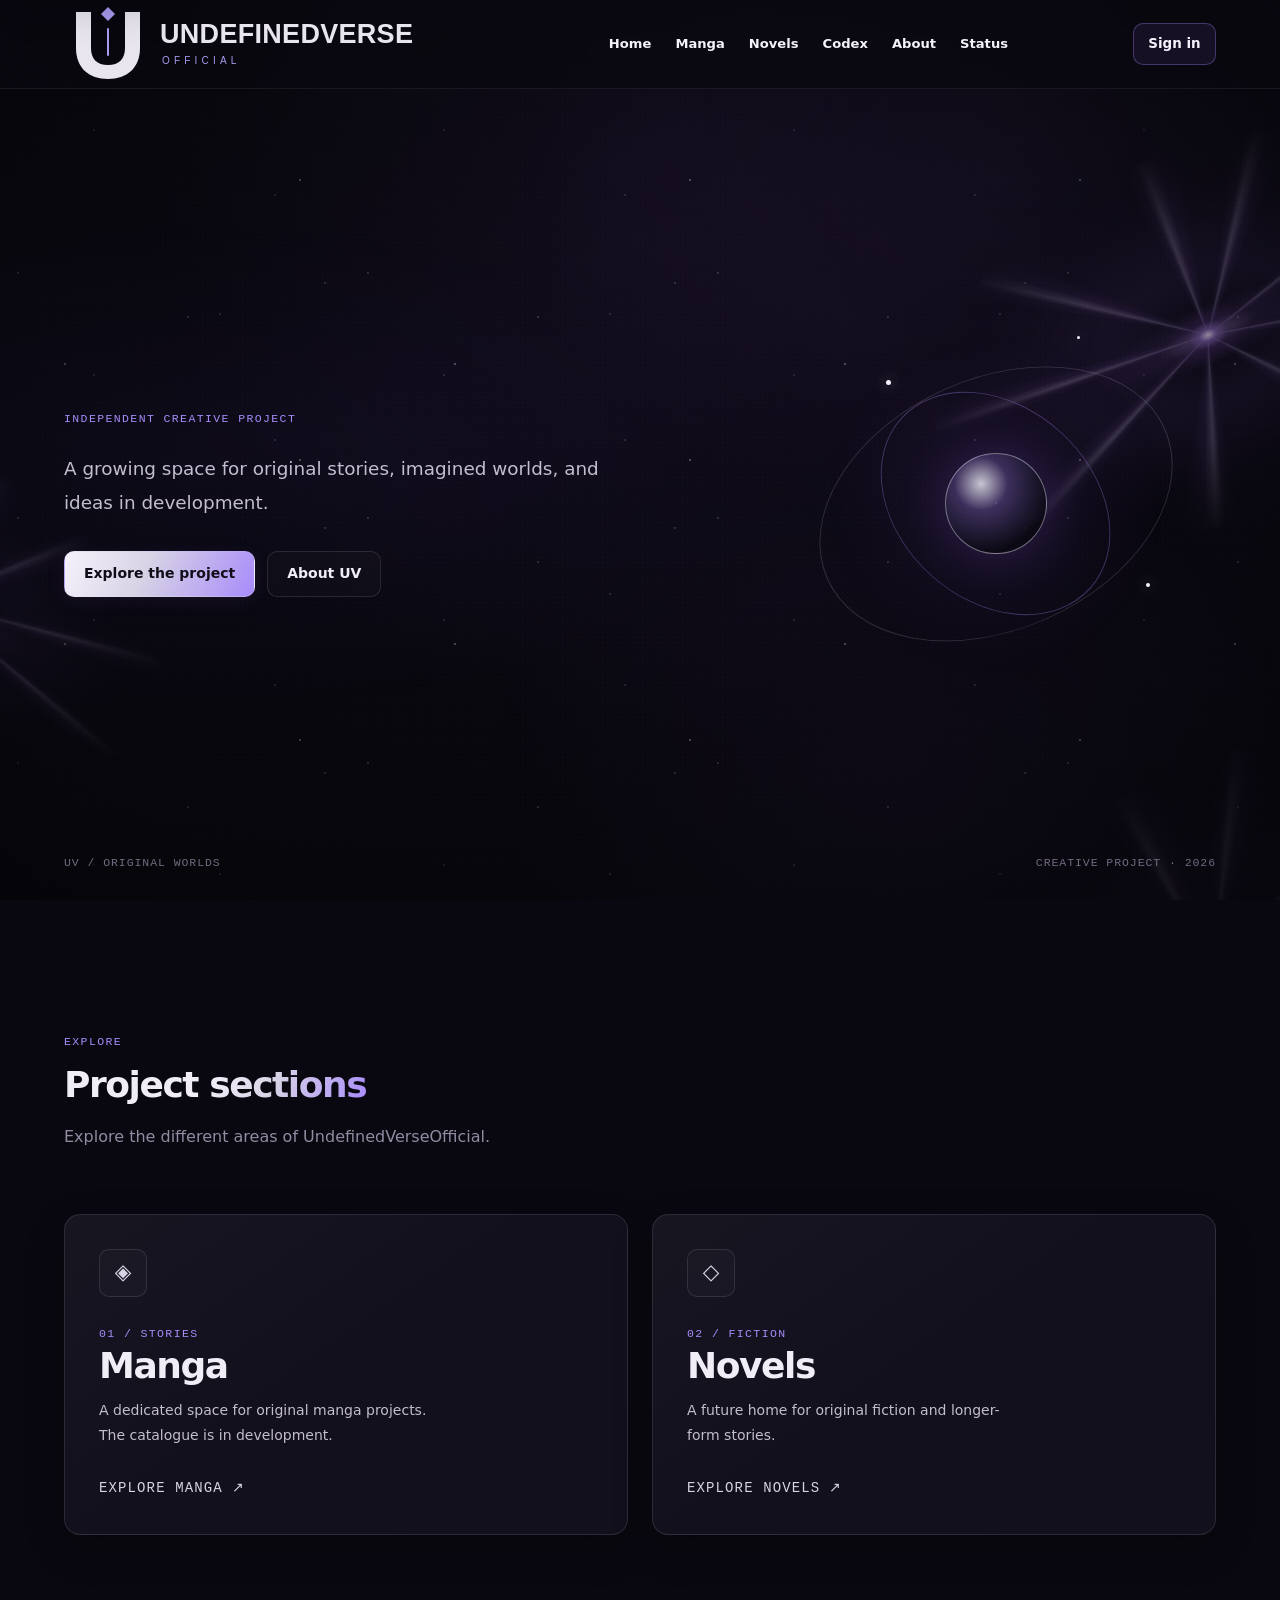
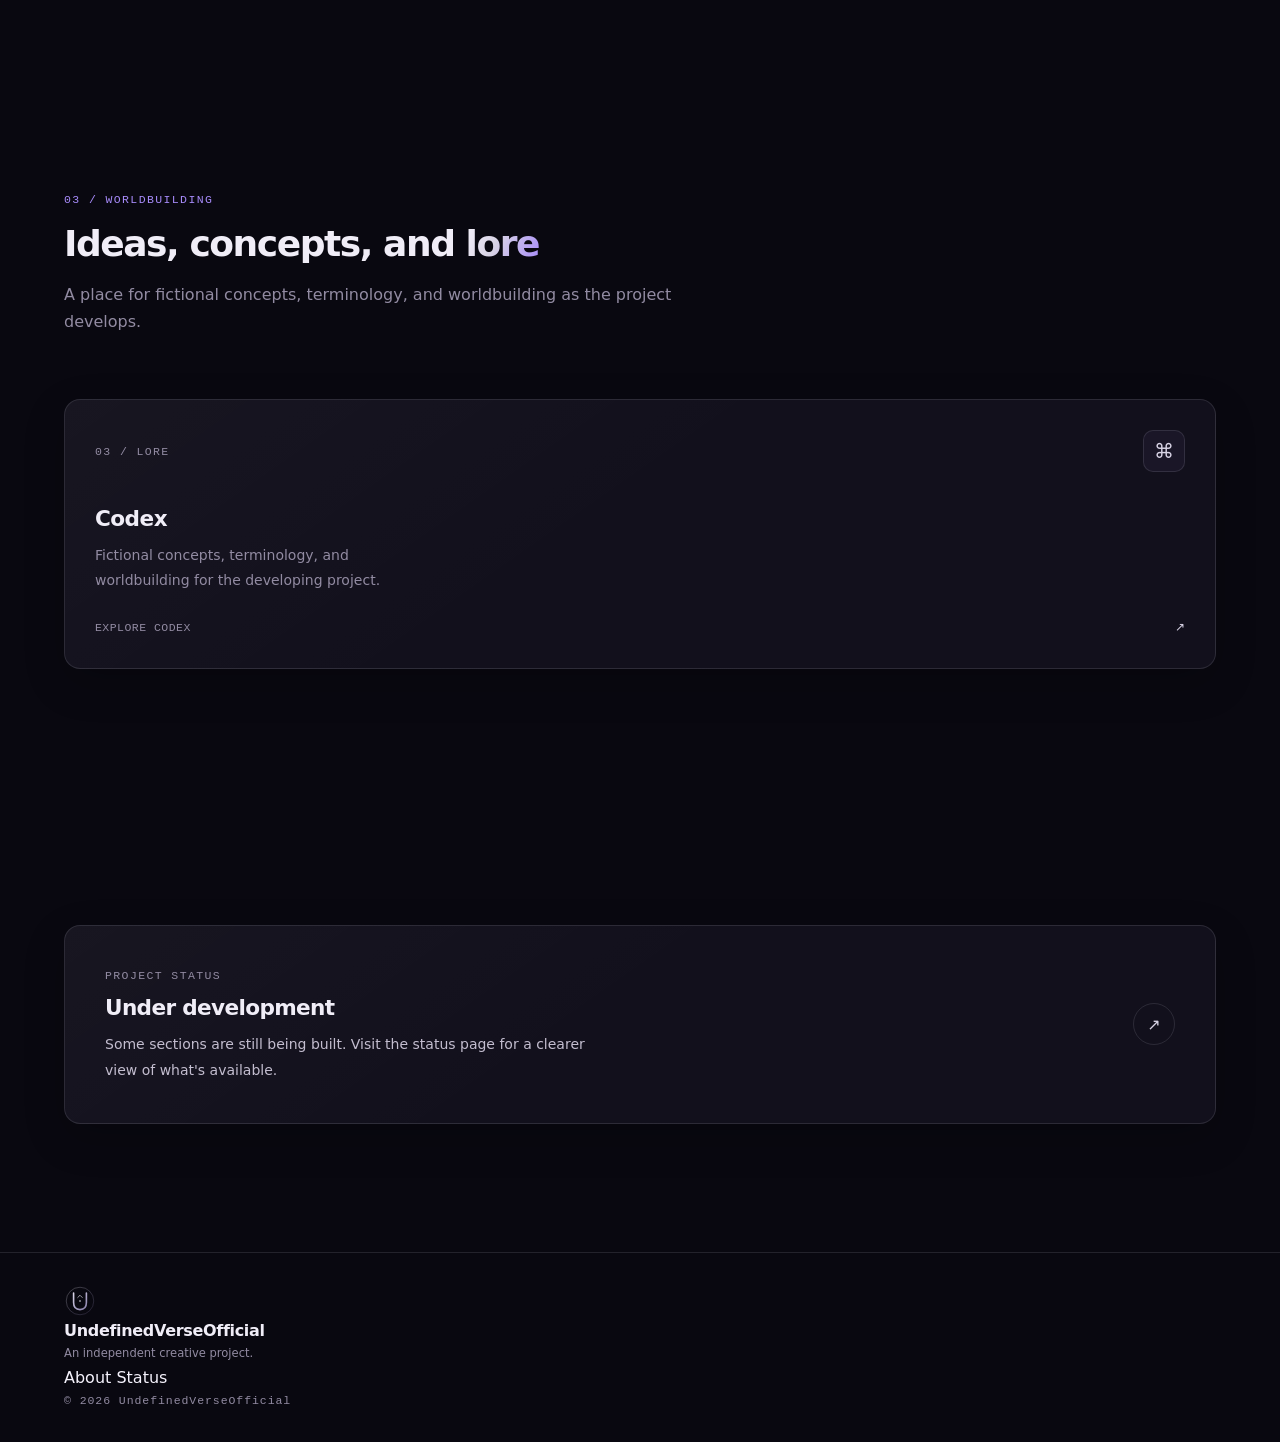
==== commit b1cdb959: "Update index.html" ====
--- a/index.html
+++ b/index.html
@@ -1,273 +1,294 @@
-<!DOCTYPE html>  <html lang="en">  
-<head>  
-  <meta charset="UTF-8">  
-  <meta name="viewport" content="width=device-width, initial-scale=1">  
-  <meta name="theme-color" content="#08080b">  
-  <meta name="color-scheme" content="dark">  <meta
-name="description"
-content="UndefinedVerseOfficial — an independent creative project for original stories, imagined worlds, manga, novels, and fictional lore."
-
-> 
-
-  <title>UndefinedVerseOfficial</title>    <link rel="icon" href="assets/icons/favicon.svg" type="image/svg+xml">  
-  <link rel="manifest" href="manifest.webmanifest">    <link rel="stylesheet" href="assets/css/tokens.css">  
-  <link rel="stylesheet" href="assets/css/reset.css">  
-  <link rel="stylesheet" href="assets/css/typography.css">  
-  <link rel="stylesheet" href="assets/css/layout.css">  
-  <link rel="stylesheet" href="assets/css/background.css">  
-  <link rel="stylesheet" href="assets/css/logo.css">  
-  <link rel="stylesheet" href="assets/css/navigation.css">  
-  <link rel="stylesheet" href="assets/css/cards.css">  
-  <link rel="stylesheet" href="assets/css/animations.css">  
-  <link rel="stylesheet" href="assets/css/responsive.css">  
-  <link rel="stylesheet" href="assets/css/accessibility.css">  
-</head>  <body>  
-  <a class="skip-link" href="#main-content">Skip to content</a>    <!-- CSS-generated cosmic background -->    <div class="cosmos" aria-hidden="true">  
-    <div class="cosmos__base"></div>  
-    <div class="cosmos__nebula"></div>  <div class="cosmos__galaxy cosmos__galaxy--one"></div>  
-<div class="cosmos__galaxy cosmos__galaxy--two"></div>  
-<div class="cosmos__galaxy cosmos__galaxy--three"></div>  
-
-<div class="cosmos__stars cosmos__stars--far"></div>  
-<div class="cosmos__stars cosmos__stars--near"></div>  
-
-<div class="cosmos__grain"></div>  
-<div class="cosmos__vignette"></div>
-
-  </div>    <header class="site-header">  
-    <div class="site-header__inner">  
-      <a  
-        class="site-logo"  
-        href="index.html"  
-        aria-label="UndefinedVerseOfficial home"  
-      >  
-        <img  
-          src="assets/icons/uv-logo.svg"  
-          alt="UndefinedVerseOfficial"  
-          width="420"  
-          height="88"  
-        >  
-      </a>  <button  
-    class="nav-toggle"  
-    type="button"  
-    aria-expanded="false"  
-    aria-controls="primary-navigation"  
-    aria-label="Open navigation"  
-  >  
-    <svg  
-      class="icon"  
-      width="24"  
-      height="24"  
-      viewBox="0 0 24 24"  
-      fill="none"  
-      stroke="currentColor"  
-      stroke-width="1.7"  
-      stroke-linecap="round"  
-      aria-hidden="true"  
-    >  
-      <path d="M4 7H20M4 12H20M4 17H20"/>  
-    </svg>  
-  </button>  
-
-  <nav  
-    class="site-nav"  
-    id="primary-navigation"  
-    aria-label="Main navigation"  
-  >  
-    <a href="index.html" aria-current="page">Home</a>  
-    <a href="pages/manga.html">Manga</a>  
-    <a href="pages/novels.html">Novels</a>  
-    <a href="pages/codex.html">Codex</a>  
-    <a href="pages/about.html">About</a>  
-    <a href="pages/status.html">Status</a>  
-  </nav>  
-</div>
-
-  </header>    <main id="main-content">  <!-- Hero without the oversized title -->  
-<section class="hero section" aria-label="Introduction">  
-  <div class="hero__content">  
-    <p class="eyebrow">INDEPENDENT CREATIVE PROJECT</p>  
-
-    <p class="hero__description">  
-      A growing space for original stories, imagined worlds,  
-      and ideas in development.  
-    </p>  
-
-    <div class="hero__actions">  
-      <a class="button button--primary" href="#explore">  
-        Explore the project  
-      </a>  
-
-      <a class="button button--quiet" href="pages/about.html">  
-        About UV  
-      </a>  
-    </div>  
-  </div>  
-
-  <!-- Abstract CSS illustration -->  
-  <div class="hero__visual" aria-hidden="true">  
-    <div class="hero__orbit hero__orbit--outer"></div>  
-    <div class="hero__orbit hero__orbit--inner"></div>  
-    <div class="hero__orbit hero__orbit--third"></div>  
-    <div class="hero__core"></div>  
-    <span class="hero__spark hero__spark--one"></span>  
-    <span class="hero__spark hero__spark--two"></span>  
-    <span class="hero__spark hero__spark--three"></span>  
-  </div>  
-
-  <div class="hero__index" aria-hidden="true">  
-    <span>UV / ORIGINAL WORLDS</span>  
-    <span>CREATIVE PROJECT · 2026</span>  
-  </div>  
-</section>  
-
-<!-- Project sections -->  
-<section  
-  class="section"  
-  id="explore"  
-  aria-labelledby="explore-title"  
->  
-  <div class="section-heading">  
-    <p class="eyebrow">EXPLORE</p>  
-
-    <h2 id="explore-title">  
-      Project <span>sections</span>  
-    </h2>  
-
-    <p>  
-      Explore the different areas of UndefinedVerseOfficial.  
-    </p>  
-  </div>  
-
-  <div class="category-grid">  
-    <a  
-      class="category-card"  
-      href="pages/manga.html"  
-      data-work-title="manga"  
-      data-catalogue-status="in-development"  
-    >  
-      <div class="category-card__icon" aria-hidden="true">◈</div>  
-
-      <p class="eyebrow">01 / STORIES</p>  
-
-      <h3 class="category-card__title">Manga</h3>  
-
-      <p class="category-card__description">  
-        A dedicated space for original manga projects.  
-        The catalogue is in development.  
-      </p>  
-
-      <span class="category-card__action">  
-        Explore Manga  
-        <span class="category-card__arrow" aria-hidden="true">↗</span>  
-      </span>  
-    </a>  
-
-    <a  
-      class="category-card"  
-      href="pages/novels.html"  
-      data-work-title="novels"  
-      data-catalogue-status="in-development"  
-    >  
-      <div class="category-card__icon" aria-hidden="true">◇</div>  
-
-      <p class="eyebrow">02 / FICTION</p>  
-
-      <h3 class="category-card__title">Novels</h3>  
-
-      <p class="category-card__description">  
-        A future home for original fiction and longer-form stories.  
-      </p>  
-
-      <span class="category-card__action">  
-        Explore Novels  
-        <span class="category-card__arrow" aria-hidden="true">↗</span>  
-      </span>  
-    </a>  
-  </div>  
-</section>  
-
-<!-- Worldbuilding -->  
-<section class="section" aria-labelledby="codex-title">  
-  <div class="section-heading">  
-    <p class="eyebrow">03 / WORLDBUILDING</p>  
-
-    <h2 id="codex-title">  
-      Ideas, concepts, and <span>lore</span>  
-    </h2>  
-
-    <p>  
-      A place for fictional concepts, terminology, and worldbuilding  
-      as the project develops.  
-    </p>  
-  </div>  
-
-  <a  
-    class="dimension-card"  
-    href="pages/codex.html"  
-    data-work-title="codex"  
-    data-catalogue-status="in-development"  
-  >  
-    <span class="dimension-card__top">  
-      <span class="dimension-card__index">03 / LORE</span>  
-      <span class="dimension-card__symbol" aria-hidden="true">⌘</span>  
-    </span>  
-
-    <h3 class="dimension-card__title">Codex</h3>  
-
-    <p class="dimension-card__description">  
-      Fictional concepts, terminology, and worldbuilding  
-      for the developing project.  
-    </p>  
-
-    <span class="dimension-card__footer">  
-      <span>Explore Codex</span>  
-      <span class="dimension-card__arrow" aria-hidden="true">↗</span>  
-    </span>  
-  </a>  
-</section>  
-
-<!-- Development status -->  
-<section class="section" aria-labelledby="status-title">  
-  <a class="codex-link" href="pages/status.html">  
-    <div class="codex-link__content">  
-      <span class="codex-link__label">PROJECT STATUS</span>  
-
-      <h2 class="codex-link__title" id="status-title">  
-        Under development  
-      </h2>  
-
-      <p class="codex-link__description">  
-        Some sections are still being built. Visit the status page  
-        for a clearer view of what's available.  
-      </p>  
-    </div>  
-
-    <span class="codex-link__arrow" aria-hidden="true">↗</span>  
-  </a>  
-</section>
-
-  </main>    <footer class="site-footer">  
-    <div class="site-footer__inner">  
-      <a class="site-footer__brand" href="index.html">  
-        <img  
-          src="assets/icons/uv-mark.svg"  
-          alt=""  
-          width="32"  
-          height="32"  
-        >  
-        <span>UndefinedVerseOfficial</span>  
-      </a>  <p>An independent creative project.</p>  
-
-  <nav aria-label="Footer navigation">  
-    <a href="pages/about.html">About</a>  
-    <a href="pages/status.html">Status</a>  
-  </nav>  
-
-  <p class="site-footer__copyright">  
-    © <span data-current-year>2026</span> UndefinedVerseOfficial  
-  </p>  
-</div>
-
-  </footer>    <script type="module" src="assets/js/main.js"></script>  </body>  
-</html>+
+<!DOCTYPE html>
+<html lang="en">
+<head>
+  <meta charset="UTF-8">
+  <meta name="viewport" content="width=device-width, initial-scale=1">
+  <meta name="theme-color" content="#08080b">
+  <meta name="color-scheme" content="dark">
+  <meta
+    name="description"
+    content="UndefinedVerseOfficial — an independent creative project for original stories, imagined worlds, manga, novels, and fictional lore."
+  >
+
+  <title>UndefinedVerseOfficial</title>
+
+  <link rel="icon" href="assets/icons/favicon.svg" type="image/svg+xml">
+  <link rel="manifest" href="manifest.webmanifest">
+
+  <link rel="stylesheet" href="assets/css/tokens.css">
+  <link rel="stylesheet" href="assets/css/reset.css">
+  <link rel="stylesheet" href="assets/css/typography.css">
+  <link rel="stylesheet" href="assets/css/layout.css">
+  <link rel="stylesheet" href="assets/css/background.css">
+  <link rel="stylesheet" href="assets/css/logo.css">
+  <link rel="stylesheet" href="assets/css/navigation.css">
+  <link rel="stylesheet" href="assets/css/cards.css">
+  <link rel="stylesheet" href="assets/css/animations.css">
+  <link rel="stylesheet" href="assets/css/responsive.css">
+  <link rel="stylesheet" href="assets/css/accessibility.css">
+</head>
+
+<body>
+  <a class="skip-link" href="#main-content">Skip to content</a>
+
+  <!-- CSS-generated cosmic background -->
+  <div class="cosmos" aria-hidden="true">
+    <div class="cosmos__base"></div>
+    <div class="cosmos__nebula"></div>
+
+    <div class="cosmos__galaxy cosmos__galaxy--one"></div>
+    <div class="cosmos__galaxy cosmos__galaxy--two"></div>
+    <div class="cosmos__galaxy cosmos__galaxy--three"></div>
+
+    <div class="cosmos__stars cosmos__stars--far"></div>
+    <div class="cosmos__stars cosmos__stars--near"></div>
+
+    <div class="cosmos__grain"></div>
+    <div class="cosmos__vignette"></div>
+  </div>
+
+  <!-- Main header -->
+  <header class="site-header">
+    <div class="site-header__inner">
+
+      <a
+        class="site-logo"
+        href="index.html"
+        aria-label="UndefinedVerseOfficial home"
+      >
+        <img
+          src="assets/icons/uv-logo.svg"
+          alt="UndefinedVerseOfficial"
+          width="420"
+          height="88"
+        >
+      </a>
+
+      <nav
+        class="site-nav"
+        id="primary-navigation"
+        aria-label="Main navigation"
+      >
+        <a href="index.html" aria-current="page">Home</a>
+        <a href="pages/manga.html">Manga</a>
+        <a href="pages/novels.html">Novels</a>
+        <a href="pages/codex.html">Codex</a>
+        <a href="pages/about.html">About</a>
+        <a href="pages/status.html">Status</a>
+      </nav>
+
+      <a
+        class="account-link"
+        id="account-nav-link"
+        href="pages/account.html"
+        aria-label="Sign in or open your account"
+      >
+        <span id="account-nav-label">Sign in</span>
+      </a>
+
+    </div>
+  </header>
+
+  <main id="main-content">
+
+    <!-- Hero -->
+    <section class="hero section" aria-label="Introduction">
+      <div class="hero__content">
+        <p class="eyebrow">INDEPENDENT CREATIVE PROJECT</p>
+
+        <p class="hero__description">
+          A growing space for original stories, imagined worlds,
+          and ideas in development.
+        </p>
+
+        <div class="hero__actions">
+          <a class="button button--primary" href="#explore">
+            Explore the project
+          </a>
+
+          <a class="button button--quiet" href="pages/about.html">
+            About UV
+          </a>
+        </div>
+      </div>
+
+      <!-- Abstract CSS illustration -->
+      <div class="hero__visual" aria-hidden="true">
+        <div class="hero__orbit hero__orbit--outer"></div>
+        <div class="hero__orbit hero__orbit--inner"></div>
+        <div class="hero__orbit hero__orbit--third"></div>
+        <div class="hero__core"></div>
+
+        <span class="hero__spark hero__spark--one"></span>
+        <span class="hero__spark hero__spark--two"></span>
+        <span class="hero__spark hero__spark--three"></span>
+      </div>
+
+      <div class="hero__index" aria-hidden="true">
+        <span>UV / ORIGINAL WORLDS</span>
+        <span>CREATIVE PROJECT · 2026</span>
+      </div>
+    </section>
+
+    <!-- Project sections -->
+    <section
+      class="section"
+      id="explore"
+      aria-labelledby="explore-title"
+    >
+      <div class="section-heading">
+        <p class="eyebrow">EXPLORE</p>
+
+        <h2 id="explore-title">
+          Project <span>sections</span>
+        </h2>
+
+        <p>
+          Explore the different areas of UndefinedVerseOfficial.
+        </p>
+      </div>
+
+      <div class="category-grid">
+
+        <a
+          class="category-card"
+          href="pages/manga.html"
+          data-work-title="manga"
+          data-catalogue-status="in-development"
+        >
+          <div class="category-card__icon" aria-hidden="true">◈</div>
+
+          <p class="eyebrow">01 / STORIES</p>
+
+          <h3 class="category-card__title">Manga</h3>
+
+          <p class="category-card__description">
+            A dedicated space for original manga projects.
+            The catalogue is in development.
+          </p>
+
+          <span class="category-card__action">
+            Explore Manga
+            <span class="category-card__arrow" aria-hidden="true">↗</span>
+          </span>
+        </a>
+
+        <a
+          class="category-card"
+          href="pages/novels.html"
+          data-work-title="novels"
+          data-catalogue-status="in-development"
+        >
+          <div class="category-card__icon" aria-hidden="true">◇</div>
+
+          <p class="eyebrow">02 / FICTION</p>
+
+          <h3 class="category-card__title">Novels</h3>
+
+          <p class="category-card__description">
+            A future home for original fiction and longer-form stories.
+          </p>
+
+          <span class="category-card__action">
+            Explore Novels
+            <span class="category-card__arrow" aria-hidden="true">↗</span>
+          </span>
+        </a>
+
+      </div>
+    </section>
+
+    <!-- Worldbuilding -->
+    <section class="section" aria-labelledby="codex-title">
+      <div class="section-heading">
+        <p class="eyebrow">03 / WORLDBUILDING</p>
+
+        <h2 id="codex-title">
+          Ideas, concepts, and <span>lore</span>
+        </h2>
+
+        <p>
+          A place for fictional concepts, terminology, and worldbuilding
+          as the project develops.
+        </p>
+      </div>
+
+      <a
+        class="dimension-card"
+        href="pages/codex.html"
+        data-work-title="codex"
+        data-catalogue-status="in-development"
+      >
+        <span class="dimension-card__top">
+          <span class="dimension-card__index">03 / LORE</span>
+          <span class="dimension-card__symbol" aria-hidden="true">⌘</span>
+        </span>
+
+        <h3 class="dimension-card__title">Codex</h3>
+
+        <p class="dimension-card__description">
+          Fictional concepts, terminology, and worldbuilding
+          for the developing project.
+        </p>
+
+        <span class="dimension-card__footer">
+          <span>Explore Codex</span>
+          <span class="dimension-card__arrow" aria-hidden="true">↗</span>
+        </span>
+      </a>
+    </section>
+
+    <!-- Development status -->
+    <section class="section" aria-labelledby="status-title">
+      <a class="codex-link" href="pages/status.html">
+        <div class="codex-link__content">
+          <span class="codex-link__label">PROJECT STATUS</span>
+
+          <h2 class="codex-link__title" id="status-title">
+            Under development
+          </h2>
+
+          <p class="codex-link__description">
+            Some sections are still being built. Visit the status page
+            for a clearer view of what's available.
+          </p>
+        </div>
+
+        <span class="codex-link__arrow" aria-hidden="true">↗</span>
+      </a>
+    </section>
+
+  </main>
+
+  <!-- Footer -->
+  <footer class="site-footer">
+    <div class="site-footer__inner">
+
+      <a class="site-footer__brand" href="index.html">
+        <img
+          src="assets/icons/uv-mark.svg"
+          alt=""
+          width="32"
+          height="32"
+        >
+        <span>UndefinedVerseOfficial</span>
+      </a>
+
+      <p>An independent creative project.</p>
+
+      <nav aria-label="Footer navigation">
+        <a href="pages/about.html">About</a>
+        <a href="pages/status.html">Status</a>
+      </nav>
+
+      <p class="site-footer__copyright">
+        © <span data-current-year>2026</span> UndefinedVerseOfficial
+      </p>
+
+    </div>
+  </footer>
+
+  <script type="module" src="assets/js/main.js"></script>
+</body>
+</html>
--- a/assets/css/navigation.css
+++ b/assets/css/navigation.css
@@ -1,7 +1,8 @@
 
 /*
  * UNDEFINEDVERSEOFFICIAL
- * Navigation and mobile header — assets/css/navigation.css
+ * Navigation and account button
+ * File: assets/css/navigation.css
  */
 
 .site-header {
@@ -21,11 +22,22 @@
   backdrop-filter: blur(18px);
 }
 
+.site-header__inner {
+  display: flex;
+  align-items: center;
+  justify-content: space-between;
+  gap: var(--space-6);
+  width: 100%;
+  min-width: 0;
+}
+
 .site-nav {
   display: flex;
   align-items: center;
   justify-content: flex-end;
-  gap: clamp(1rem, 2.4vw, 2rem);
+  flex-wrap: wrap;
+  gap: clamp(0.7rem, 2vw, 1.5rem);
+  min-width: 0;
 }
 
 .site-nav a {
@@ -37,8 +49,8 @@
   font-size: 0.82rem;
   font-weight: 550;
   white-space: nowrap;
-  transition:
-    color var(--duration-fast) var(--ease-standard);
+  text-decoration: none;
+  transition: color var(--duration-fast) var(--ease-standard);
 }
 
 .site-nav a::after {
@@ -65,127 +77,127 @@
   transform-origin: left;
 }
 
-.site-nav a:focus-visible {
+.site-nav a:focus-visible,
+.account-link:focus-visible,
+.account-avatar-link:focus-visible {
   outline: 2px solid var(--color-focus);
   outline-offset: 4px;
-  border-radius: 2px;
-}
-
-/* Hidden on desktop; JavaScript controls the mobile menu. */
+  border-radius: 4px;
+}
+
+/* Account sign-in button */
+.account-link {
+  display: inline-flex;
+  flex: 0 0 auto;
+  align-items: center;
+  justify-content: center;
+  gap: 0.5rem;
+  min-height: 40px;
+  padding: 0.55rem 0.9rem;
+  border: 1px solid var(--color-purple-border);
+  border-radius: var(--radius-md);
+  background: rgba(91, 61, 145, 0.18);
+  color: var(--color-silver-bright);
+  font-size: 0.84rem;
+  font-weight: 600;
+  text-decoration: none;
+  transition:
+    background var(--duration-fast) var(--ease-standard),
+    border-color var(--duration-fast) var(--ease-standard);
+}
+
+.account-link:hover {
+  background: rgba(91, 61, 145, 0.3);
+  border-color: var(--color-purple);
+}
+
+/* Signed-in user's profile avatar link */
+.account-avatar-link {
+  display: inline-flex;
+  flex: 0 0 auto;
+  align-items: center;
+  justify-content: center;
+  width: 42px;
+  height: 42px;
+  overflow: hidden;
+  border: 1px solid var(--color-purple-border);
+  border-radius: 50%;
+  background: rgba(91, 61, 145, 0.2);
+  color: var(--color-silver-bright);
+  text-decoration: none;
+}
+
+.account-avatar-link img {
+  display: block;
+  width: 100%;
+  height: 100%;
+  object-fit: cover;
+}
+
+.account-avatar-link [data-account-initial] {
+  font-size: 1rem;
+  font-weight: 650;
+}
+
+/* No hamburger and no collapsible navigation. */
 .nav-toggle {
-  display: none;
-  align-items: center;
-  justify-content: center;
-  flex-direction: column;
-  gap: 6px;
-  width: 44px;
-  height: 44px;
-  padding: 0;
-  border: 1px solid var(--color-border);
-  border-radius: var(--radius-md);
-  background: rgba(18, 16, 28, 0.8);
-  color: var(--color-silver-bright);
-}
-
-.nav-toggle span {
-  display: block;
-  width: 17px;
-  height: 1.5px;
-  border-radius: var(--radius-pill);
-  background: currentColor;
-  transition:
-    transform var(--duration-normal) var(--ease-standard),
-    opacity var(--duration-fast) var(--ease-standard);
-}
-
-.nav-toggle:hover {
-  border-color: var(--color-purple-border);
-}
-
-.nav-toggle:focus-visible {
-  outline: 2px solid var(--color-focus);
-  outline-offset: 4px;
-}
-
-/* The menu button receives this class when opened by JavaScript. */
-.nav-toggle.is-active span:first-child {
-  transform: translateY(3.75px) rotate(45deg);
-}
-
-.nav-toggle.is-active span:last-child {
-  transform: translateY(-3.75px) rotate(-45deg);
-}
-
-/* Tablet and mobile navigation. */
+  display: none !important;
+}
+
+/* Keep links visible on phones without a full-screen menu. */
 @media (max-width: 760px) {
   .site-header {
-    gap: var(--space-3);
-  }
-
-  .nav-toggle {
-    display: inline-flex;
-    flex-shrink: 0;
+    padding-top: 0.7rem;
+    padding-bottom: 0.7rem;
+  }
+
+  .site-header__inner {
+    flex-wrap: wrap;
+    gap: 0.6rem 1rem;
   }
 
   .site-nav {
-    position: absolute;
-    top: calc(100% + 1px);
-    right: 0;
-    left: 0;
-    display: flex;
-    align-items: stretch;
-    flex-direction: column;
-    gap: 0;
-    padding: 0 var(--page-gutter);
-    overflow: hidden;
-    border-bottom: 1px solid transparent;
-    background: rgba(9, 8, 16, 0.97);
-    -webkit-backdrop-filter: blur(20px);
-    backdrop-filter: blur(20px);
-    visibility: hidden;
-    opacity: 0;
-    pointer-events: none;
-    transform: translateY(-8px);
-    transition:
-      opacity var(--duration-normal) var(--ease-standard),
-      transform var(--duration-normal) var(--ease-standard),
-      visibility var(--duration-normal);
-  }
-
-  .site-nav.is-open {
-    padding-top: 0.5rem;
-    padding-bottom: 0.75rem;
-    border-bottom-color: var(--color-border);
-    visibility: visible;
-    opacity: 1;
-    pointer-events: auto;
-    transform: translateY(0);
+    position: static !important;
+    display: flex !important;
+    visibility: visible !important;
+    opacity: 1 !important;
+    pointer-events: auto !important;
+    transform: none !important;
+    flex: 1 1 100%;
+    justify-content: flex-start;
+    flex-wrap: wrap;
+    gap: 0.15rem 1rem;
+    padding: 0 !important;
+    overflow: visible;
+    border: 0;
+    background: transparent;
+    -webkit-backdrop-filter: none;
+    backdrop-filter: none;
   }
 
   .site-nav a {
-    min-height: 48px;
-    padding: 0.5rem 0;
-    border-bottom: 1px solid rgba(216, 211, 229, 0.06);
+    min-height: 38px;
+    font-size: 0.8rem;
+  }
+
+  .site-nav a::after {
+    display: none;
   }
 
   .site-nav a:last-child {
     border-bottom: 0;
   }
 
-  .site-nav a::after {
-    display: none;
-  }
-
-  .site-nav a:hover {
-    color: var(--color-purple);
+  .account-link {
+    min-height: 38px;
+    padding: 0.45rem 0.7rem;
   }
 }
 
 @media (prefers-reduced-motion: reduce) {
-  .site-nav,
   .site-nav a,
   .site-nav a::after,
-  .nav-toggle span {
+  .account-link {
     transition: none !important;
   }
 }
